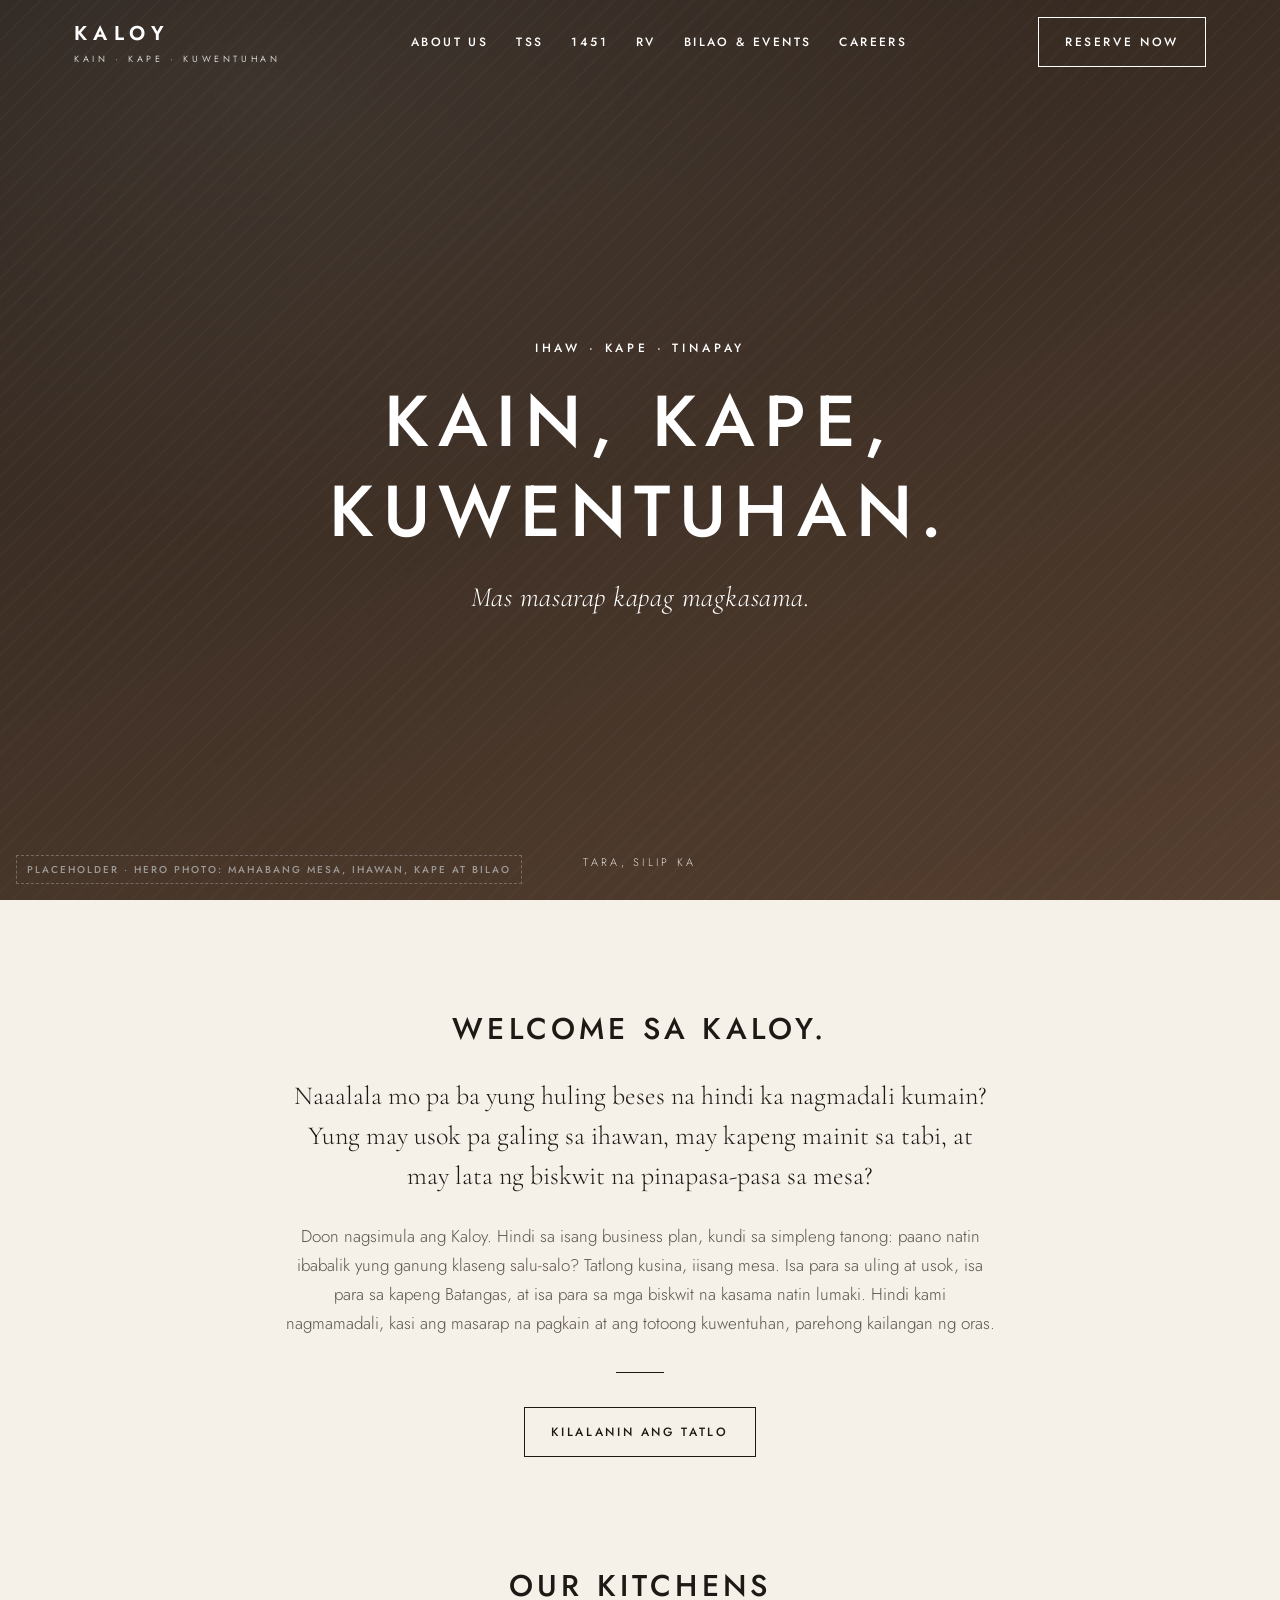
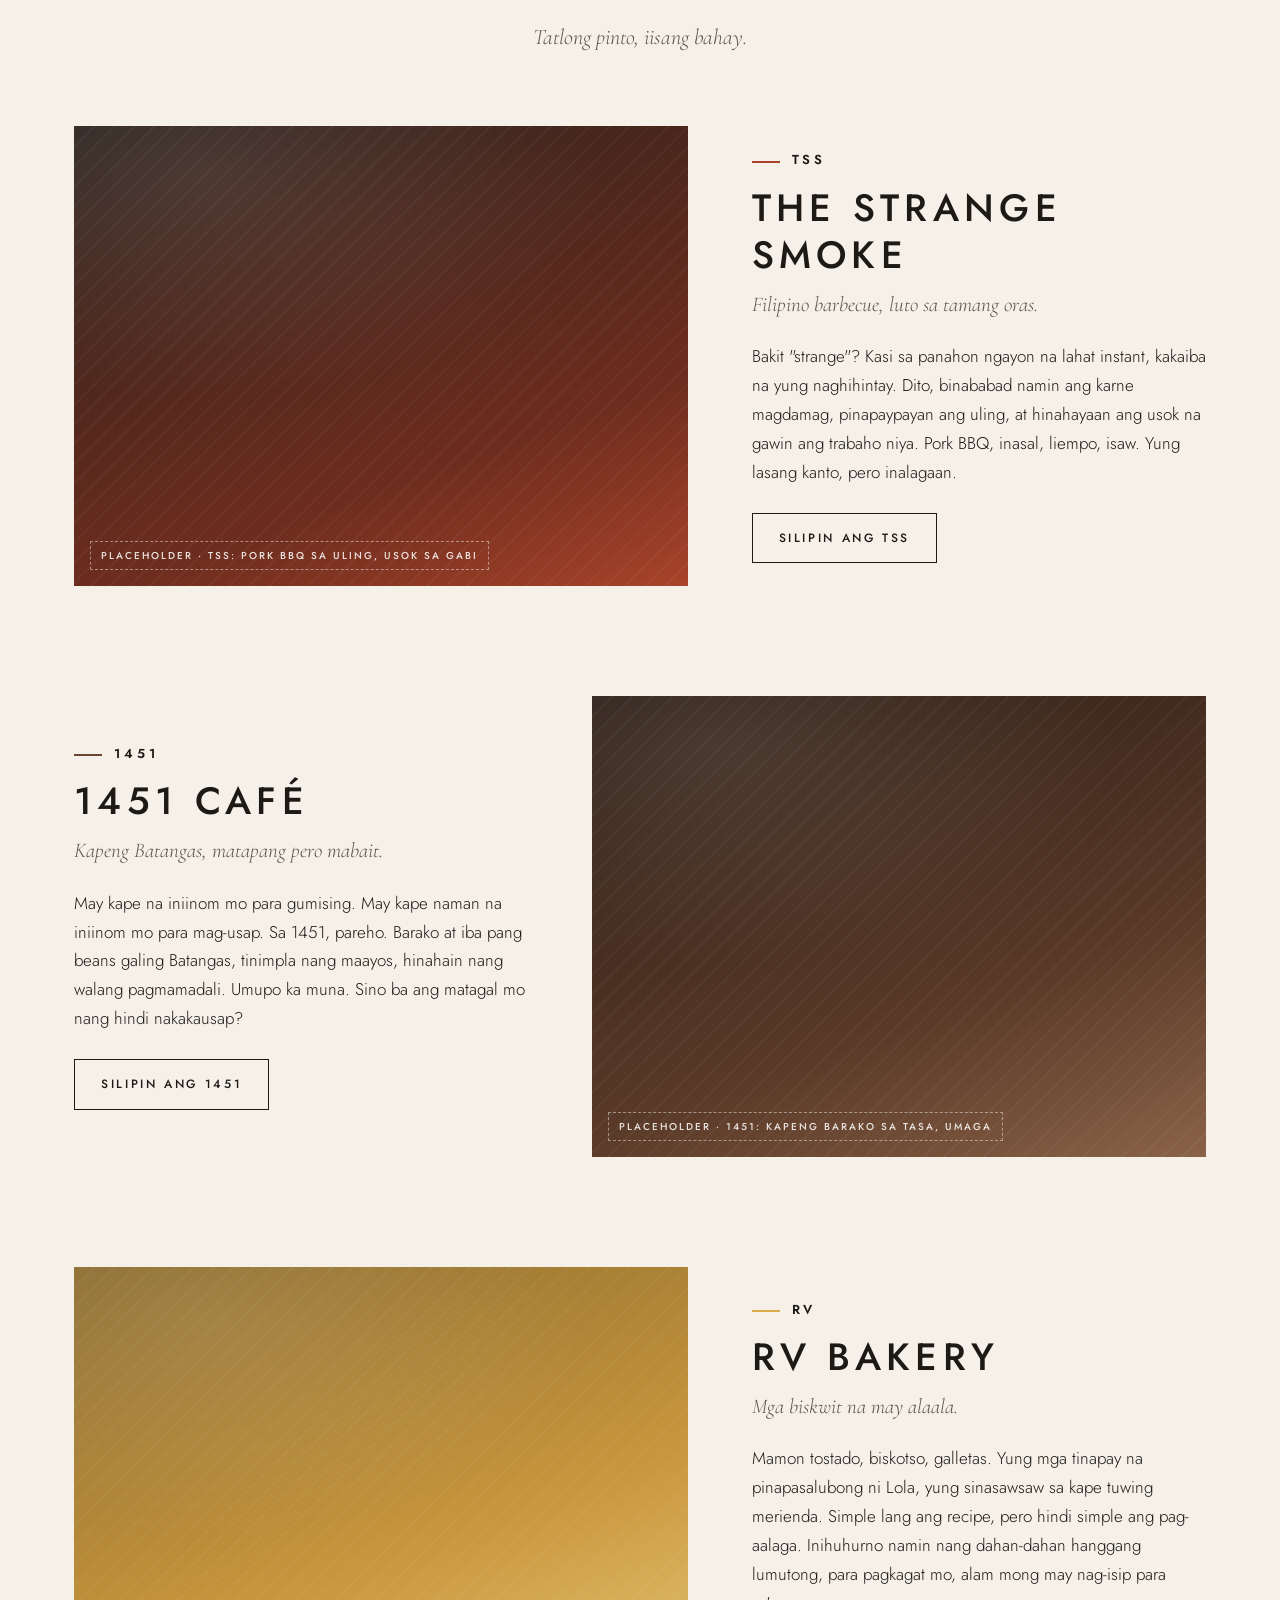
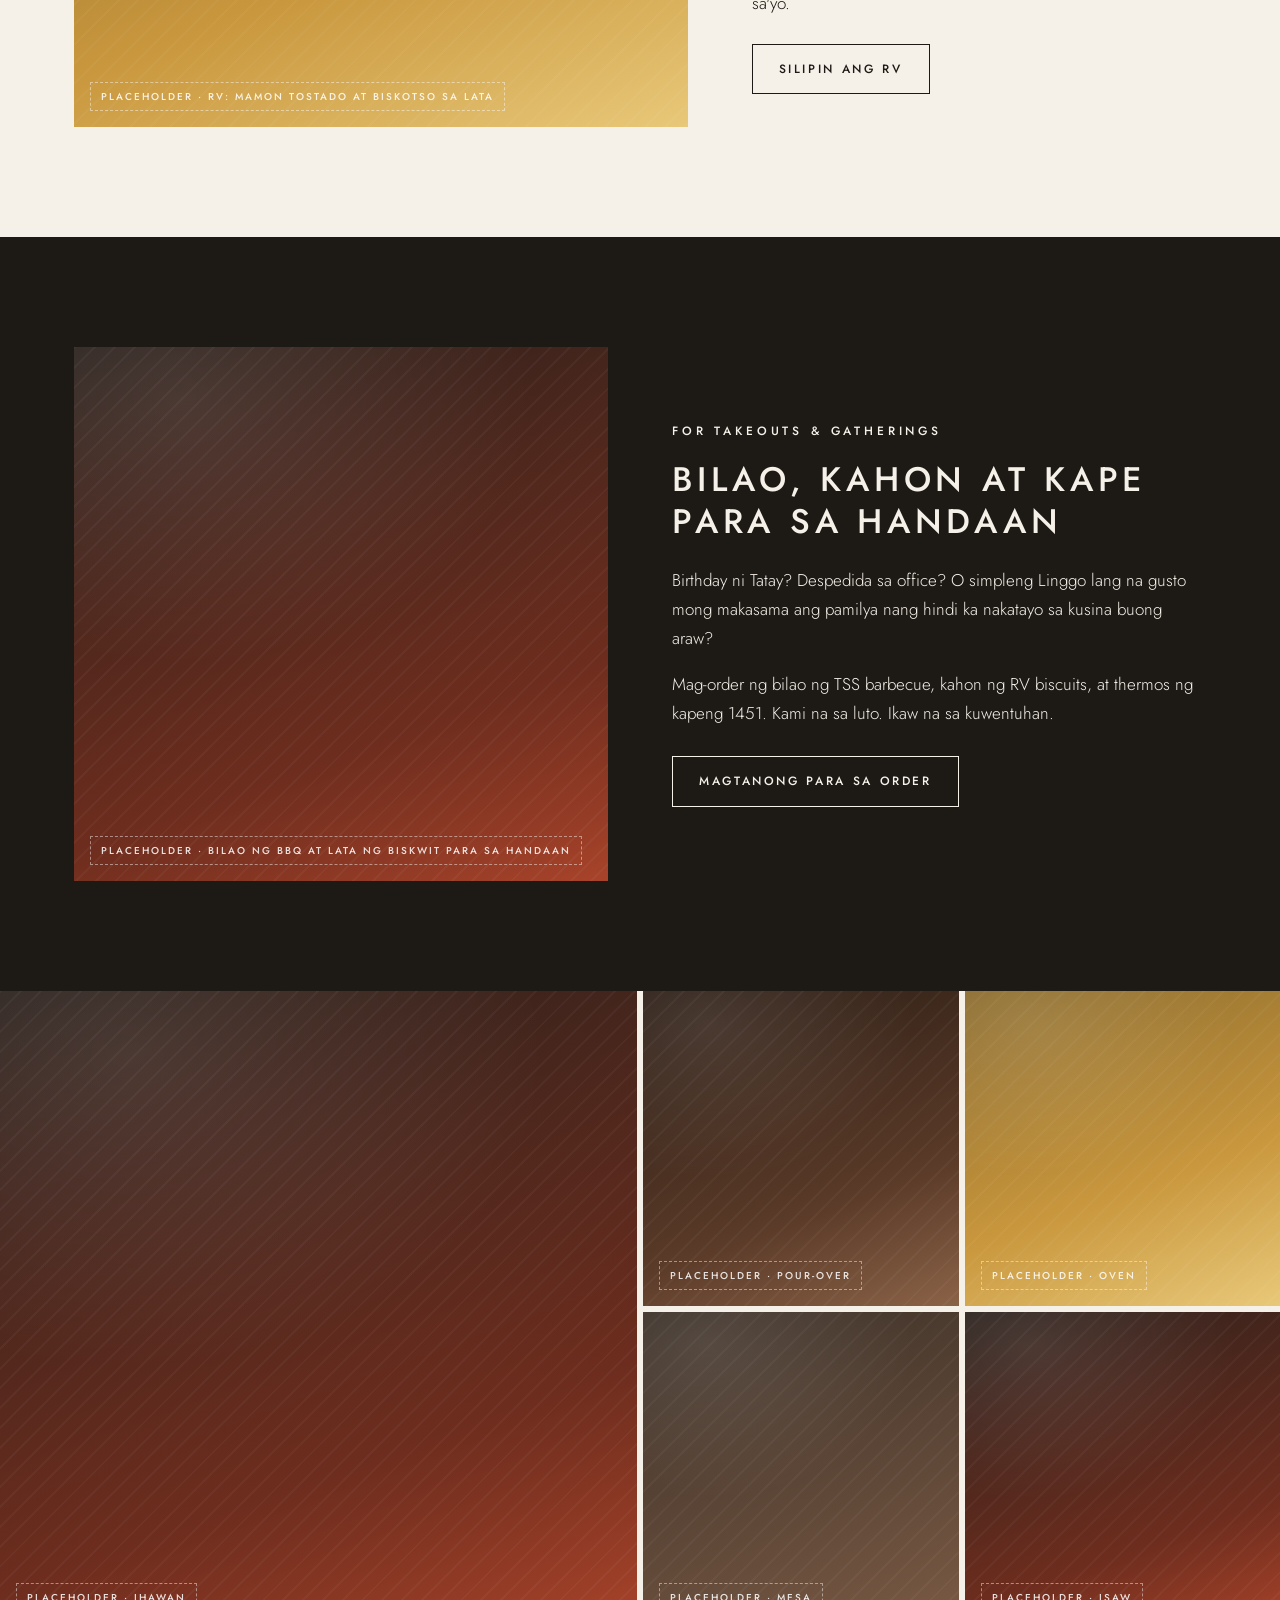
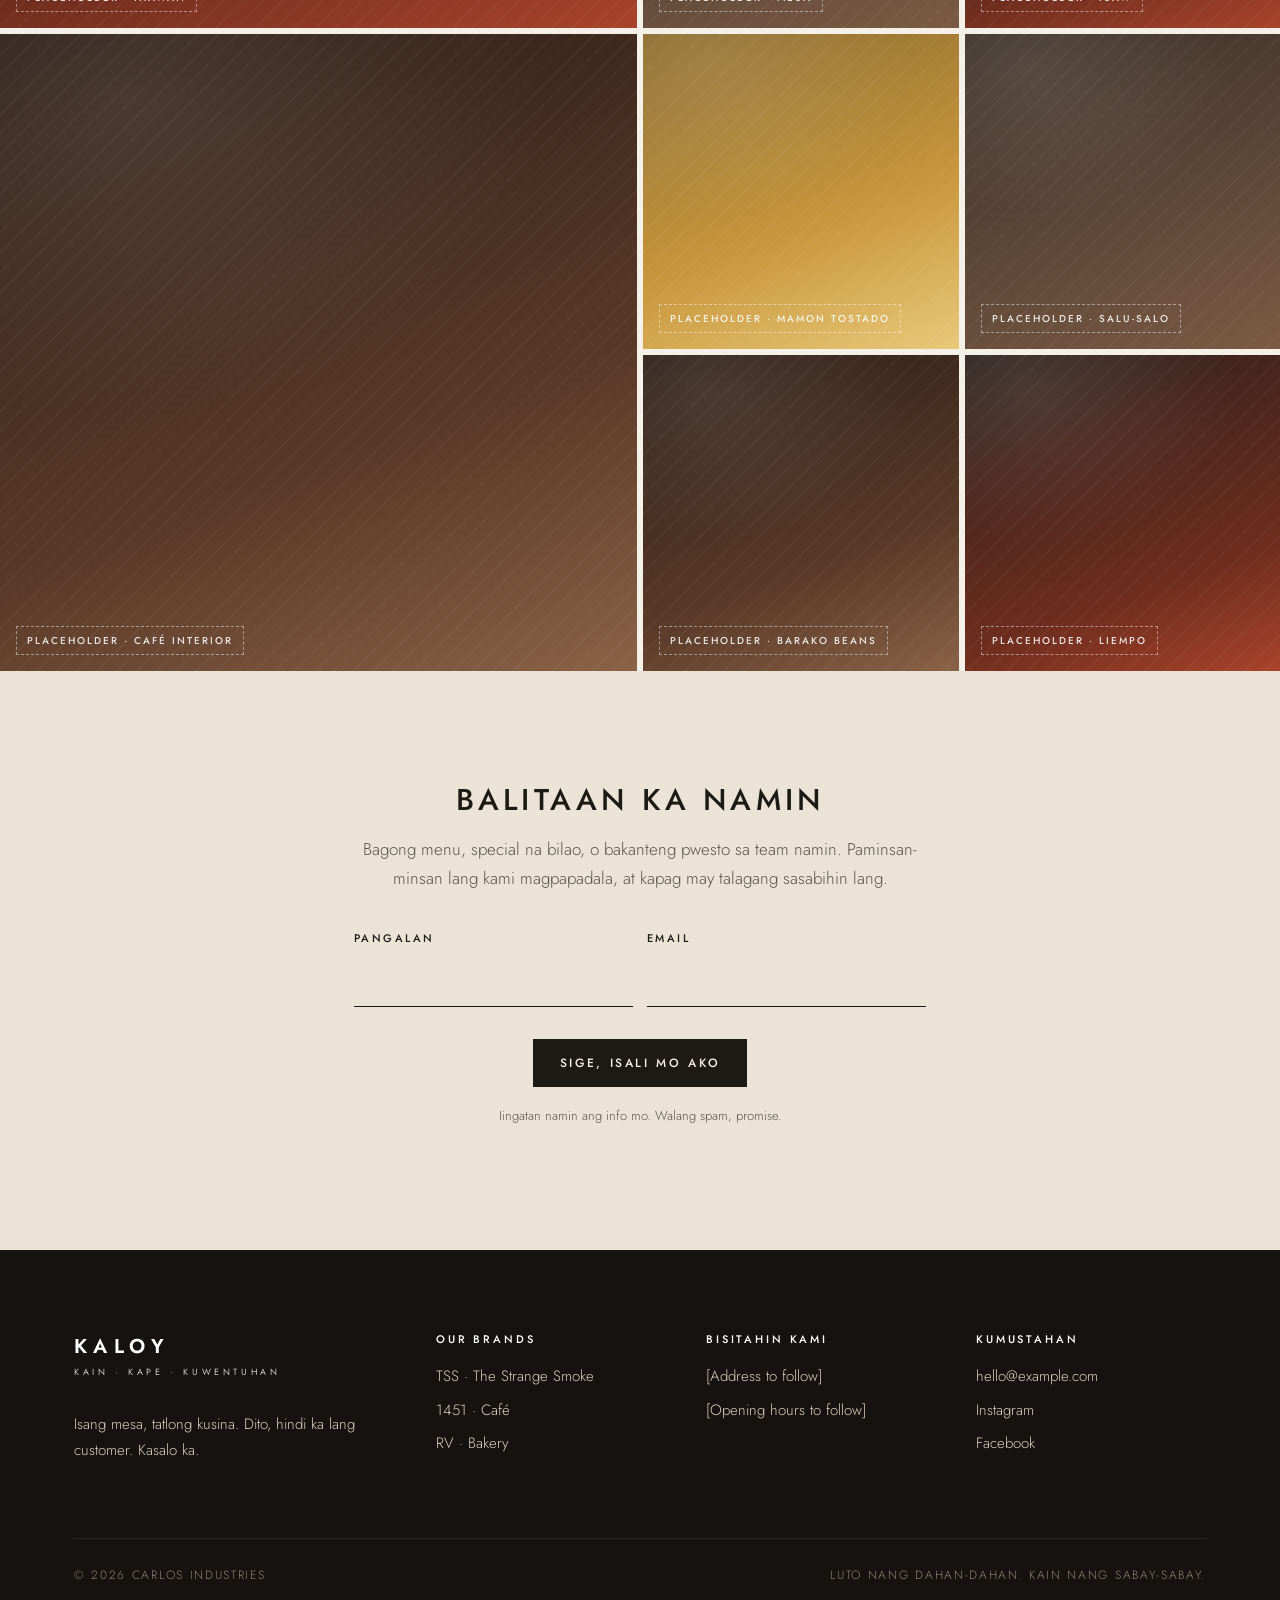
==== index.html @ e1bbfdad "Build Kaloy site: home plus TSS, 1451 and RV brand pages Static site with placeholder images, Taglis" ====
<!doctype html>
<html lang="fil">
<head>
<meta charset="utf-8">
<meta name="viewport" content="width=device-width, initial-scale=1">
<title>Kaloy · Kain, Kape, Kuwentuhan</title>
<meta name="description" content="Kaloy: The Strange Smoke (Filipino barbecue), 1451 (Batangas coffee) at RV (Filipino biscuits at mamon). Isang mesa, tatlong kusina.">
<link rel="stylesheet" href="/assets/styles.css">
</head>
<body>
<header class="site-header">
  <div class="wrap header-inner">
    <a class="logo" href="/">Kaloy<small>Kain · Kape · Kuwentuhan</small></a>
    <nav class="nav" aria-label="Main">
      <a href="/#about">About Us</a>
      <a href="/tss">TSS</a>
      <a href="/1451">1451</a>
      <a href="/rv">RV</a>
      <a href="/#bilao">Bilao &amp; Events</a>
      <a href="/#updates">Careers</a>
    </nav>
    <a class="btn header-cta" href="/#visit">Reserve Now</a>
    <button class="menu-toggle" data-menu aria-label="Open menu">Menu</button>
  </div>
</header>
<div class="mobile-menu" aria-label="Mobile menu">
  <button class="menu-toggle close" data-menu style="display:block">Isara</button>
  <a href="/">Home</a>
  <a href="/#about">About Us</a>
  <a href="/tss">TSS · The Strange Smoke</a>
  <a href="/1451">1451 · Café</a>
  <a href="/rv">RV · Bakery</a>
  <a href="/#bilao">Bilao &amp; Events</a>
  <a class="btn" href="/#visit">Reserve Now</a>
</div>

<section class="hero" style="padding:0">
  <div class="ph warm" data-label="Placeholder · Hero photo: mahabang mesa, ihawan, kape at bilao" role="img" aria-label="Placeholder · Hero photo: mahabang mesa, ihawan, kape at bilao"></div>
  <div class="hero-shade"></div>
  <div class="hero-content">
    <p class="eyebrow">Ihaw · Kape · Tinapay</p>
    <h1>Kain, Kape, Kuwentuhan.</h1>
    <p class="sub">Mas masarap kapag magkasama.</p>
  </div>
  <a class="scroll-cue" href="#about">Tara, silip ka</a>
</section>

<section class="intro" id="about">
  <div class="wrap reveal">
    <h2>Welcome sa Kaloy.</h2>
    <p class="lead">Naaalala mo pa ba yung huling beses na hindi ka nagmadali kumain? Yung may usok pa galing sa ihawan, may kapeng mainit sa tabi, at may lata ng biskwit na pinapasa-pasa sa mesa?</p>
    <p class="muted">Doon nagsimula ang Kaloy. Hindi sa isang business plan, kundi sa simpleng tanong: paano natin ibabalik yung ganung klaseng salu-salo? Tatlong kusina, iisang mesa. Isa para sa uling at usok, isa para sa kapeng Batangas, at isa para sa mga biskwit na kasama natin lumaki. Hindi kami nagmamadali, kasi ang masarap na pagkain at ang totoong kuwentuhan, parehong kailangan ng oras.</p>
    <hr class="rule">
    <a class="btn" href="#brands">Kilalanin ang tatlo</a>
  </div>
</section>

<section id="brands" style="padding-top:0">
  <div class="wrap">
    <h2 class="section-title reveal">Our Kitchens</h2>
    <p class="section-kicker reveal">Tatlong pinto, iisang bahay.</p>

    <article class="brand-row reveal">
      <div class="brand-media"><div class="ph tss" data-label="Placeholder · TSS: pork BBQ sa uling, usok sa gabi" role="img" aria-label="Placeholder · TSS: pork BBQ sa uling, usok sa gabi"></div></div>
      <div>
        <div class="brand-mark"><span style="background:var(--tss)"></span>TSS</div>
        <h3>The Strange Smoke</h3>
        <p class="tag">Filipino barbecue, luto sa tamang oras.</p>
        <p>Bakit "strange"? Kasi sa panahon ngayon na lahat instant, kakaiba na yung naghihintay. Dito, binababad namin ang karne magdamag, pinapaypayan ang uling, at hinahayaan ang usok na gawin ang trabaho niya. Pork BBQ, inasal, liempo, isaw. Yung lasang kanto, pero inalagaan.</p>
        <a class="btn" href="/tss">Silipin ang TSS</a>
      </div>
    </article>

    <article class="brand-row flip reveal">
      <div class="brand-media"><div class="ph cafe" data-label="Placeholder · 1451: kapeng barako sa tasa, umaga" role="img" aria-label="Placeholder · 1451: kapeng barako sa tasa, umaga"></div></div>
      <div>
        <div class="brand-mark"><span style="background:var(--cafe)"></span>1451</div>
        <h3>1451 Café</h3>
        <p class="tag">Kapeng Batangas, matapang pero mabait.</p>
        <p>May kape na iniinom mo para gumising. May kape naman na iniinom mo para mag-usap. Sa 1451, pareho. Barako at iba pang beans galing Batangas, tinimpla nang maayos, hinahain nang walang pagmamadali. Umupo ka muna. Sino ba ang matagal mo nang hindi nakakausap?</p>
        <a class="btn" href="/1451">Silipin ang 1451</a>
      </div>
    </article>

    <article class="brand-row reveal">
      <div class="brand-media"><div class="ph rv" data-label="Placeholder · RV: mamon tostado at biskotso sa lata" role="img" aria-label="Placeholder · RV: mamon tostado at biskotso sa lata"></div></div>
      <div>
        <div class="brand-mark"><span style="background:var(--rv)"></span>RV</div>
        <h3>RV Bakery</h3>
        <p class="tag">Mga biskwit na may alaala.</p>
        <p>Mamon tostado, biskotso, galletas. Yung mga tinapay na pinapasalubong ni Lola, yung sinasawsaw sa kape tuwing merienda. Simple lang ang recipe, pero hindi simple ang pag-aalaga. Inihuhurno namin nang dahan-dahan hanggang lumutong, para pagkagat mo, alam mong may nag-isip para sa'yo.</p>
        <a class="btn" href="/rv">Silipin ang RV</a>
      </div>
    </article>
  </div>
</section>

<section class="band" id="bilao">
  <div class="wrap band-grid">
    <div class="reveal"><div class="ph tss" data-label="Placeholder · Bilao ng BBQ at lata ng biskwit para sa handaan" role="img" aria-label="Placeholder · Bilao ng BBQ at lata ng biskwit para sa handaan"></div></div>
    <div class="reveal">
      <p class="eyebrow">For Takeouts &amp; Gatherings</p>
      <h2 style="font-size:clamp(24px,3vw,34px);margin-bottom:22px">Bilao, Kahon at Kape para sa Handaan</h2>
      <p>Birthday ni Tatay? Despedida sa office? O simpleng Linggo lang na gusto mong makasama ang pamilya nang hindi ka nakatayo sa kusina buong araw?</p>
      <p>Mag-order ng bilao ng TSS barbecue, kahon ng RV biscuits, at thermos ng kapeng 1451. Kami na sa luto. Ikaw na sa kuwentuhan.</p>
      <a class="btn" href="#visit" style="margin-top:12px">Magtanong para sa Order</a>
    </div>
  </div>
</section>

<section class="gallery" aria-label="Gallery">
  <div class="gallery-grid">
    <div class="ph tss" data-label="Placeholder · Ihawan" role="img" aria-label="Placeholder · Ihawan"></div>
    <div class="ph cafe" data-label="Placeholder · Pour-over" role="img" aria-label="Placeholder · Pour-over"></div>
    <div class="ph rv" data-label="Placeholder · Oven" role="img" aria-label="Placeholder · Oven"></div>
    <div class="ph warm" data-label="Placeholder · Mesa" role="img" aria-label="Placeholder · Mesa"></div>
    <div class="ph tss" data-label="Placeholder · Isaw" role="img" aria-label="Placeholder · Isaw"></div>
    <div class="ph cafe" data-label="Placeholder · Café interior" role="img" aria-label="Placeholder · Café interior"></div>
    <div class="ph rv" data-label="Placeholder · Mamon tostado" role="img" aria-label="Placeholder · Mamon tostado"></div>
    <div class="ph warm" data-label="Placeholder · Salu-salo" role="img" aria-label="Placeholder · Salu-salo"></div>
    <div class="ph cafe" data-label="Placeholder · Barako beans" role="img" aria-label="Placeholder · Barako beans"></div>
    <div class="ph tss" data-label="Placeholder · Liempo" role="img" aria-label="Placeholder · Liempo"></div>
  </div>
</section>

<section class="newsletter" id="updates">
  <div class="wrap reveal">
    <h2 class="section-title">Balitaan Ka Namin</h2>
    <p class="muted">Bagong menu, special na bilao, o bakanteng pwesto sa team namin. Paminsan-minsan lang kami magpapadala, at kapag may talagang sasabihin lang.</p>
    <form class="form">
      <div><label for="n">Pangalan</label><input id="n" name="name" required autocomplete="name"></div>
      <div><label for="e">Email</label><input id="e" name="email" type="email" required autocomplete="email"></div>
      <div class="full"><button class="btn btn-solid" type="submit">Sige, Isali Mo Ako</button>
        <p class="form-note">Iingatan namin ang info mo. Walang spam, promise.</p></div>
    </form>
    <p class="form-thanks">Salamat! Kita-kits sa mesa.</p>
  </div>
</section>
<footer class="site-footer" id="visit">
  <div class="wrap">
    <div class="footer-grid">
      <div>
        <a class="logo" href="/">Kaloy<small>Kain · Kape · Kuwentuhan</small></a>
        <p>Isang mesa, tatlong kusina. Dito, hindi ka lang customer. Kasalo ka.</p>
      </div>
      <div>
        <h4>Our Brands</h4>
        <ul>
          <li><a href="/tss">TSS · The Strange Smoke</a></li>
          <li><a href="/1451">1451 · Café</a></li>
          <li><a href="/rv">RV · Bakery</a></li>
        </ul>
      </div>
      <div>
        <h4>Bisitahin Kami</h4>
        <ul>
          <li>[Address to follow]</li>
          <li>[Opening hours to follow]</li>
        </ul>
      </div>
      <div>
        <h4>Kumustahan</h4>
        <ul>
          <li><a href="mailto:hello@example.com">hello@example.com</a></li>
          <li><a href="#">Instagram</a></li>
          <li><a href="#">Facebook</a></li>
        </ul>
      </div>
    </div>
    <div class="footer-base">
      <span>© <span id="year">2026</span> Carlos Industries</span>
      <span>Luto nang dahan-dahan. Kain nang sabay-sabay.</span>
    </div>
  </div>
</footer>
<script src="/assets/main.js"></script>
</body>
</html>
---- assets/styles.css ----
/* Kaloy — layout and tone modelled on 11co.one: quiet header, full-bleed
   imagery, wide-tracked uppercase headings, generous white space. */
@import url("https://fonts.googleapis.com/css2?family=Jost:wght@300;400;500;600&family=Cormorant+Garamond:ital,wght@0,400;0,500;1,400&display=swap");

:root {
  --paper: #f5f0e8;
  --paper-2: #ebe3d6;
  --ink: #1d1a16;
  --ink-soft: #5b544b;
  --line: #d8cebf;
  --tss: #a8432a;      /* ember */
  --cafe: #6a4632;     /* barako brown */
  --rv: #d9ae4a;       /* toasted butter */
  --sans: "Jost", "Helvetica Neue", Arial, sans-serif;
  --serif: "Cormorant Garamond", Georgia, serif;
  --wrap: 1180px;
}

* { box-sizing: border-box; }
html { scroll-behavior: smooth; }
body {
  margin: 0;
  background: var(--paper);
  color: var(--ink);
  font-family: var(--sans);
  font-weight: 300;
  font-size: 17px;
  line-height: 1.7;
  -webkit-font-smoothing: antialiased;
}
img { max-width: 100%; display: block; }
a { color: inherit; }

.wrap { max-width: var(--wrap); margin: 0 auto; padding: 0 24px; }

/* ---------- Header ---------- */
.site-header {
  position: fixed; inset: 0 0 auto 0; z-index: 50;
  transition: background .35s ease, color .35s ease, box-shadow .35s ease;
  color: #fff;
}
.site-header.solid, .site-header.always-solid {
  background: var(--paper); color: var(--ink);
  box-shadow: 0 1px 0 var(--line);
}
.header-inner {
  display: flex; align-items: center; justify-content: space-between;
  gap: 24px; height: 84px;
}
.logo {
  font-weight: 600; letter-spacing: .32em; text-decoration: none;
  font-size: 20px; text-transform: uppercase;
}
.logo small { display: block; font-size: 9px; letter-spacing: .4em; font-weight: 400; opacity: .8; }
.nav { display: flex; gap: 28px; align-items: center; }
.nav a {
  text-decoration: none; text-transform: uppercase; font-size: 12px;
  letter-spacing: .2em; font-weight: 500;
}
.nav a:hover { opacity: .65; }
.btn {
  display: inline-block; text-decoration: none; text-transform: uppercase;
  font-family: var(--sans); font-size: 12px; letter-spacing: .22em; font-weight: 500;
  padding: 14px 26px; border: 1px solid currentColor; background: transparent;
  color: inherit; cursor: pointer; transition: background .25s, color .25s;
}
.btn:hover { background: var(--ink); color: var(--paper); border-color: var(--ink); }
.site-header:not(.solid):not(.always-solid) .btn:hover { background: #fff; color: var(--ink); border-color: #fff; }
.btn-solid { background: var(--ink); color: var(--paper); border-color: var(--ink); }
.btn-solid:hover { background: transparent; color: var(--ink); }

.menu-toggle {
  display: none; background: none; border: 0; color: inherit; cursor: pointer;
  font: 500 12px var(--sans); letter-spacing: .22em; text-transform: uppercase; padding: 8px 0;
}
.mobile-menu {
  position: fixed; inset: 0; z-index: 60; background: var(--paper); color: var(--ink);
  display: none; flex-direction: column; justify-content: center; align-items: center; gap: 22px;
}
.mobile-menu.open { display: flex; }
.mobile-menu a { text-decoration: none; text-transform: uppercase; letter-spacing: .24em; font-size: 15px; font-weight: 500; }
.mobile-menu .close { position: absolute; top: 28px; right: 24px; }

@media (max-width: 900px) {
  .nav, .header-cta { display: none; }
  .menu-toggle { display: block; }
}

/* ---------- Placeholder imagery ---------- */
.ph {
  position: relative; overflow: hidden; background: #3a332c;
  display: flex; align-items: flex-end; justify-content: flex-start;
}
.ph::before {
  content: ""; position: absolute; inset: 0;
  background:
    radial-gradient(120% 90% at 20% 10%, rgba(255,255,255,.10), transparent 55%),
    repeating-linear-gradient(135deg, rgba(255,255,255,.035) 0 2px, transparent 2px 14px);
}
.ph::after {
  content: attr(data-label);
  position: relative; margin: 16px; padding: 6px 10px;
  font: 500 10px var(--sans); letter-spacing: .2em; text-transform: uppercase;
  color: rgba(255,255,255,.85); border: 1px dashed rgba(255,255,255,.45);
}
.ph.tss  { background: linear-gradient(160deg, #2a201b, #6e2d1e 70%, #a8432a); }
.ph.cafe { background: linear-gradient(160deg, #2b1d15, #5a3a28 65%, #8a6247); }
.ph.rv   { background: linear-gradient(160deg, #8a6a2c, #c9973d 60%, #e8c879); }
.ph.warm { background: linear-gradient(160deg, #3a2f27, #7a5a44); }

/* ---------- Hero ---------- */
.hero {
  position: relative; min-height: 100vh; color: #fff;
  display: flex; align-items: center; justify-content: center; text-align: center;
}
.hero .ph { position: absolute; inset: 0; }
.hero .ph::after { position: absolute; bottom: 0; left: 0; }
.hero-shade { position: absolute; inset: 0; background: rgba(15,12,10,.35); }
.hero-content { position: relative; padding: 140px 24px 80px; max-width: 900px; }
.eyebrow {
  text-transform: uppercase; letter-spacing: .32em; font-size: 12px; font-weight: 500;
  margin: 0 0 18px;
}
h1, h2, h3 { font-weight: 500; text-transform: uppercase; letter-spacing: .14em; line-height: 1.25; margin: 0; }
.hero h1 { font-size: clamp(34px, 6vw, 72px); letter-spacing: .12em; }
.hero .sub { font-family: var(--serif); font-style: italic; font-size: clamp(20px, 2.6vw, 28px); margin: 18px 0 0; letter-spacing: .02em; }
.scroll-cue {
  position: absolute; bottom: 28px; left: 50%; transform: translateX(-50%);
  font-size: 11px; letter-spacing: .3em; text-transform: uppercase; opacity: .85; text-decoration: none;
}

/* ---------- Sections ---------- */
section { padding: 110px 0; }
.intro { text-align: center; }
.intro .wrap { max-width: 760px; }
.intro h2 { font-size: clamp(22px, 2.8vw, 30px); margin-bottom: 28px; }
.lead { font-family: var(--serif); font-size: clamp(21px, 2.3vw, 26px); line-height: 1.55; color: var(--ink); }
.muted { color: var(--ink-soft); }
.section-title { text-align: center; font-size: clamp(22px, 2.6vw, 30px); margin-bottom: 14px; }
.section-kicker { text-align: center; font-family: var(--serif); font-style: italic; font-size: 22px; color: var(--ink-soft); margin: 0 0 70px; }
.rule { width: 48px; height: 1px; background: var(--ink); margin: 34px auto; border: 0; }

/* Brand rows: big banner image + text, alternating */
.brand-row {
  display: grid; grid-template-columns: 1.35fr 1fr; gap: 64px; align-items: center;
  margin-bottom: 110px;
}
.brand-row:last-child { margin-bottom: 0; }
.brand-row.flip { grid-template-columns: 1fr 1.35fr; }
.brand-row.flip .brand-media { order: 2; }
.brand-media .ph { aspect-ratio: 4 / 3; }
.brand-mark { font-size: 13px; letter-spacing: .3em; text-transform: uppercase; font-weight: 600; margin-bottom: 12px; }
.brand-mark span { display: inline-block; width: 28px; height: 2px; vertical-align: middle; margin-right: 12px; }
.brand-row h3 { font-size: clamp(26px, 3vw, 38px); margin-bottom: 8px; }
.brand-row .tag { font-family: var(--serif); font-style: italic; font-size: 21px; color: var(--ink-soft); margin: 0 0 20px; }
.brand-row p { margin: 0 0 26px; }
@media (max-width: 900px) {
  .brand-row, .brand-row.flip { grid-template-columns: 1fr; gap: 28px; margin-bottom: 80px; }
  .brand-row.flip .brand-media { order: 0; }
  section { padding: 80px 0; }
}

/* Takeout band */
.band { background: var(--ink); color: var(--paper); }
.band .section-kicker { color: #bdb3a5; }
.band-grid { display: grid; grid-template-columns: 1fr 1fr; gap: 64px; align-items: center; }
.band-grid .ph { aspect-ratio: 1 / 1; }
.band .btn:hover { background: var(--paper); color: var(--ink); border-color: var(--paper); }
@media (max-width: 900px) { .band-grid { grid-template-columns: 1fr; gap: 32px; } }

/* Gallery */
.gallery { padding: 0; }
.gallery-grid { display: grid; grid-template-columns: repeat(4, 1fr); gap: 6px; }
.gallery-grid .ph { aspect-ratio: 1 / 1; }
.gallery-grid .ph:nth-child(1), .gallery-grid .ph:nth-child(6) { grid-column: span 2; grid-row: span 2; aspect-ratio: auto; }
@media (max-width: 700px) { .gallery-grid { grid-template-columns: repeat(2, 1fr); } }

/* Newsletter */
.newsletter { text-align: center; background: var(--paper-2); }
.newsletter .wrap { max-width: 620px; }
.form { display: grid; grid-template-columns: 1fr 1fr; gap: 14px; margin-top: 36px; text-align: left; }
.form label { font-size: 11px; letter-spacing: .22em; text-transform: uppercase; font-weight: 500; display: block; margin-bottom: 6px; }
.form input {
  width: 100%; padding: 14px 0; border: 0; border-bottom: 1px solid var(--ink); background: transparent;
  font: 300 17px var(--sans); color: var(--ink); border-radius: 0;
}
.form input:focus { outline: none; border-bottom-width: 2px; }
.form .full { grid-column: 1 / -1; text-align: center; margin-top: 18px; }
.form-note { font-size: 13px; color: var(--ink-soft); margin-top: 18px; }
.form-thanks { display: none; font-family: var(--serif); font-size: 24px; margin-top: 30px; }
.form.sent { display: none; }
.form.sent + .form-thanks { display: block; }
@media (max-width: 600px) { .form { grid-template-columns: 1fr; } }

/* Footer */
.site-footer { background: #15120f; color: #d9d0c3; padding: 80px 0 40px; font-size: 15px; }
.footer-grid { display: grid; grid-template-columns: 1.4fr 1fr 1fr 1fr; gap: 40px; }
.site-footer .logo { color: #fff; display: inline-block; margin-bottom: 18px; }
.site-footer h4 { font-size: 11px; letter-spacing: .26em; text-transform: uppercase; font-weight: 500; color: #fff; margin: 0 0 16px; }
.site-footer ul { list-style: none; margin: 0; padding: 0; }
.site-footer li { margin-bottom: 8px; }
.site-footer a { text-decoration: none; }
.site-footer a:hover { color: #fff; }
.footer-base { border-top: 1px solid #2e2924; margin-top: 60px; padding-top: 26px; font-size: 12px; letter-spacing: .14em; text-transform: uppercase; color: #8d8478; display: flex; justify-content: space-between; gap: 16px; flex-wrap: wrap; }
@media (max-width: 900px) { .footer-grid { grid-template-columns: 1fr 1fr; } }
@media (max-width: 560px) { .footer-grid { grid-template-columns: 1fr; } }

/* ---------- Brand pages ---------- */
.brand-hero { min-height: 82vh; }
.brand-hero .badge { display: inline-block; padding: 6px 14px; border: 1px solid rgba(255,255,255,.7); font-size: 11px; letter-spacing: .3em; text-transform: uppercase; margin-bottom: 24px; }
.story { display: grid; grid-template-columns: 1fr 1fr; gap: 72px; align-items: start; }
.story h2 { font-size: clamp(22px, 2.6vw, 30px); margin-bottom: 24px; }
.story .ph { aspect-ratio: 3 / 4; }
@media (max-width: 900px) { .story { grid-template-columns: 1fr; gap: 36px; } }

.menu-list { display: grid; grid-template-columns: repeat(3, 1fr); gap: 40px 36px; }
.menu-item .ph { aspect-ratio: 1 / 1; margin-bottom: 18px; }
.menu-item h3 { font-size: 15px; letter-spacing: .2em; margin-bottom: 6px; }
.menu-item p { margin: 0; color: var(--ink-soft); font-size: 16px; }
@media (max-width: 900px) { .menu-list { grid-template-columns: 1fr 1fr; } }
@media (max-width: 560px) { .menu-list { grid-template-columns: 1fr; } }

.pillars { display: grid; grid-template-columns: repeat(3, 1fr); gap: 48px; text-align: center; }
.pillars .num { font-family: var(--serif); font-size: 44px; line-height: 1; margin-bottom: 14px; }
.pillars h3 { font-size: 14px; letter-spacing: .24em; margin-bottom: 10px; }
.pillars p { margin: 0; color: var(--ink-soft); }
@media (max-width: 800px) { .pillars { grid-template-columns: 1fr; gap: 36px; } }

.visit { text-align: center; }
.visit .wrap { max-width: 700px; }
.visit-grid { display: grid; grid-template-columns: 1fr 1fr; gap: 30px; margin: 40px 0; }
.visit-grid h4 { font-size: 11px; letter-spacing: .26em; text-transform: uppercase; font-weight: 500; margin: 0 0 8px; }
.visit-grid p { margin: 0; color: var(--ink-soft); }
@media (max-width: 560px) { .visit-grid { grid-template-columns: 1fr; } }

.next-brands { display: grid; grid-template-columns: 1fr 1fr; gap: 6px; padding: 0; }
.next-brands a { position: relative; display: block; text-decoration: none; color: #fff; }
.next-brands .ph { aspect-ratio: 16 / 9; }
.next-brands .ph::after { display: none; }
.next-brands .label { position: absolute; inset: 0; display: flex; flex-direction: column; align-items: center; justify-content: center; text-align: center; background: rgba(0,0,0,.25); transition: background .3s; }
.next-brands a:hover .label { background: rgba(0,0,0,.45); }
.next-brands .label span { font-size: 11px; letter-spacing: .3em; text-transform: uppercase; }
.next-brands .label strong { font-size: clamp(20px, 2.4vw, 30px); letter-spacing: .18em; text-transform: uppercase; font-weight: 500; margin-top: 8px; }
@media (max-width: 700px) { .next-brands { grid-template-columns: 1fr; } }

/* Gentle reveal on scroll */
.reveal { opacity: 0; transform: translateY(24px); transition: opacity .9s ease, transform .9s ease; }
.reveal.in { opacity: 1; transform: none; }
@media (prefers-reduced-motion: reduce) {
  .reveal { opacity: 1; transform: none; transition: none; }
  html { scroll-behavior: auto; }
}
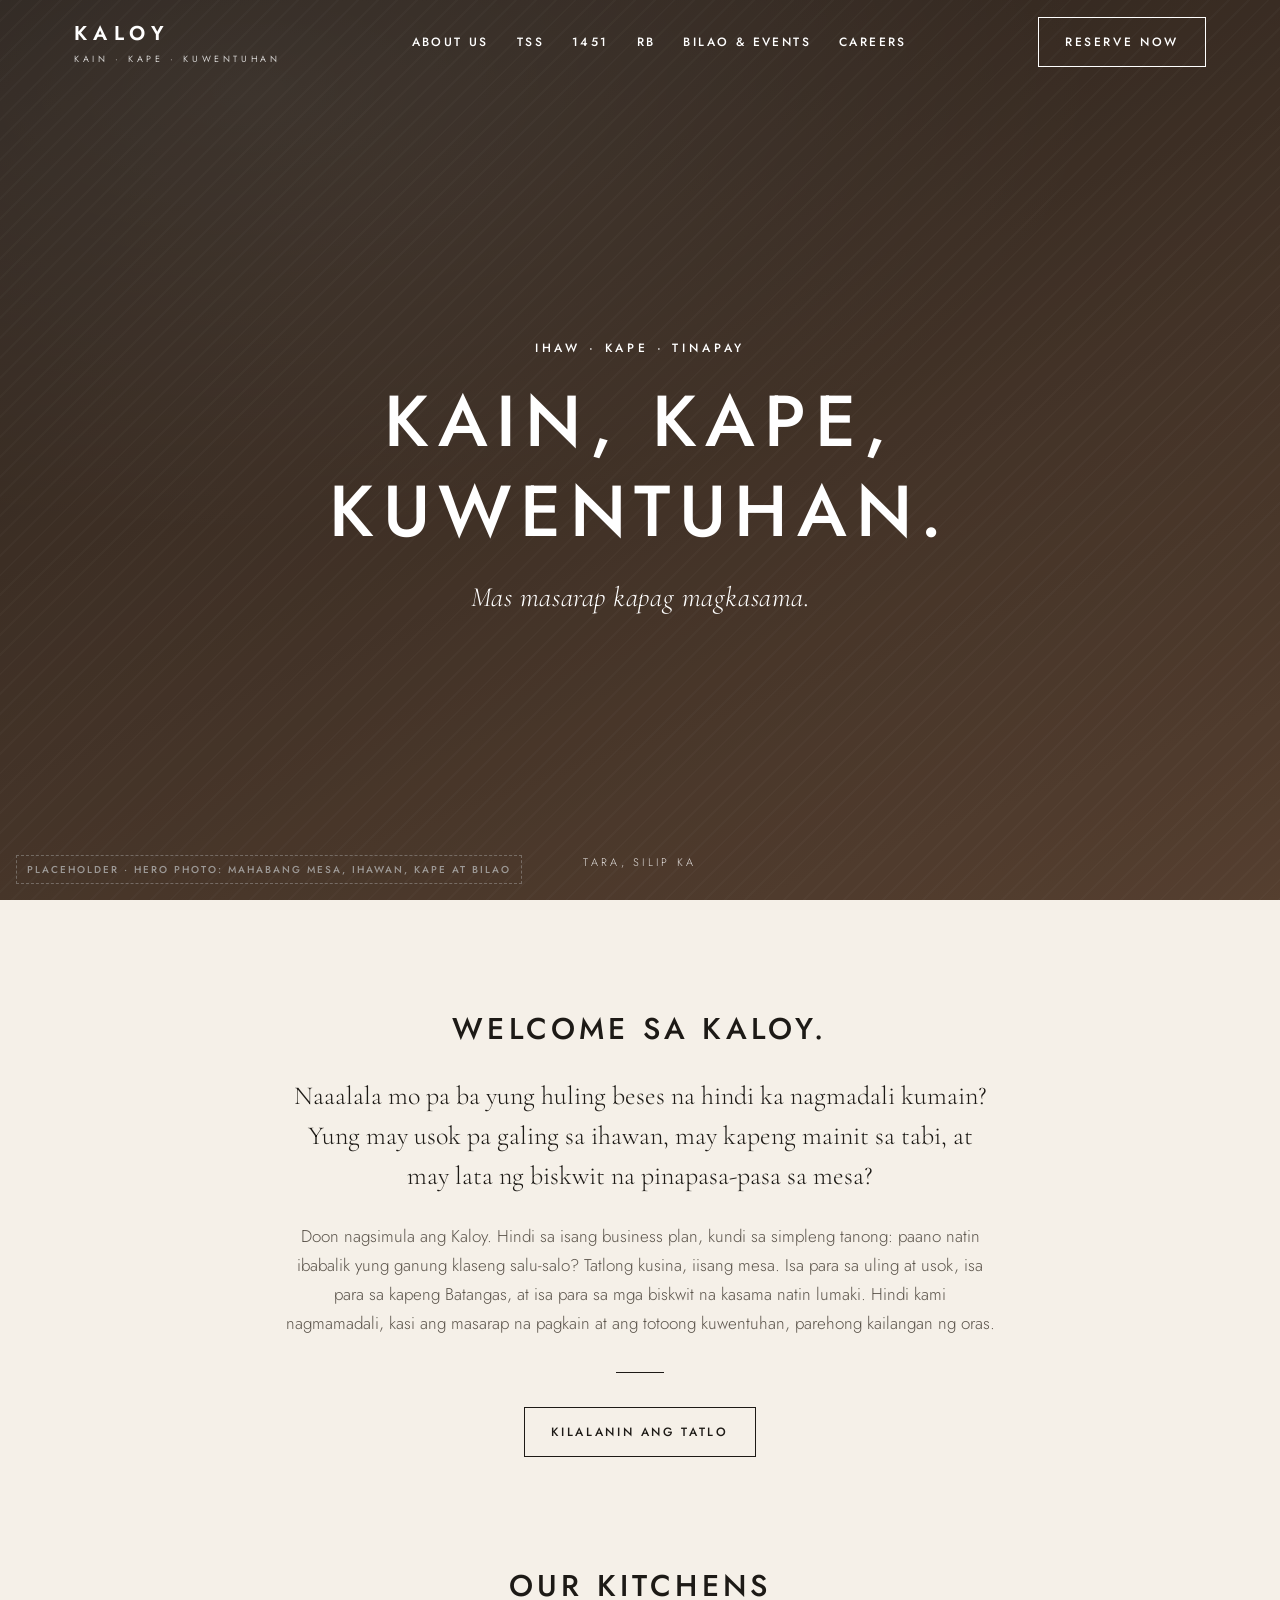
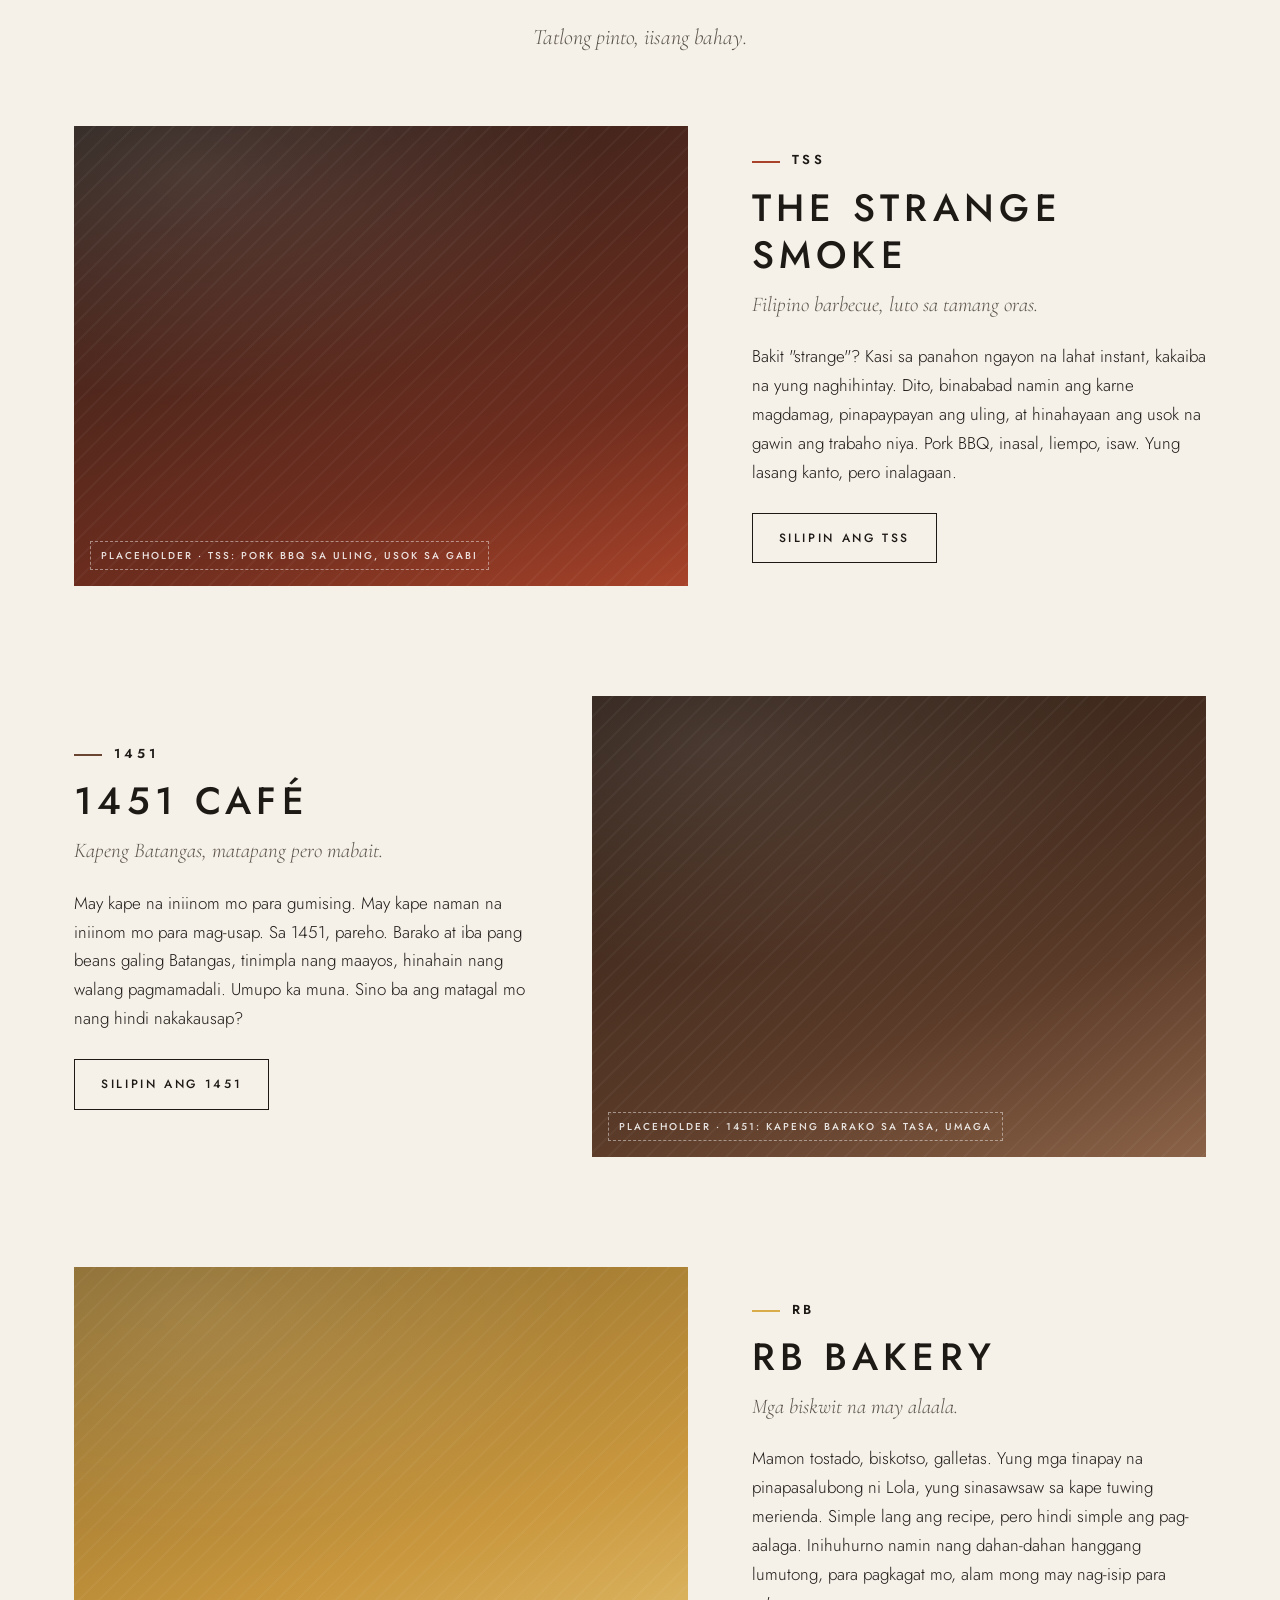
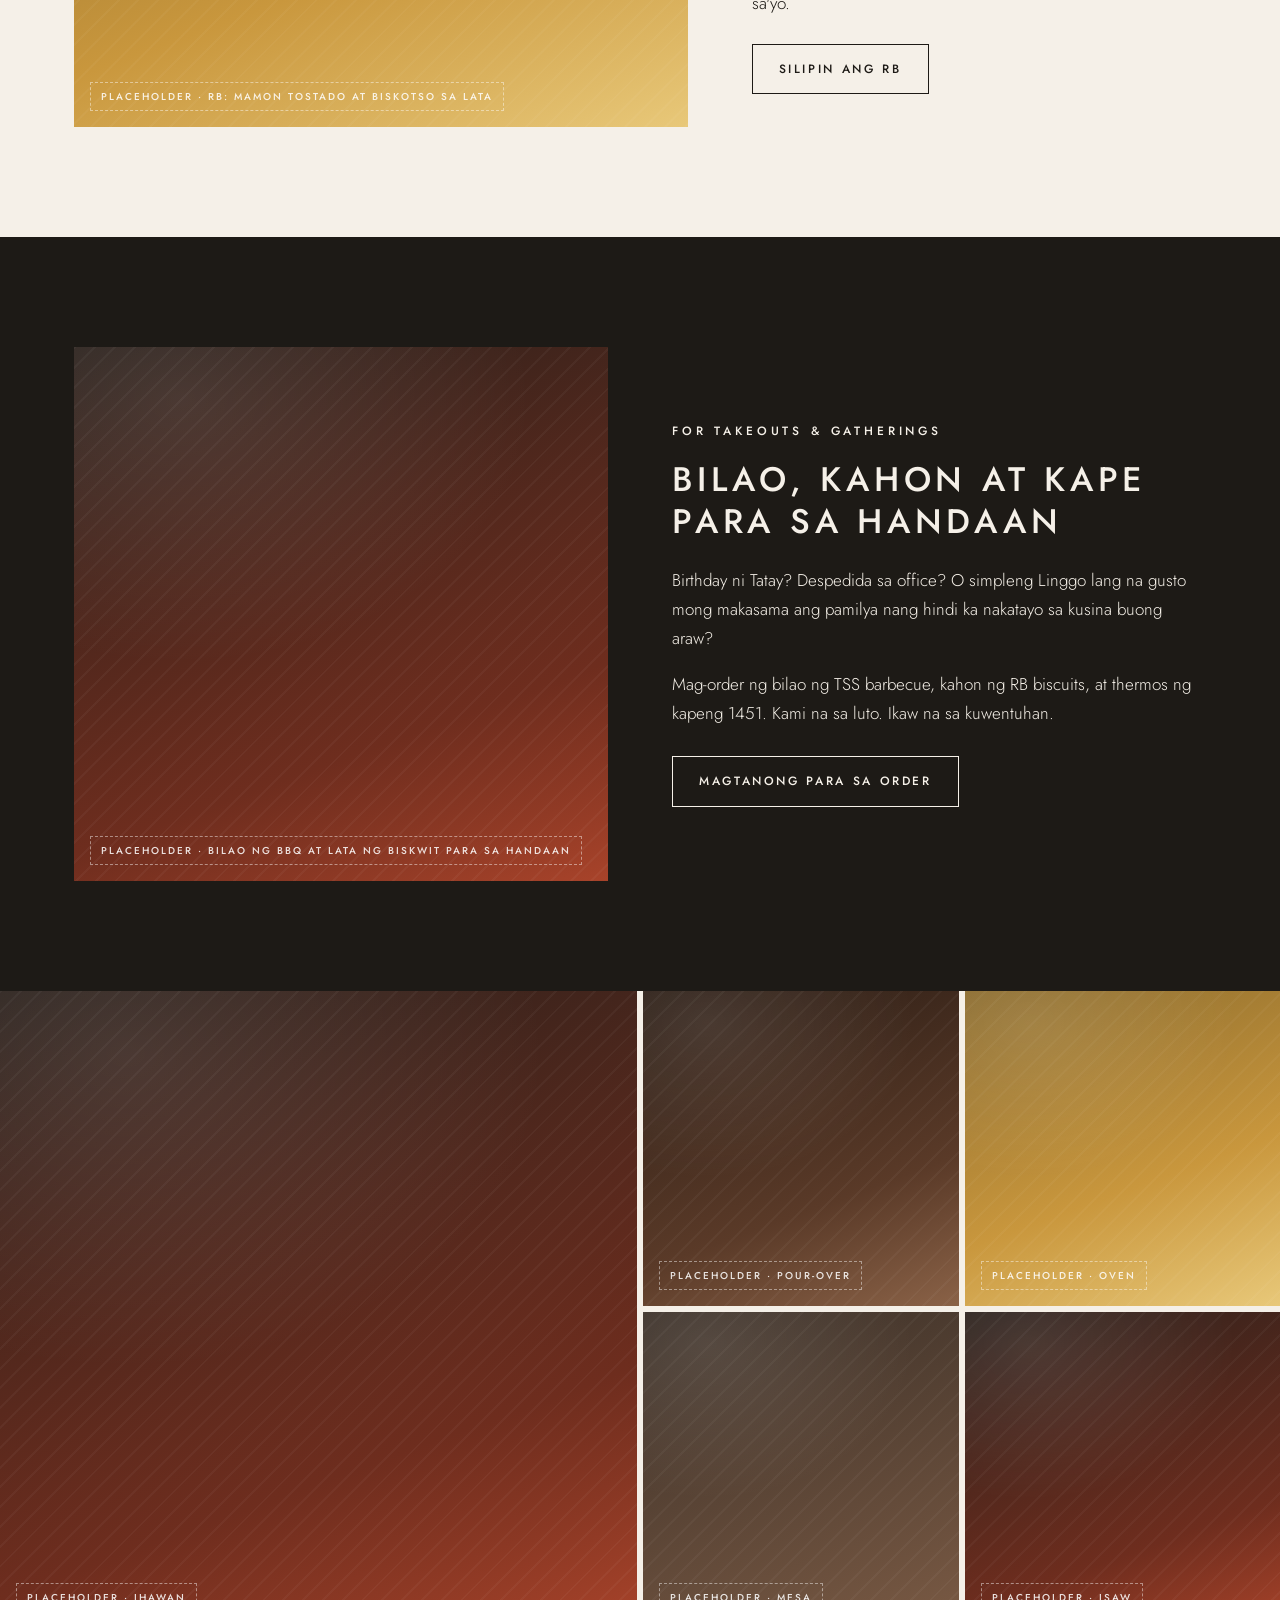
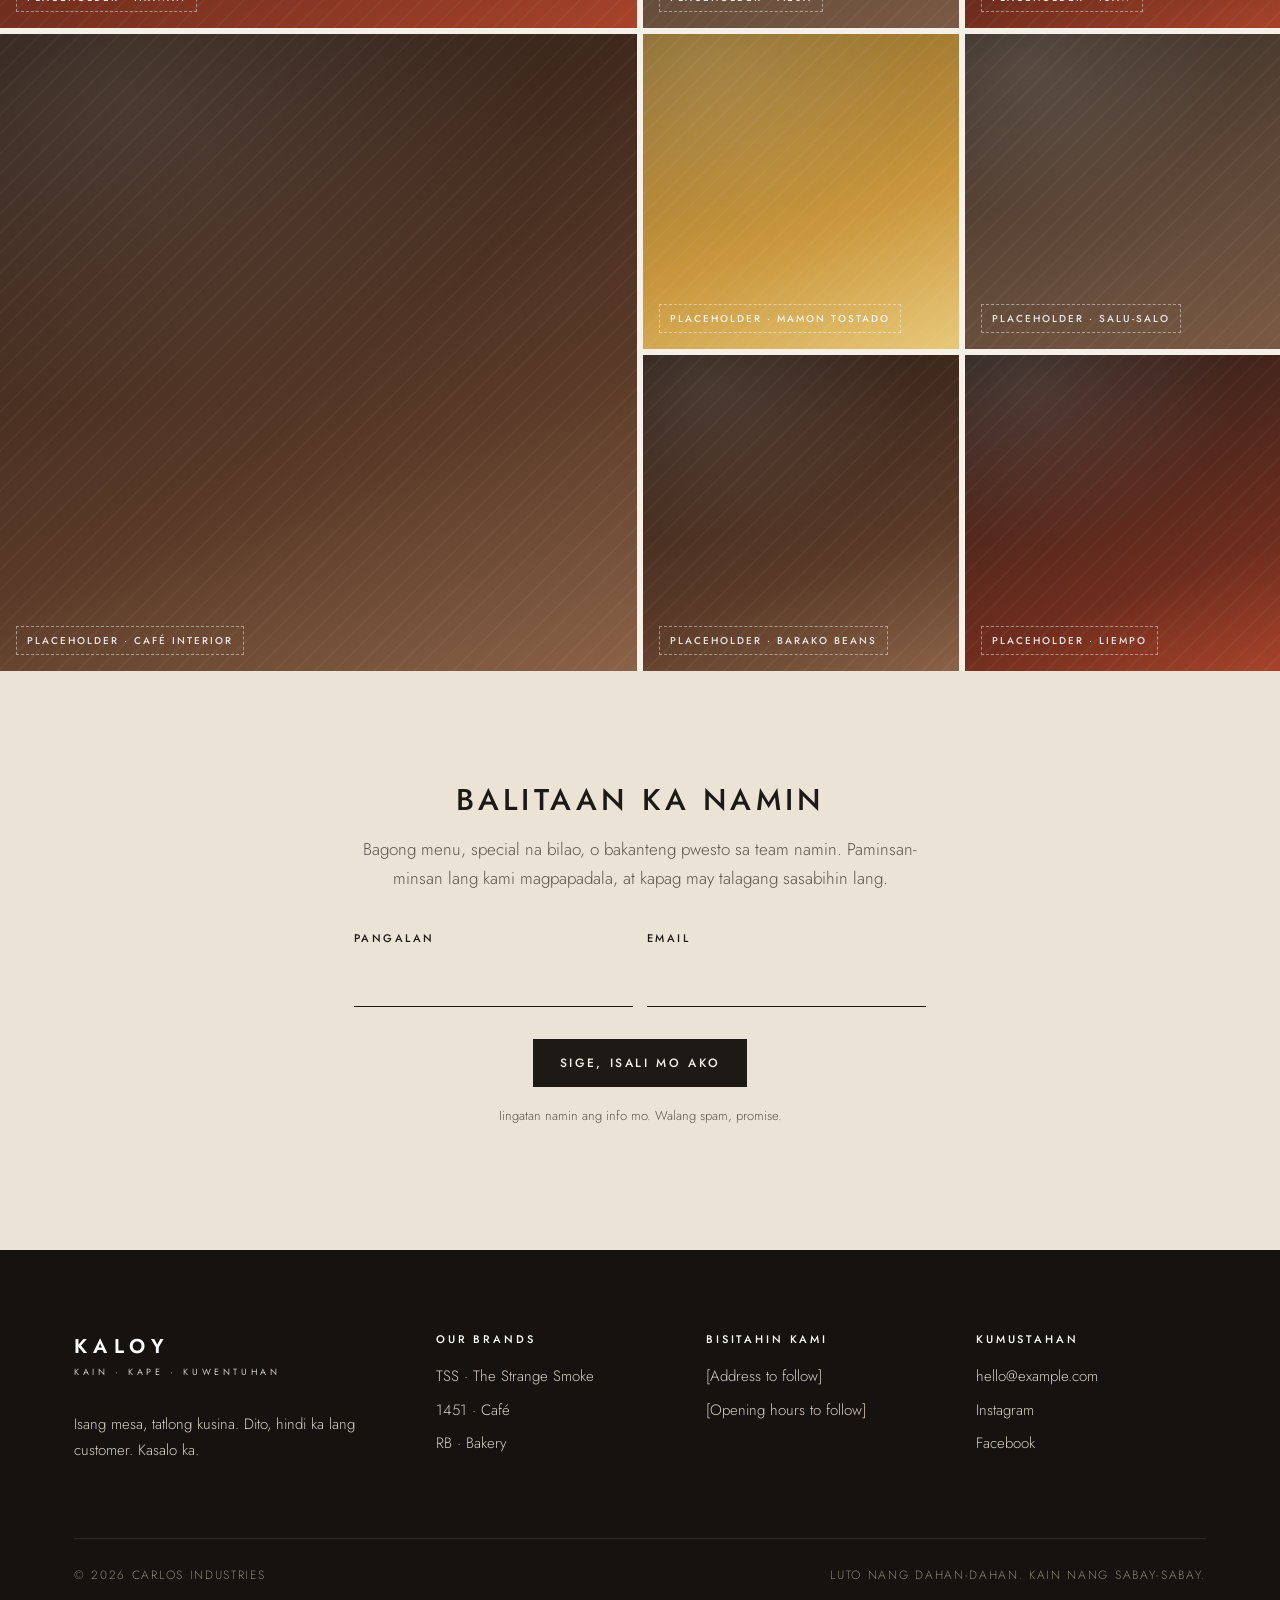
==== commit 8524f36e: "Rename RV bakery to RB Co-Authored-By: Claude Opus 5.5 (1M context) <noreply@anthropic.com> Claude-S" ====
--- a/index.html
+++ b/index.html
@@ -4,7 +4,7 @@
 <meta charset="utf-8">
 <meta name="viewport" content="width=device-width, initial-scale=1">
 <title>Kaloy · Kain, Kape, Kuwentuhan</title>
-<meta name="description" content="Kaloy: The Strange Smoke (Filipino barbecue), 1451 (Batangas coffee) at RV (Filipino biscuits at mamon). Isang mesa, tatlong kusina.">
+<meta name="description" content="Kaloy: The Strange Smoke (Filipino barbecue), 1451 (Batangas coffee) at RB (Filipino biscuits at mamon). Isang mesa, tatlong kusina.">
 <link rel="stylesheet" href="/assets/styles.css">
 </head>
 <body>
@@ -15,7 +15,7 @@
       <a href="/#about">About Us</a>
       <a href="/tss">TSS</a>
       <a href="/1451">1451</a>
-      <a href="/rv">RV</a>
+      <a href="/rb">RB</a>
       <a href="/#bilao">Bilao &amp; Events</a>
       <a href="/#updates">Careers</a>
     </nav>
@@ -29,7 +29,7 @@
   <a href="/#about">About Us</a>
   <a href="/tss">TSS · The Strange Smoke</a>
   <a href="/1451">1451 · Café</a>
-  <a href="/rv">RV · Bakery</a>
+  <a href="/rb">RB · Bakery</a>
   <a href="/#bilao">Bilao &amp; Events</a>
   <a class="btn" href="/#visit">Reserve Now</a>
 </div>
@@ -83,13 +83,13 @@
     </article>
 
     <article class="brand-row reveal">
-      <div class="brand-media"><div class="ph rv" data-label="Placeholder · RV: mamon tostado at biskotso sa lata" role="img" aria-label="Placeholder · RV: mamon tostado at biskotso sa lata"></div></div>
+      <div class="brand-media"><div class="ph rv" data-label="Placeholder · RB: mamon tostado at biskotso sa lata" role="img" aria-label="Placeholder · RB: mamon tostado at biskotso sa lata"></div></div>
       <div>
-        <div class="brand-mark"><span style="background:var(--rv)"></span>RV</div>
-        <h3>RV Bakery</h3>
+        <div class="brand-mark"><span style="background:var(--rv)"></span>RB</div>
+        <h3>RB Bakery</h3>
         <p class="tag">Mga biskwit na may alaala.</p>
         <p>Mamon tostado, biskotso, galletas. Yung mga tinapay na pinapasalubong ni Lola, yung sinasawsaw sa kape tuwing merienda. Simple lang ang recipe, pero hindi simple ang pag-aalaga. Inihuhurno namin nang dahan-dahan hanggang lumutong, para pagkagat mo, alam mong may nag-isip para sa'yo.</p>
-        <a class="btn" href="/rv">Silipin ang RV</a>
+        <a class="btn" href="/rb">Silipin ang RB</a>
       </div>
     </article>
   </div>
@@ -102,7 +102,7 @@
       <p class="eyebrow">For Takeouts &amp; Gatherings</p>
       <h2 style="font-size:clamp(24px,3vw,34px);margin-bottom:22px">Bilao, Kahon at Kape para sa Handaan</h2>
       <p>Birthday ni Tatay? Despedida sa office? O simpleng Linggo lang na gusto mong makasama ang pamilya nang hindi ka nakatayo sa kusina buong araw?</p>
-      <p>Mag-order ng bilao ng TSS barbecue, kahon ng RV biscuits, at thermos ng kapeng 1451. Kami na sa luto. Ikaw na sa kuwentuhan.</p>
+      <p>Mag-order ng bilao ng TSS barbecue, kahon ng RB biscuits, at thermos ng kapeng 1451. Kami na sa luto. Ikaw na sa kuwentuhan.</p>
       <a class="btn" href="#visit" style="margin-top:12px">Magtanong para sa Order</a>
     </div>
   </div>
@@ -148,7 +148,7 @@
         <ul>
           <li><a href="/tss">TSS · The Strange Smoke</a></li>
           <li><a href="/1451">1451 · Café</a></li>
-          <li><a href="/rv">RV · Bakery</a></li>
+          <li><a href="/rb">RB · Bakery</a></li>
         </ul>
       </div>
       <div>
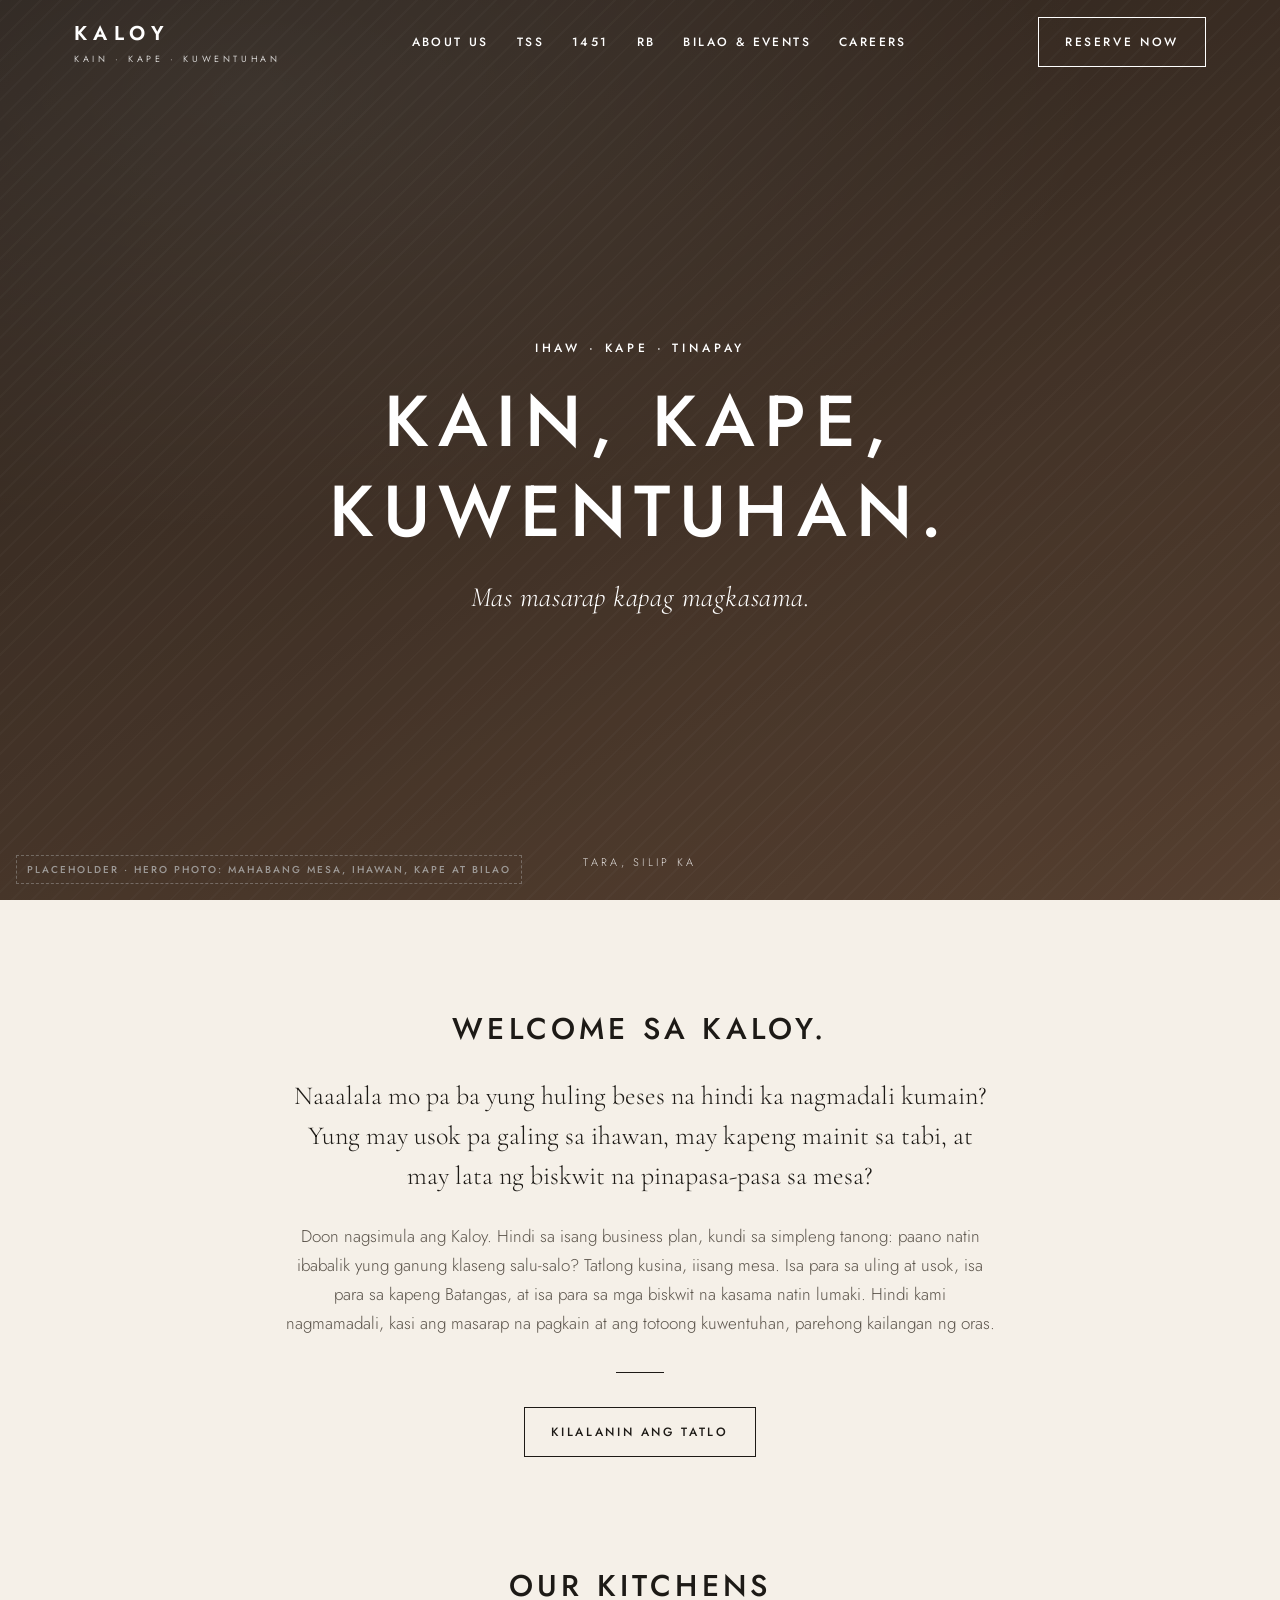
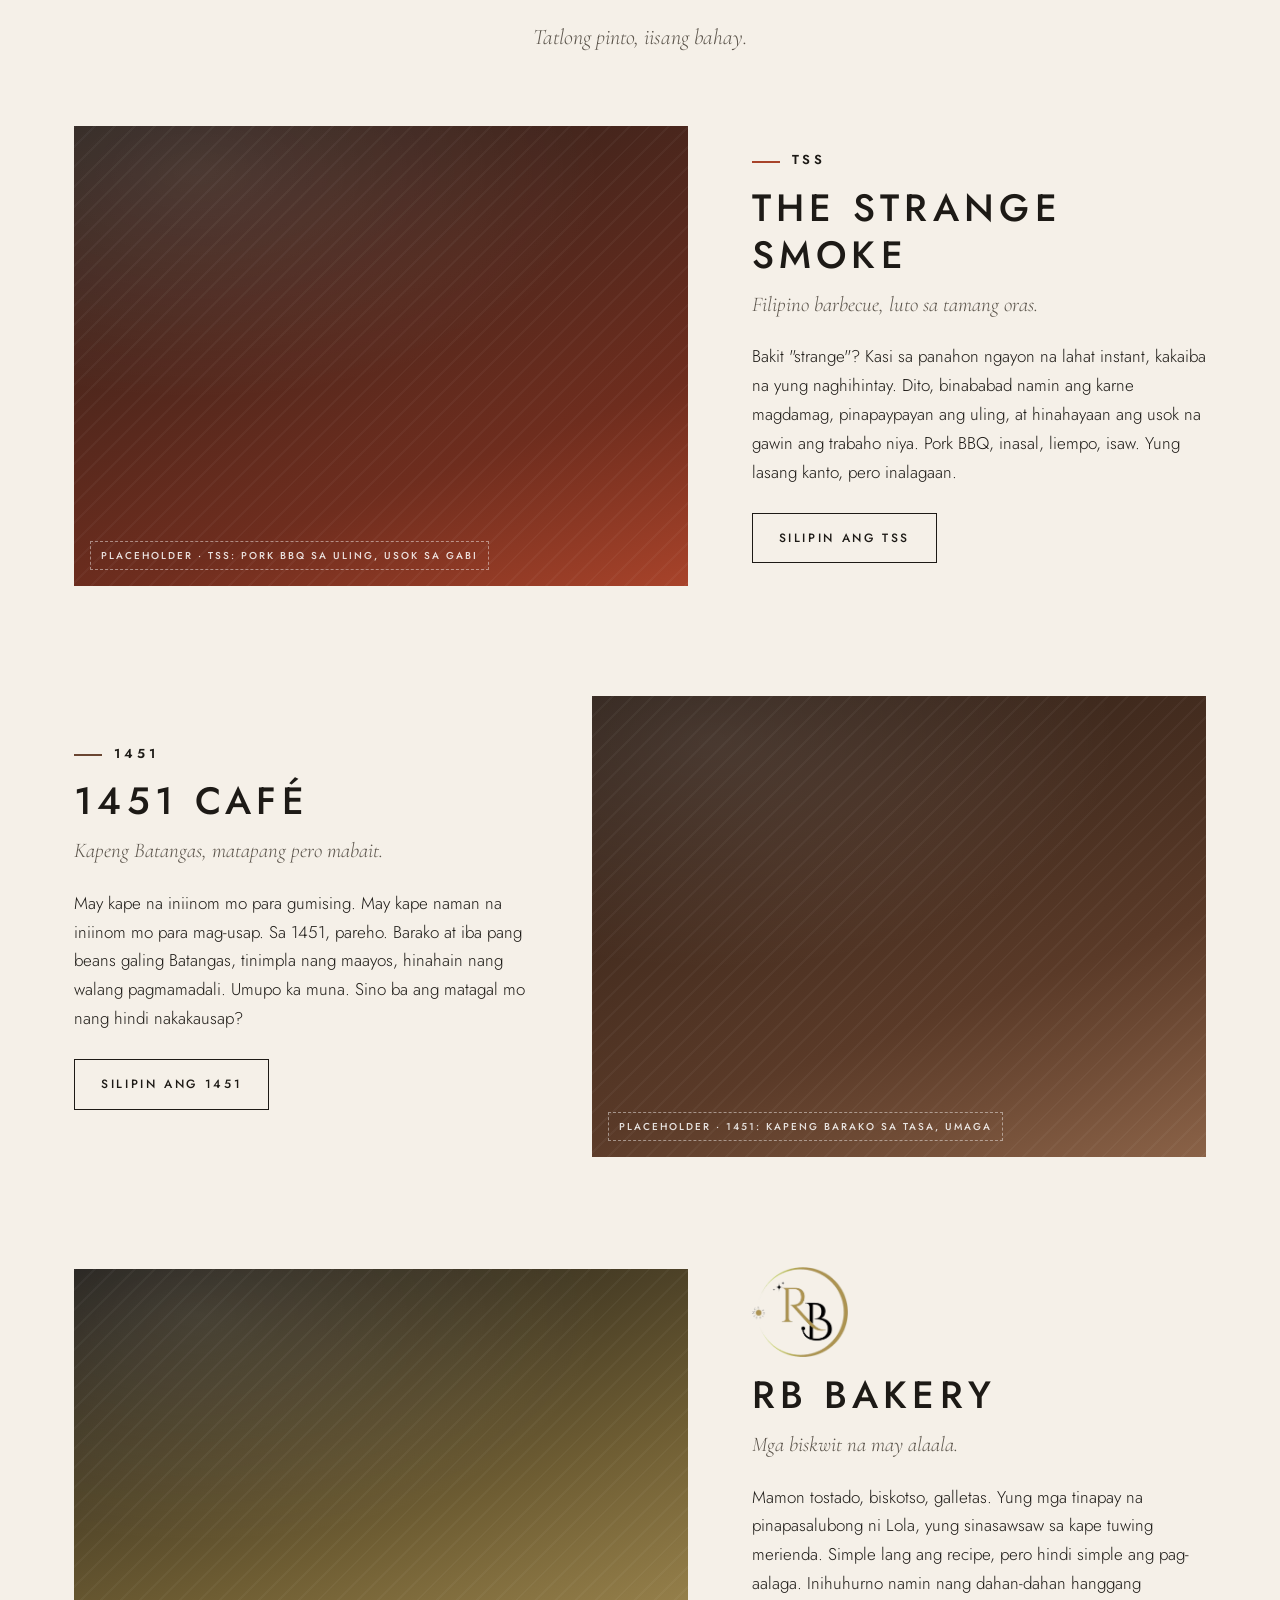
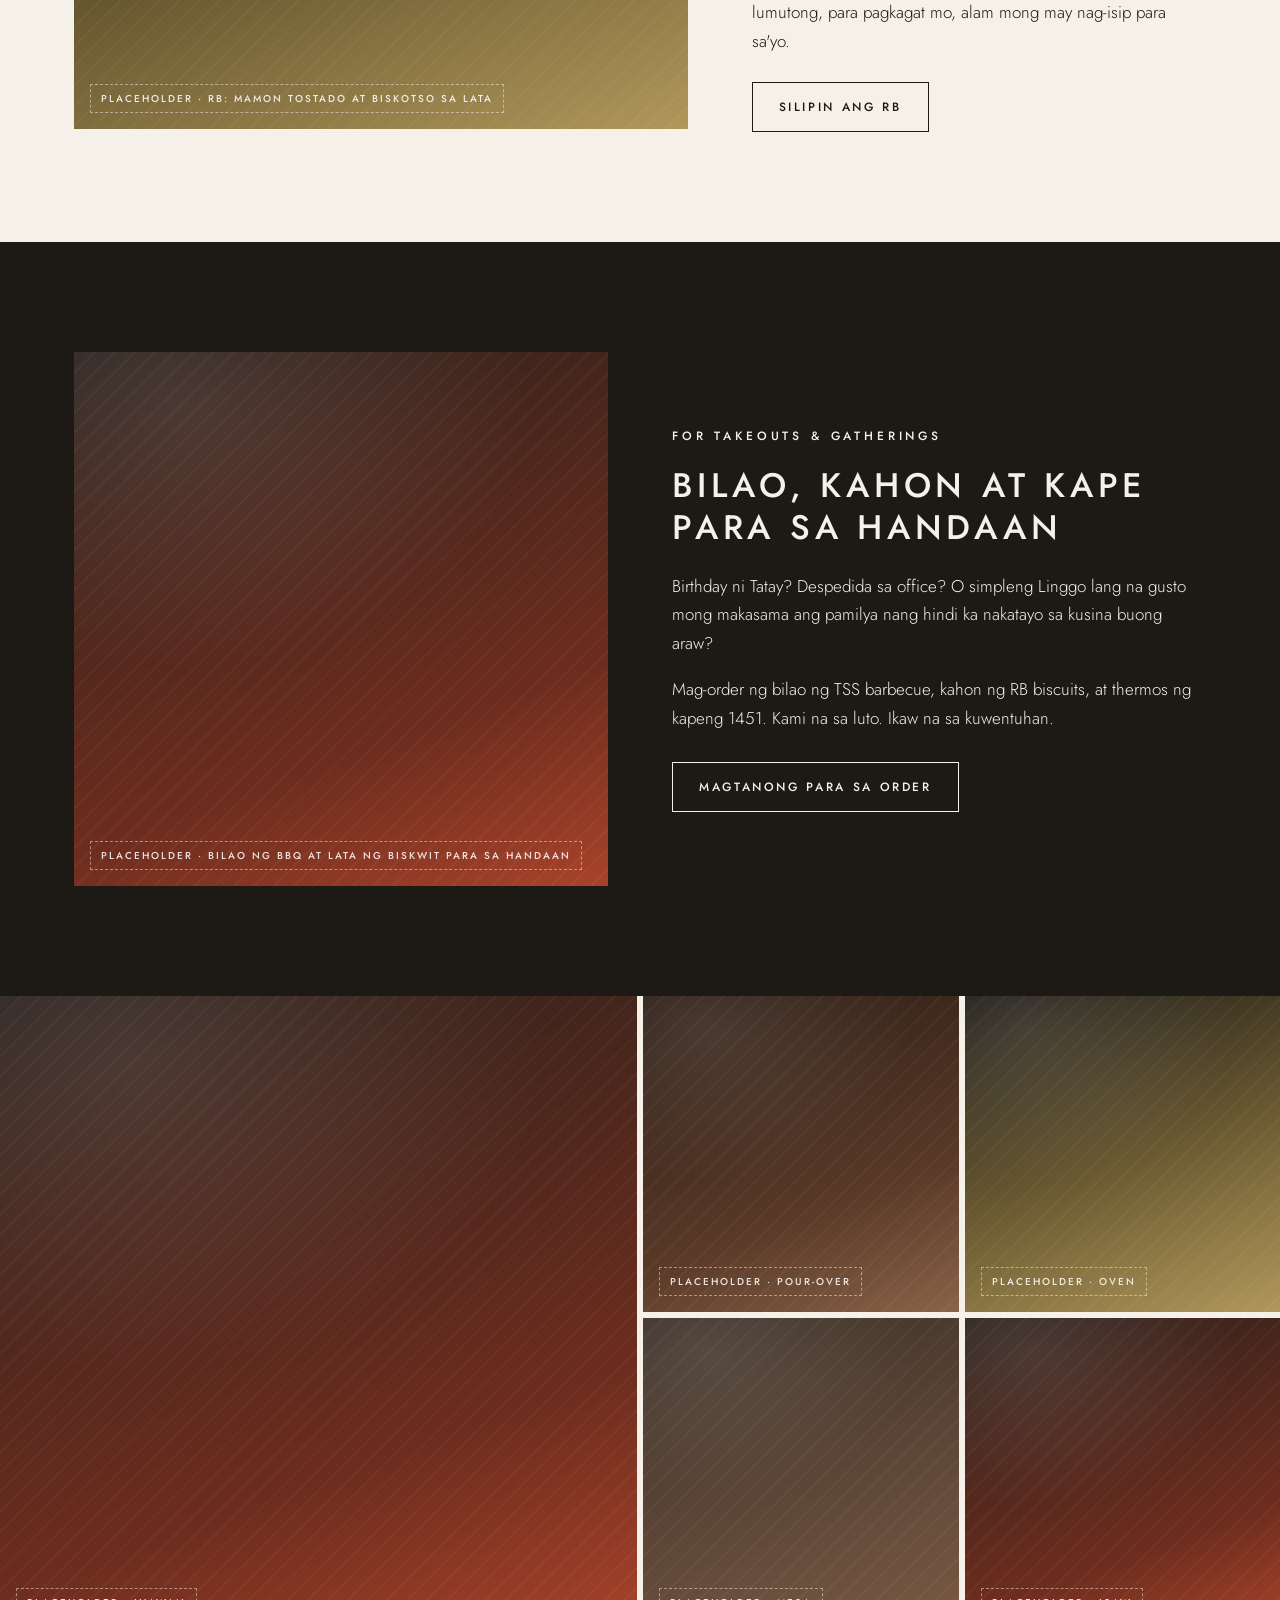
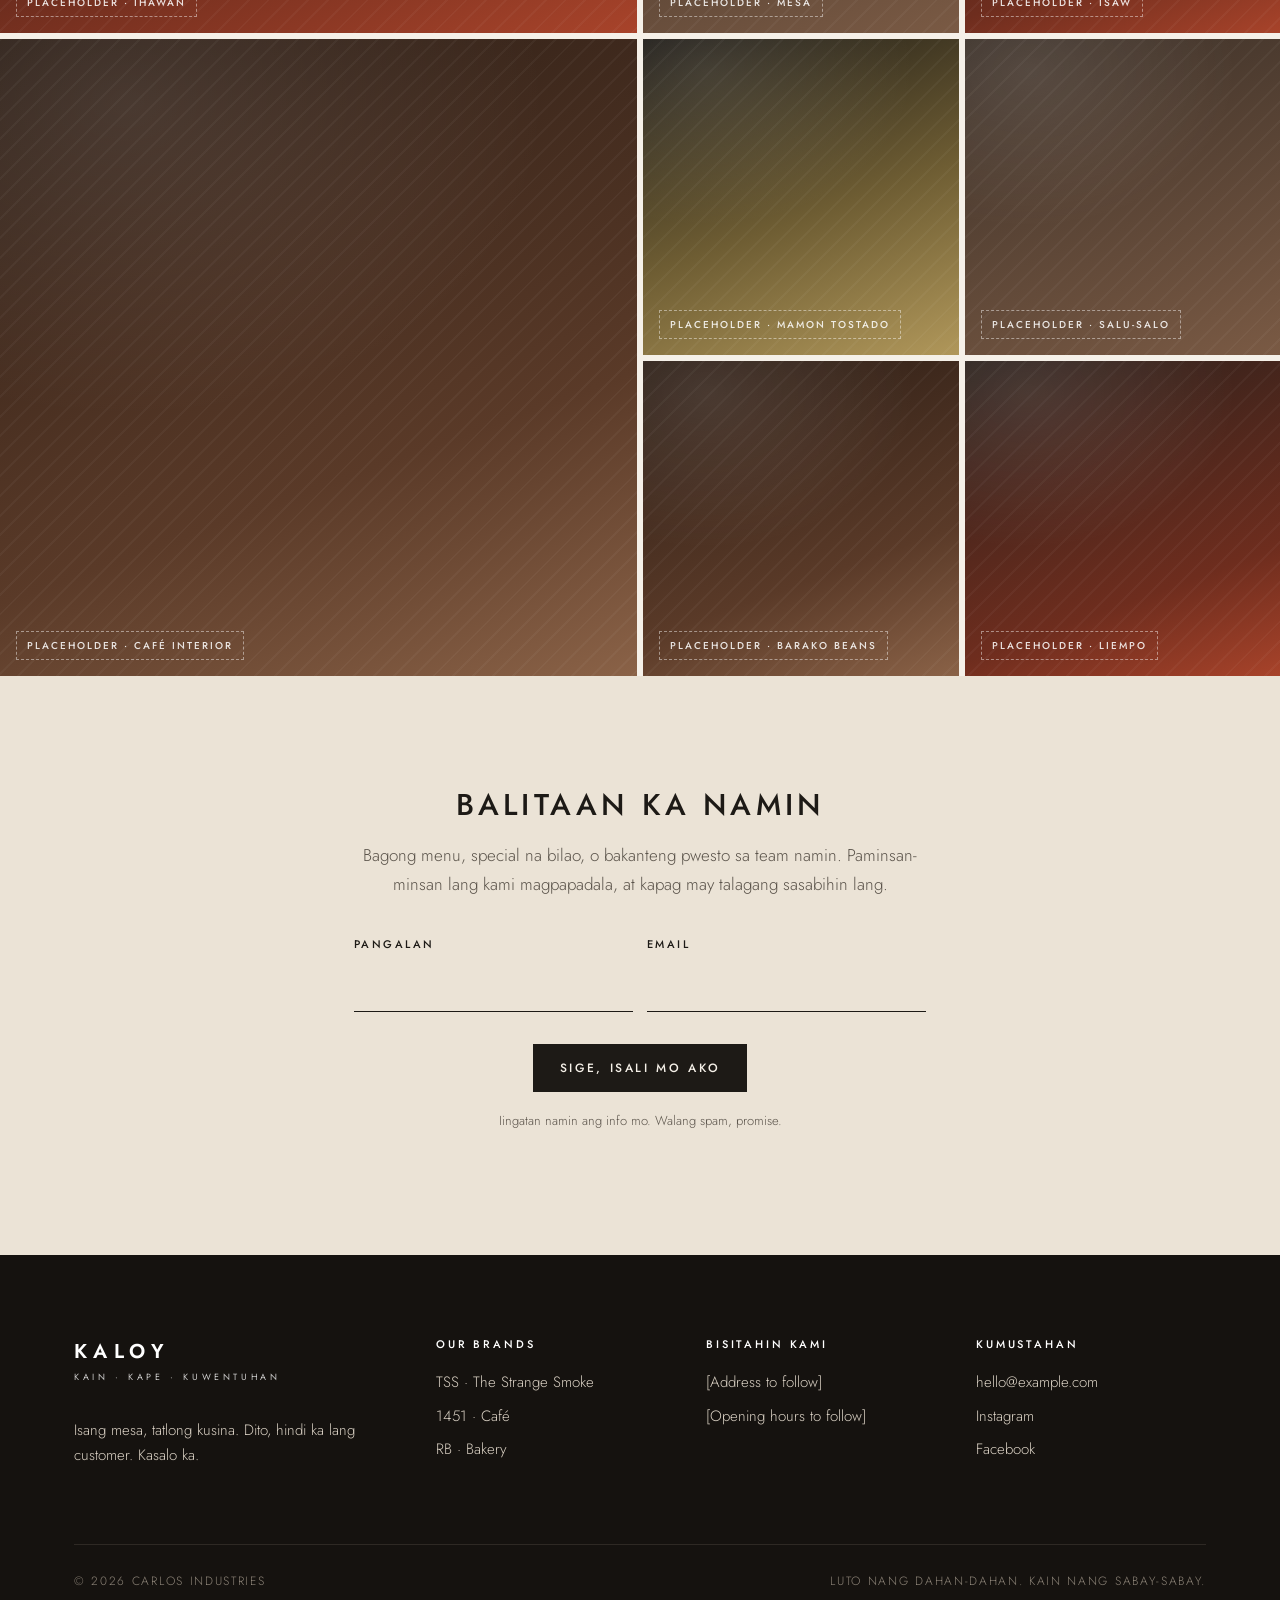
==== commit 5729a9cb: "Add RB logo to the RB page and home, match RB colour to logo gold Co-Authored-By: Claude Opus 5.5 (1" ====
--- a/index.html
+++ b/index.html
@@ -85,7 +85,7 @@
     <article class="brand-row reveal">
       <div class="brand-media"><div class="ph rv" data-label="Placeholder · RB: mamon tostado at biskotso sa lata" role="img" aria-label="Placeholder · RB: mamon tostado at biskotso sa lata"></div></div>
       <div>
-        <div class="brand-mark"><span style="background:var(--rv)"></span>RB</div>
+        <img class="brand-logo-inline" src="/assets/rb-logo.png" alt="RB logo" width="411" height="389">
         <h3>RB Bakery</h3>
         <p class="tag">Mga biskwit na may alaala.</p>
         <p>Mamon tostado, biskotso, galletas. Yung mga tinapay na pinapasalubong ni Lola, yung sinasawsaw sa kape tuwing merienda. Simple lang ang recipe, pero hindi simple ang pag-aalaga. Inihuhurno namin nang dahan-dahan hanggang lumutong, para pagkagat mo, alam mong may nag-isip para sa'yo.</p>
--- a/assets/styles.css
+++ b/assets/styles.css
@@ -10,7 +10,7 @@
   --line: #d8cebf;
   --tss: #a8432a;      /* ember */
   --cafe: #6a4632;     /* barako brown */
-  --rv: #d9ae4a;       /* toasted butter */
+  --rv: #b0975a;       /* RB logo gold */
   --sans: "Jost", "Helvetica Neue", Arial, sans-serif;
   --serif: "Cormorant Garamond", Georgia, serif;
   --wrap: 1180px;
@@ -105,7 +105,7 @@
 }
 .ph.tss  { background: linear-gradient(160deg, #2a201b, #6e2d1e 70%, #a8432a); }
 .ph.cafe { background: linear-gradient(160deg, #2b1d15, #5a3a28 65%, #8a6247); }
-.ph.rv   { background: linear-gradient(160deg, #8a6a2c, #c9973d 60%, #e8c879); }
+.ph.rv   { background: linear-gradient(160deg, #1d1a16, #6e5d33 55%, #b0975a); }
 .ph.warm { background: linear-gradient(160deg, #3a2f27, #7a5a44); }
 
 /* ---------- Hero ---------- */
@@ -250,3 +250,11 @@
   .reveal { opacity: 1; transform: none; transition: none; }
   html { scroll-behavior: auto; }
 }
+
+/* Brand logos (RB's has a black letter, so it sits on a cream disc over dark photos) */
+.brand-logo {
+  display: block; width: 170px; height: 170px; object-fit: contain;
+  margin: 0 auto 24px; padding: 20px; border-radius: 50%;
+  background: var(--paper); box-shadow: 0 8px 30px rgba(0,0,0,.25);
+}
+.brand-logo-inline { width: 96px; height: auto; margin-bottom: 14px; }
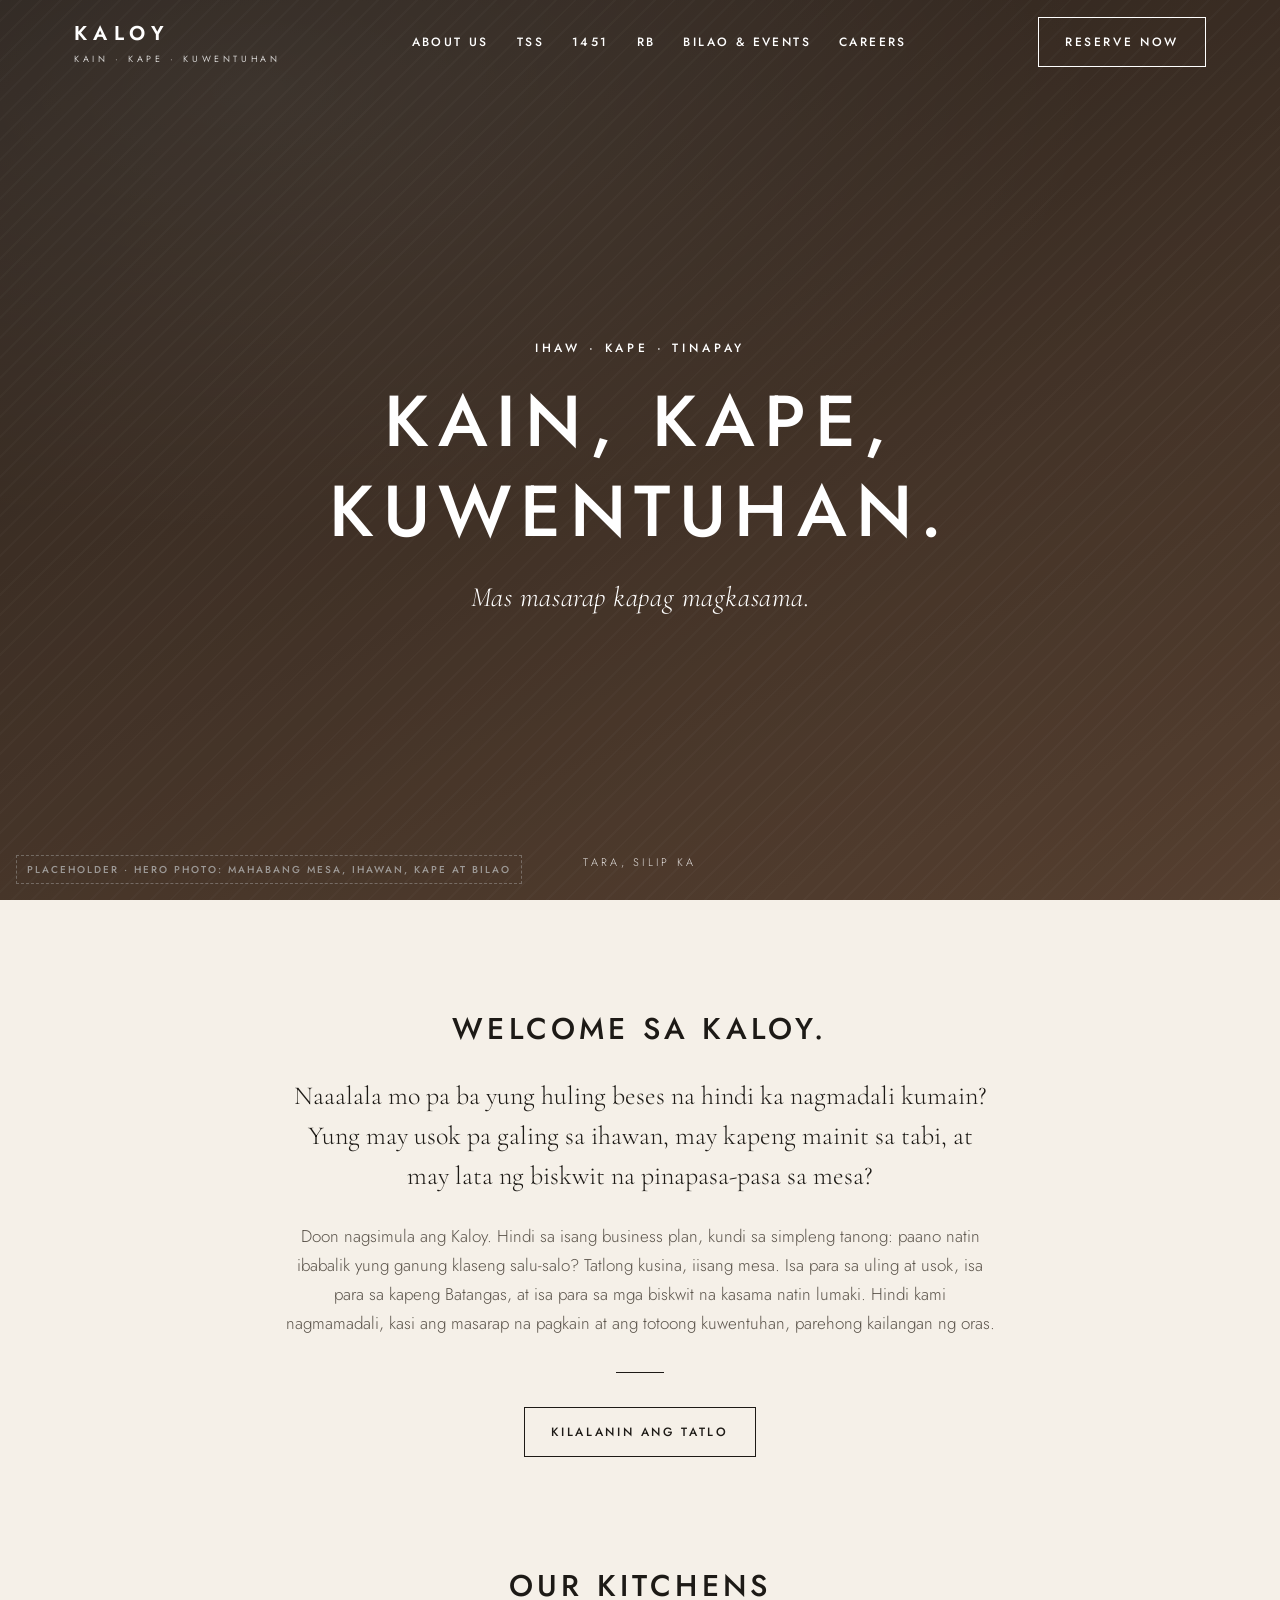
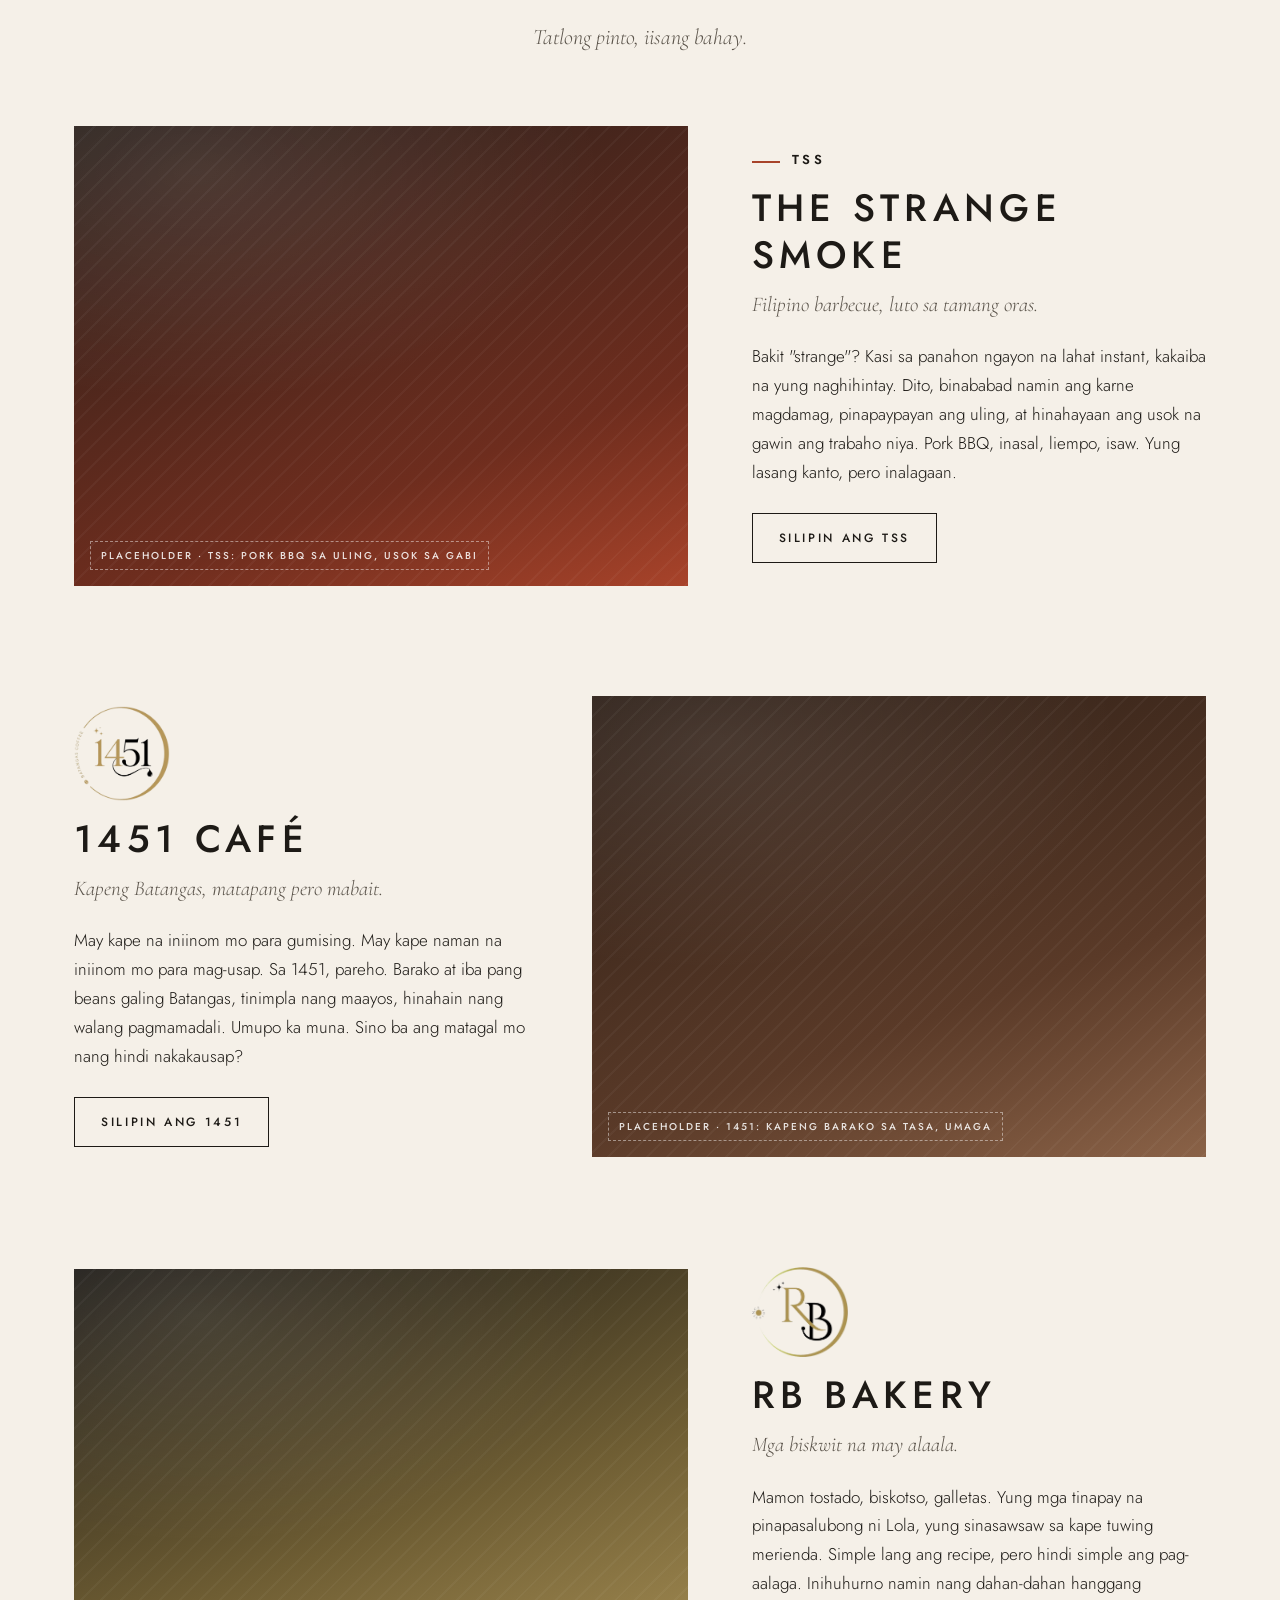
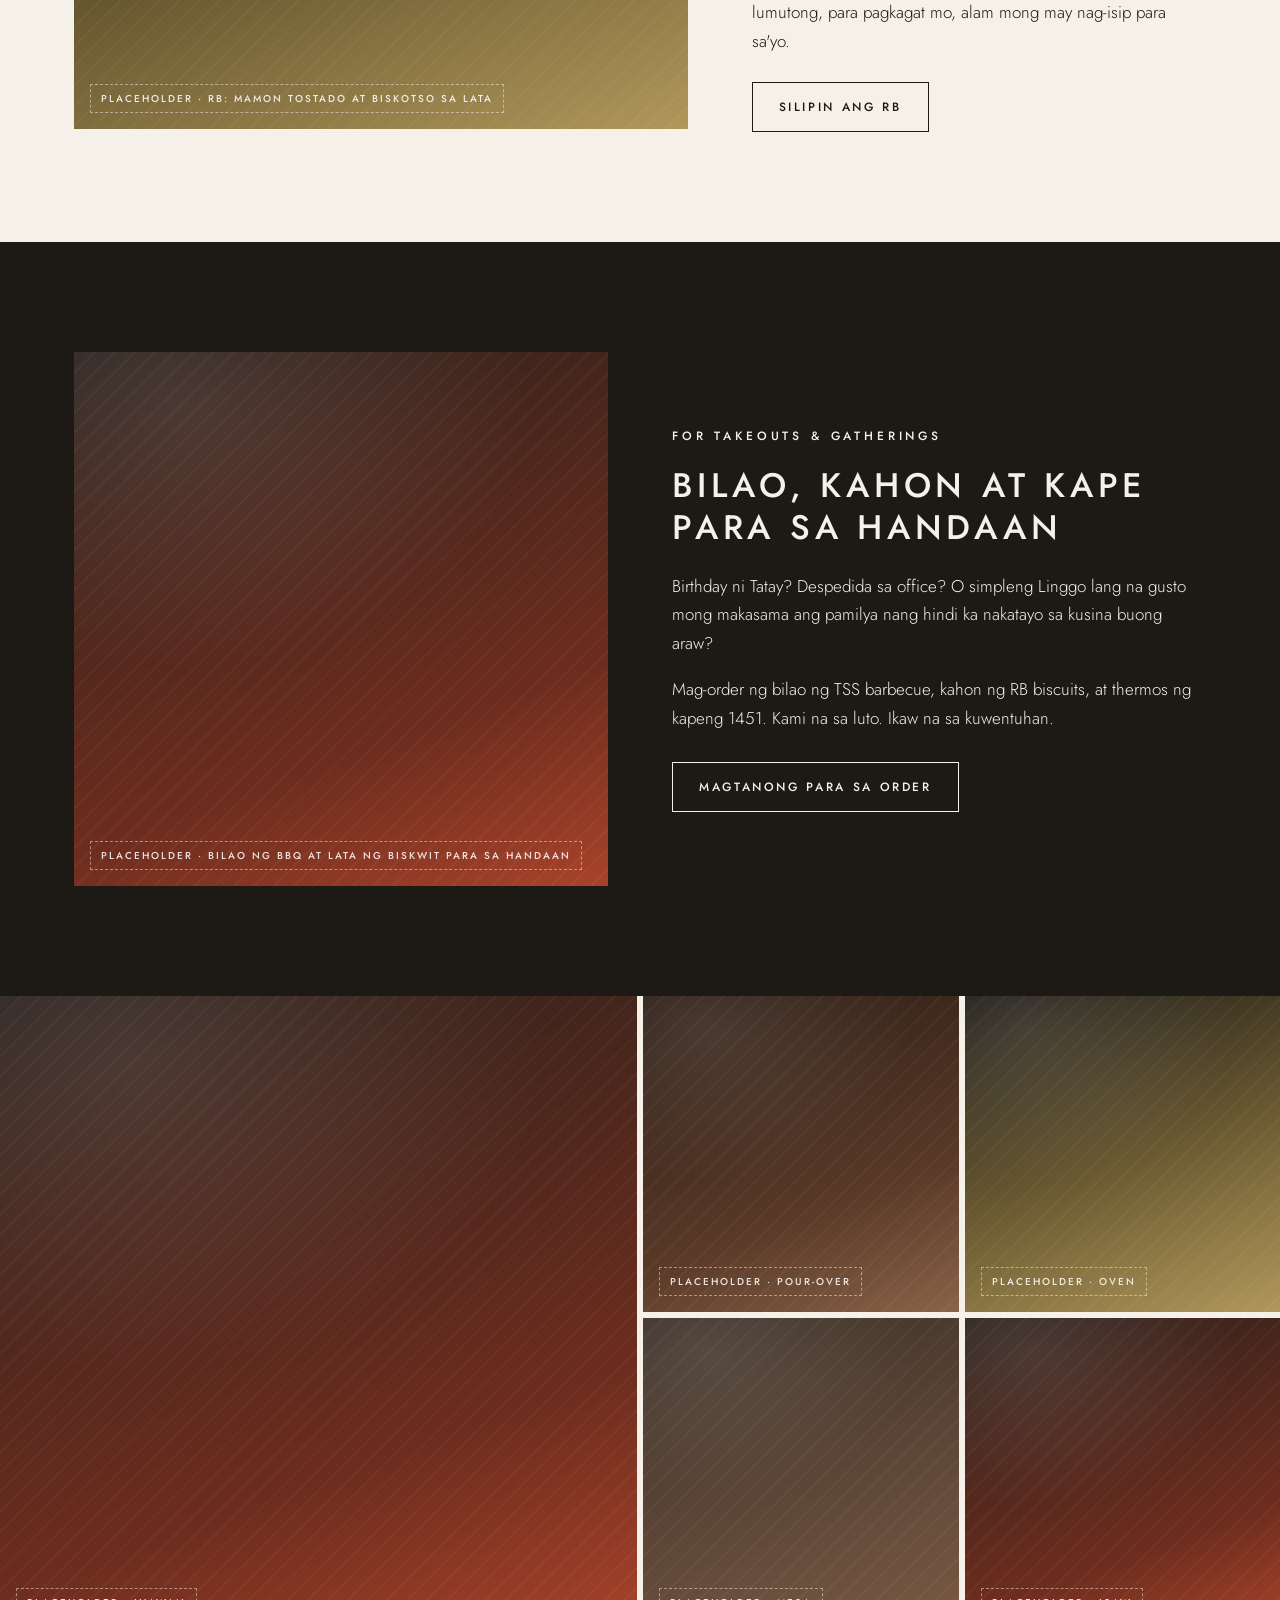
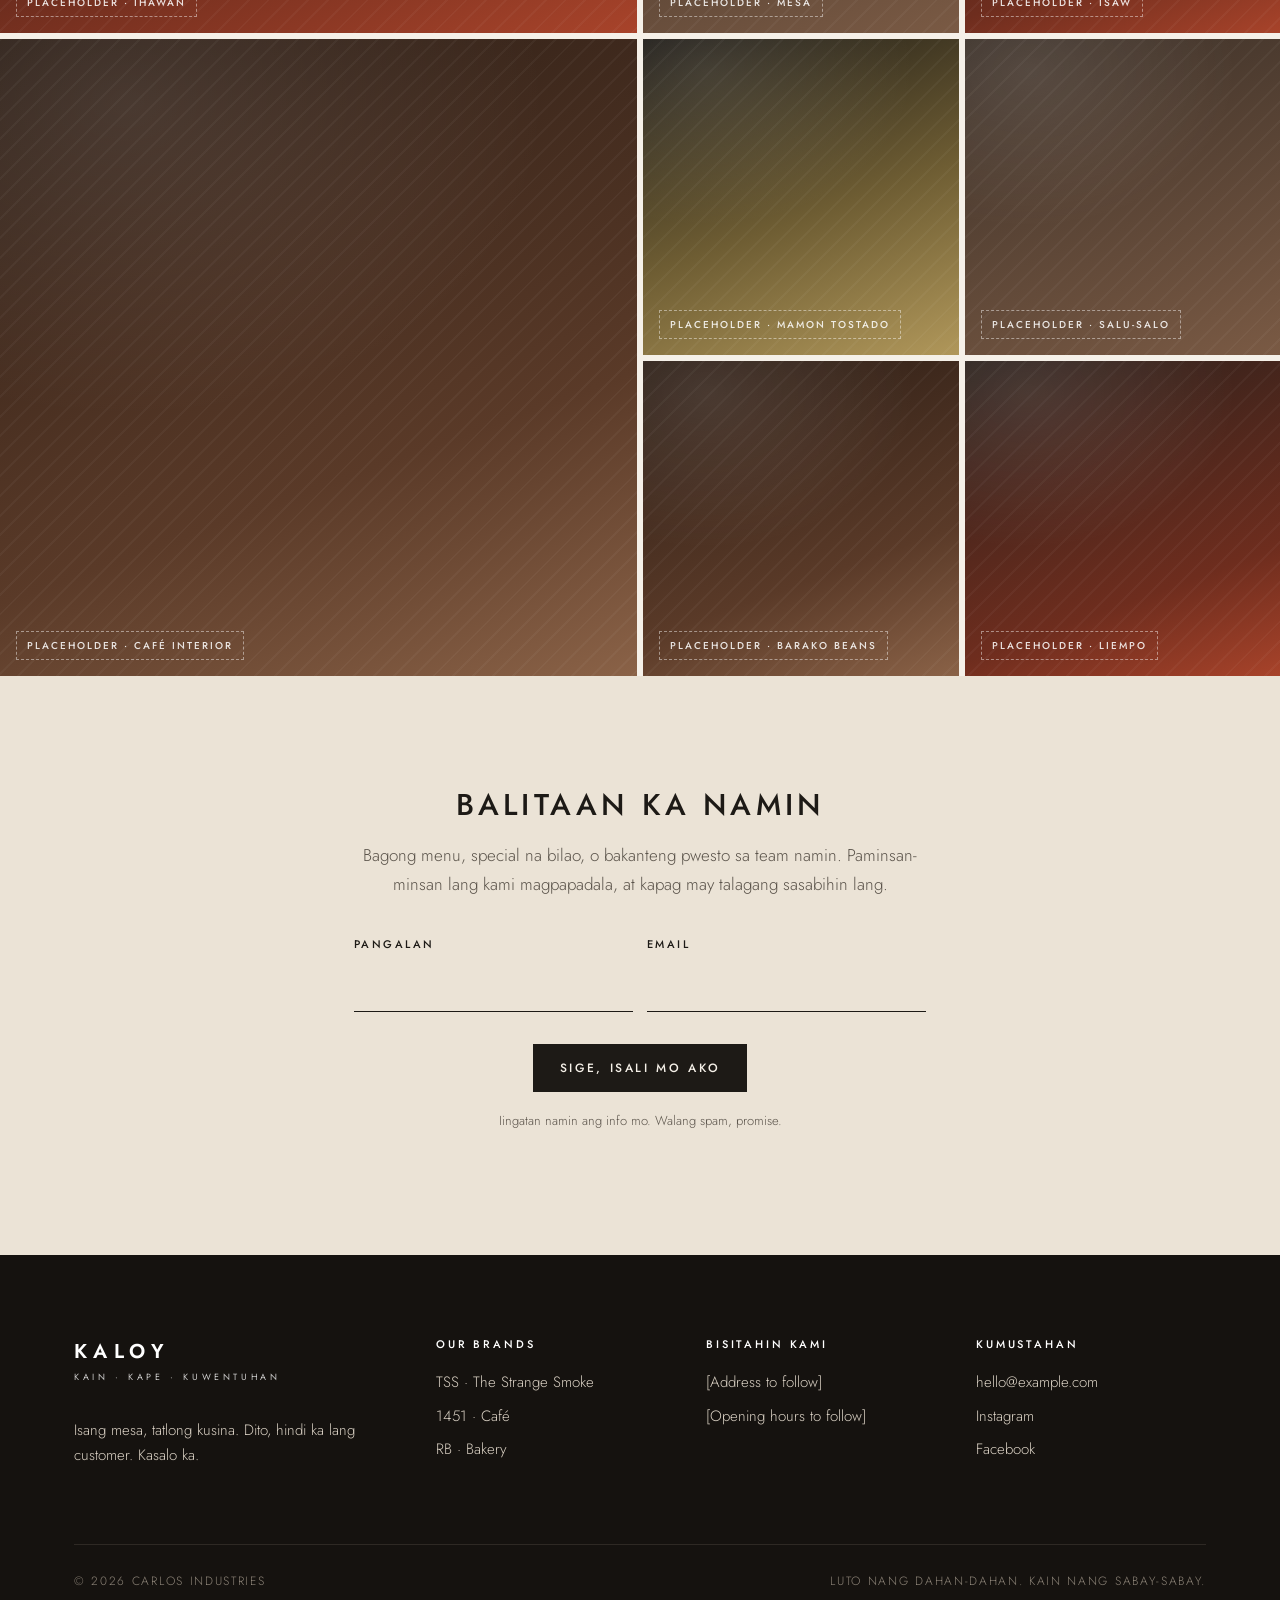
==== commit 35b3eae5: "Add 1451 logo to the 1451 page and home Co-Authored-By: Claude Opus 5.5 (1M context) <noreply@anthro" ====
--- a/index.html
+++ b/index.html
@@ -74,7 +74,7 @@
     <article class="brand-row flip reveal">
       <div class="brand-media"><div class="ph cafe" data-label="Placeholder · 1451: kapeng barako sa tasa, umaga" role="img" aria-label="Placeholder · 1451: kapeng barako sa tasa, umaga"></div></div>
       <div>
-        <div class="brand-mark"><span style="background:var(--cafe)"></span>1451</div>
+        <img class="brand-logo-inline" src="/assets/1451-logo.png" alt="1451 logo" width="480" height="480">
         <h3>1451 Café</h3>
         <p class="tag">Kapeng Batangas, matapang pero mabait.</p>
         <p>May kape na iniinom mo para gumising. May kape naman na iniinom mo para mag-usap. Sa 1451, pareho. Barako at iba pang beans galing Batangas, tinimpla nang maayos, hinahain nang walang pagmamadali. Umupo ka muna. Sino ba ang matagal mo nang hindi nakakausap?</p>
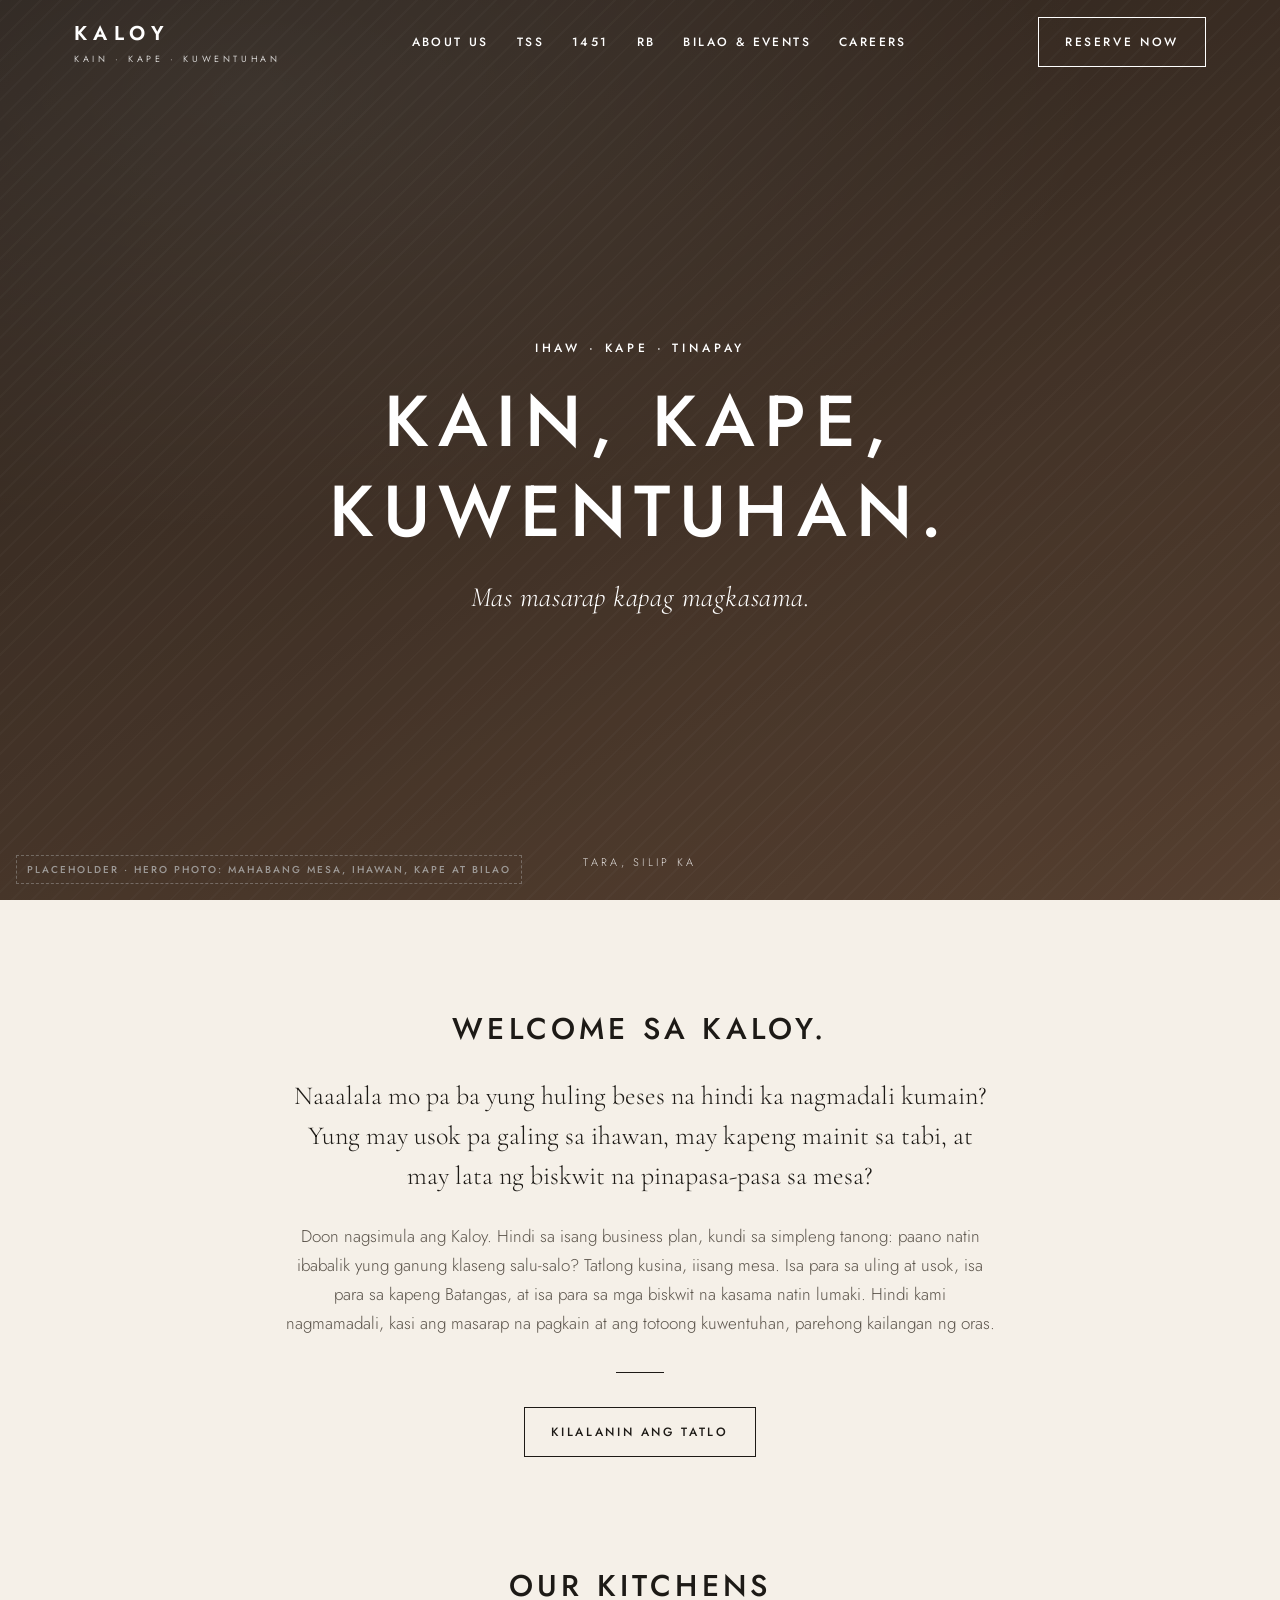
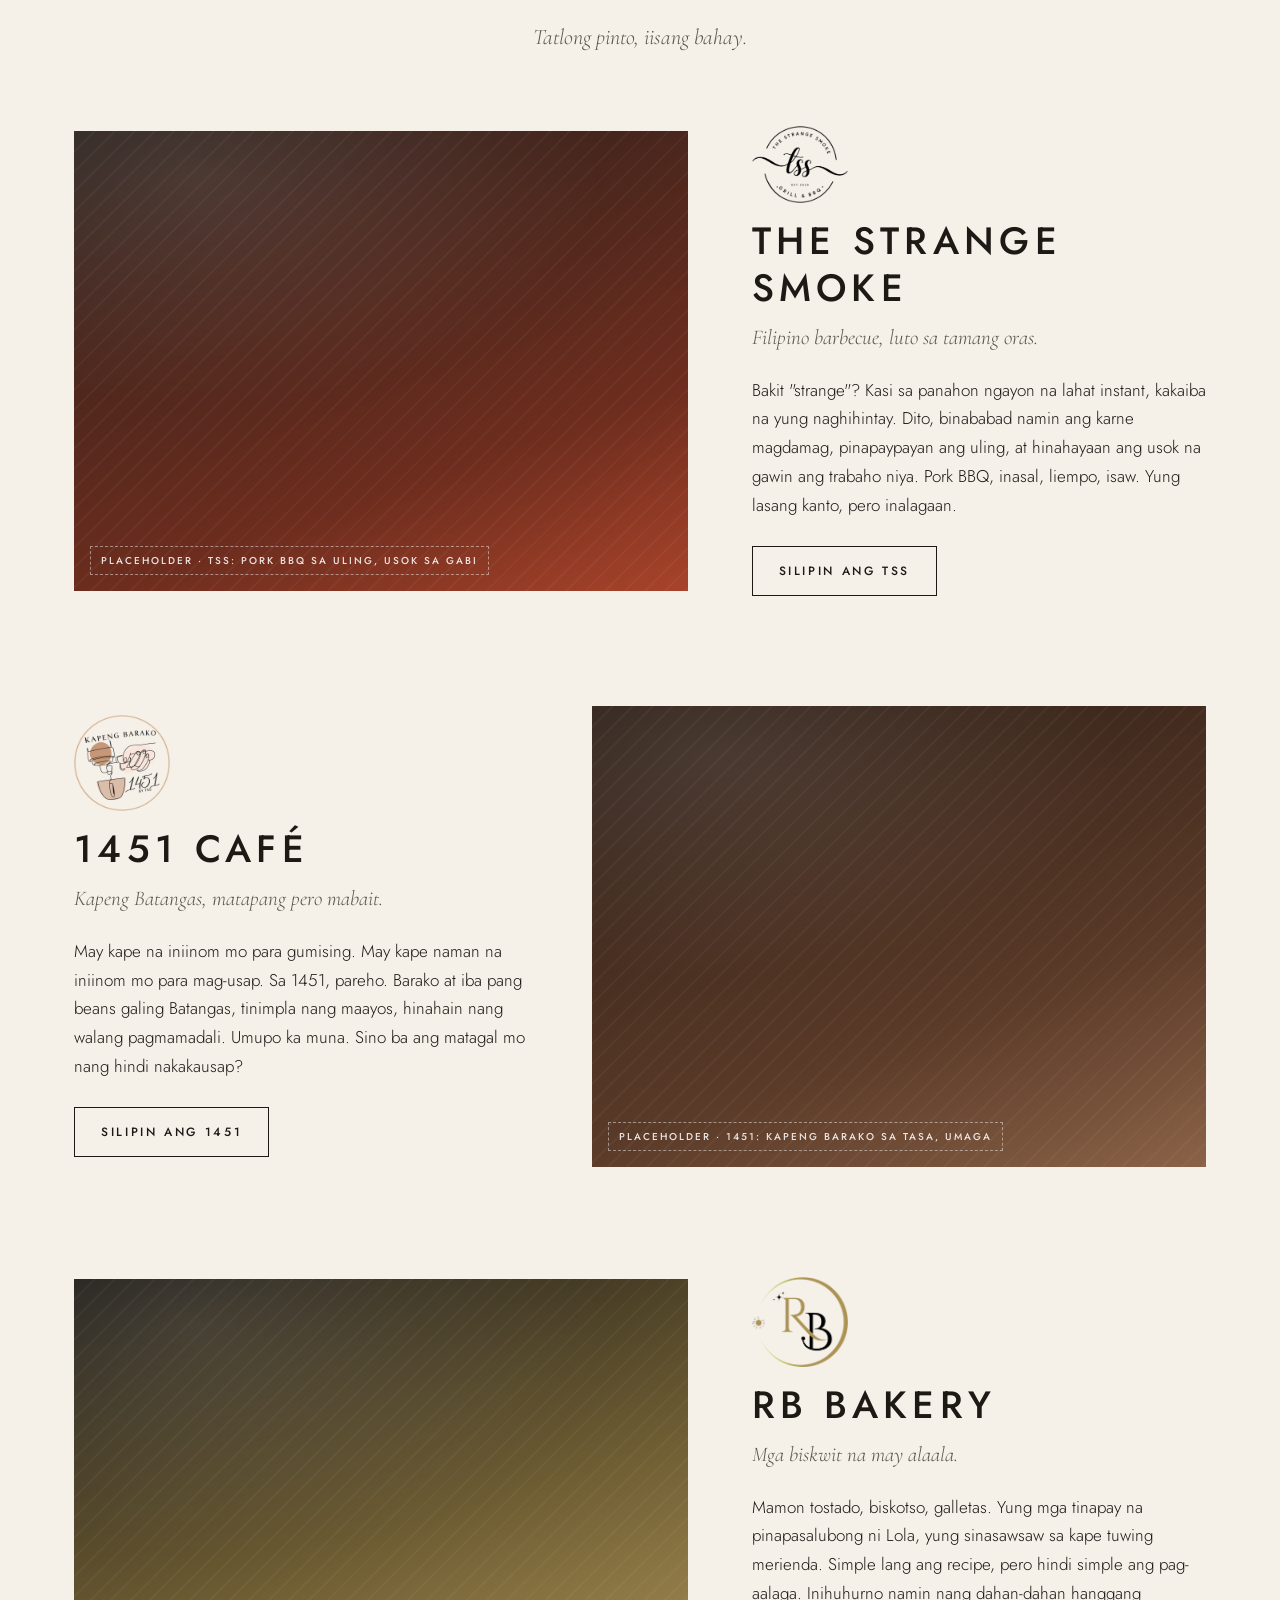
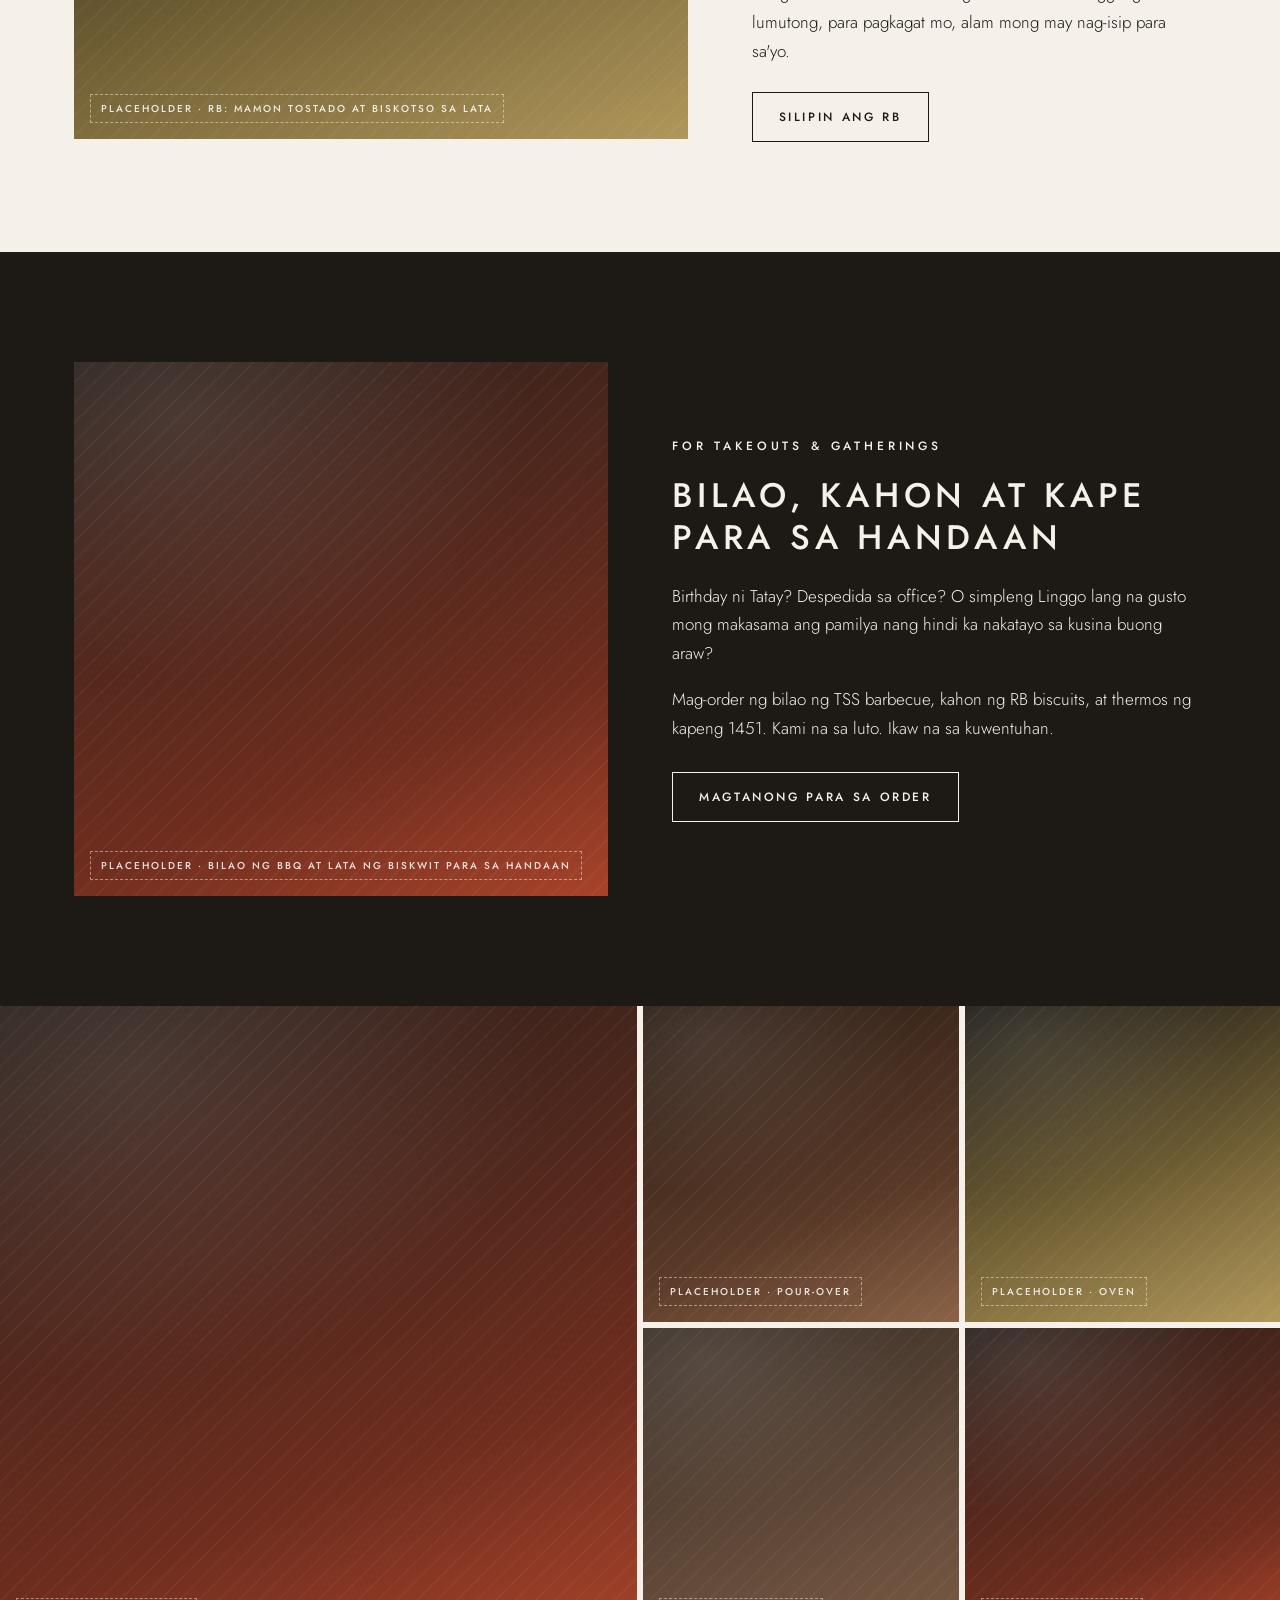
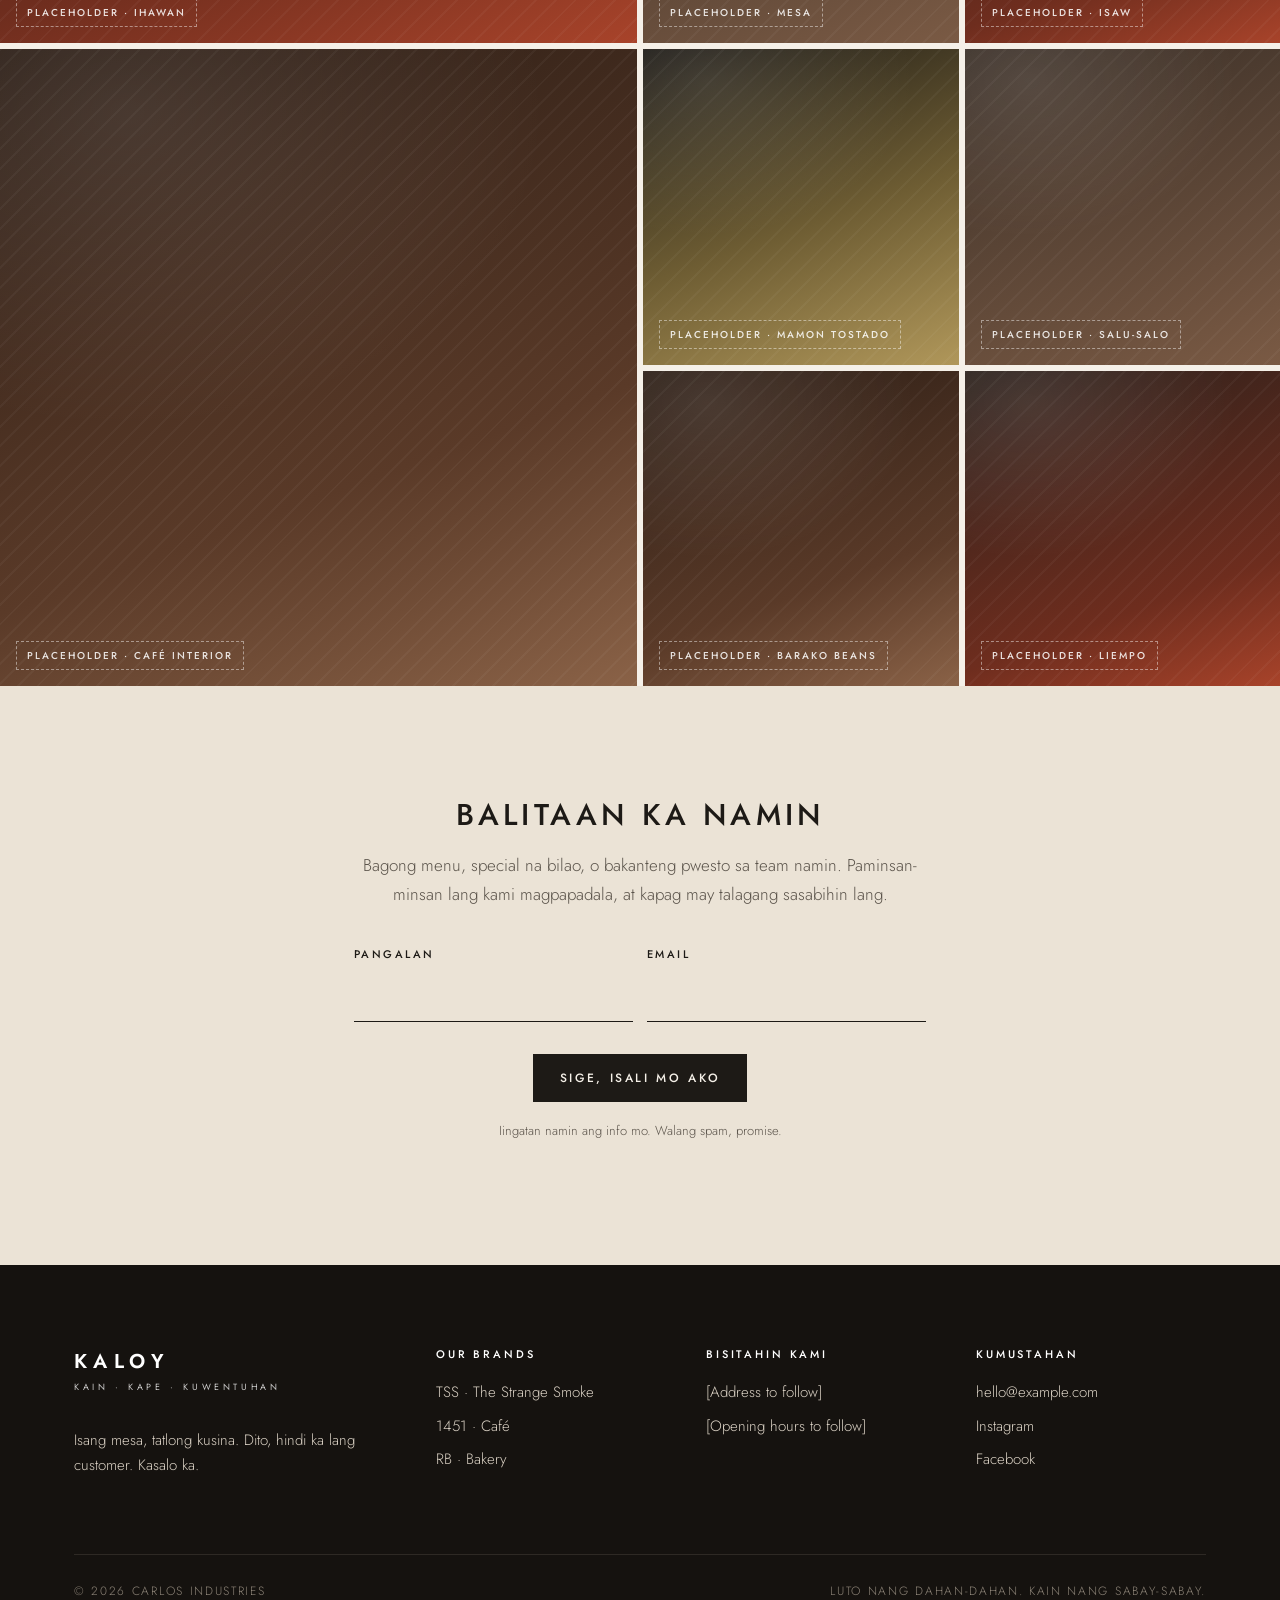
==== commit 5e077bca: "Use real 1451 logo and add TSS logo Co-Authored-By: Claude Opus 5.5 (1M context) <noreply@anthropic." ====
--- a/index.html
+++ b/index.html
@@ -63,7 +63,7 @@
     <article class="brand-row reveal">
       <div class="brand-media"><div class="ph tss" data-label="Placeholder · TSS: pork BBQ sa uling, usok sa gabi" role="img" aria-label="Placeholder · TSS: pork BBQ sa uling, usok sa gabi"></div></div>
       <div>
-        <div class="brand-mark"><span style="background:var(--tss)"></span>TSS</div>
+        <img class="brand-logo-inline" src="/assets/tss-logo.png" alt="The Strange Smoke logo" width="480" height="383">
         <h3>The Strange Smoke</h3>
         <p class="tag">Filipino barbecue, luto sa tamang oras.</p>
         <p>Bakit "strange"? Kasi sa panahon ngayon na lahat instant, kakaiba na yung naghihintay. Dito, binababad namin ang karne magdamag, pinapaypayan ang uling, at hinahayaan ang usok na gawin ang trabaho niya. Pork BBQ, inasal, liempo, isaw. Yung lasang kanto, pero inalagaan.</p>
--- a/assets/styles.css
+++ b/assets/styles.css
@@ -253,8 +253,8 @@
 
 /* Brand logos (RB's has a black letter, so it sits on a cream disc over dark photos) */
 .brand-logo {
-  display: block; width: 170px; height: 170px; object-fit: contain;
-  margin: 0 auto 24px; padding: 20px; border-radius: 50%;
+  display: block; width: 190px; height: 190px; object-fit: contain;
+  margin: 0 auto 24px; padding: 14px; border-radius: 50%;
   background: var(--paper); box-shadow: 0 8px 30px rgba(0,0,0,.25);
 }
 .brand-logo-inline { width: 96px; height: auto; margin-bottom: 14px; }
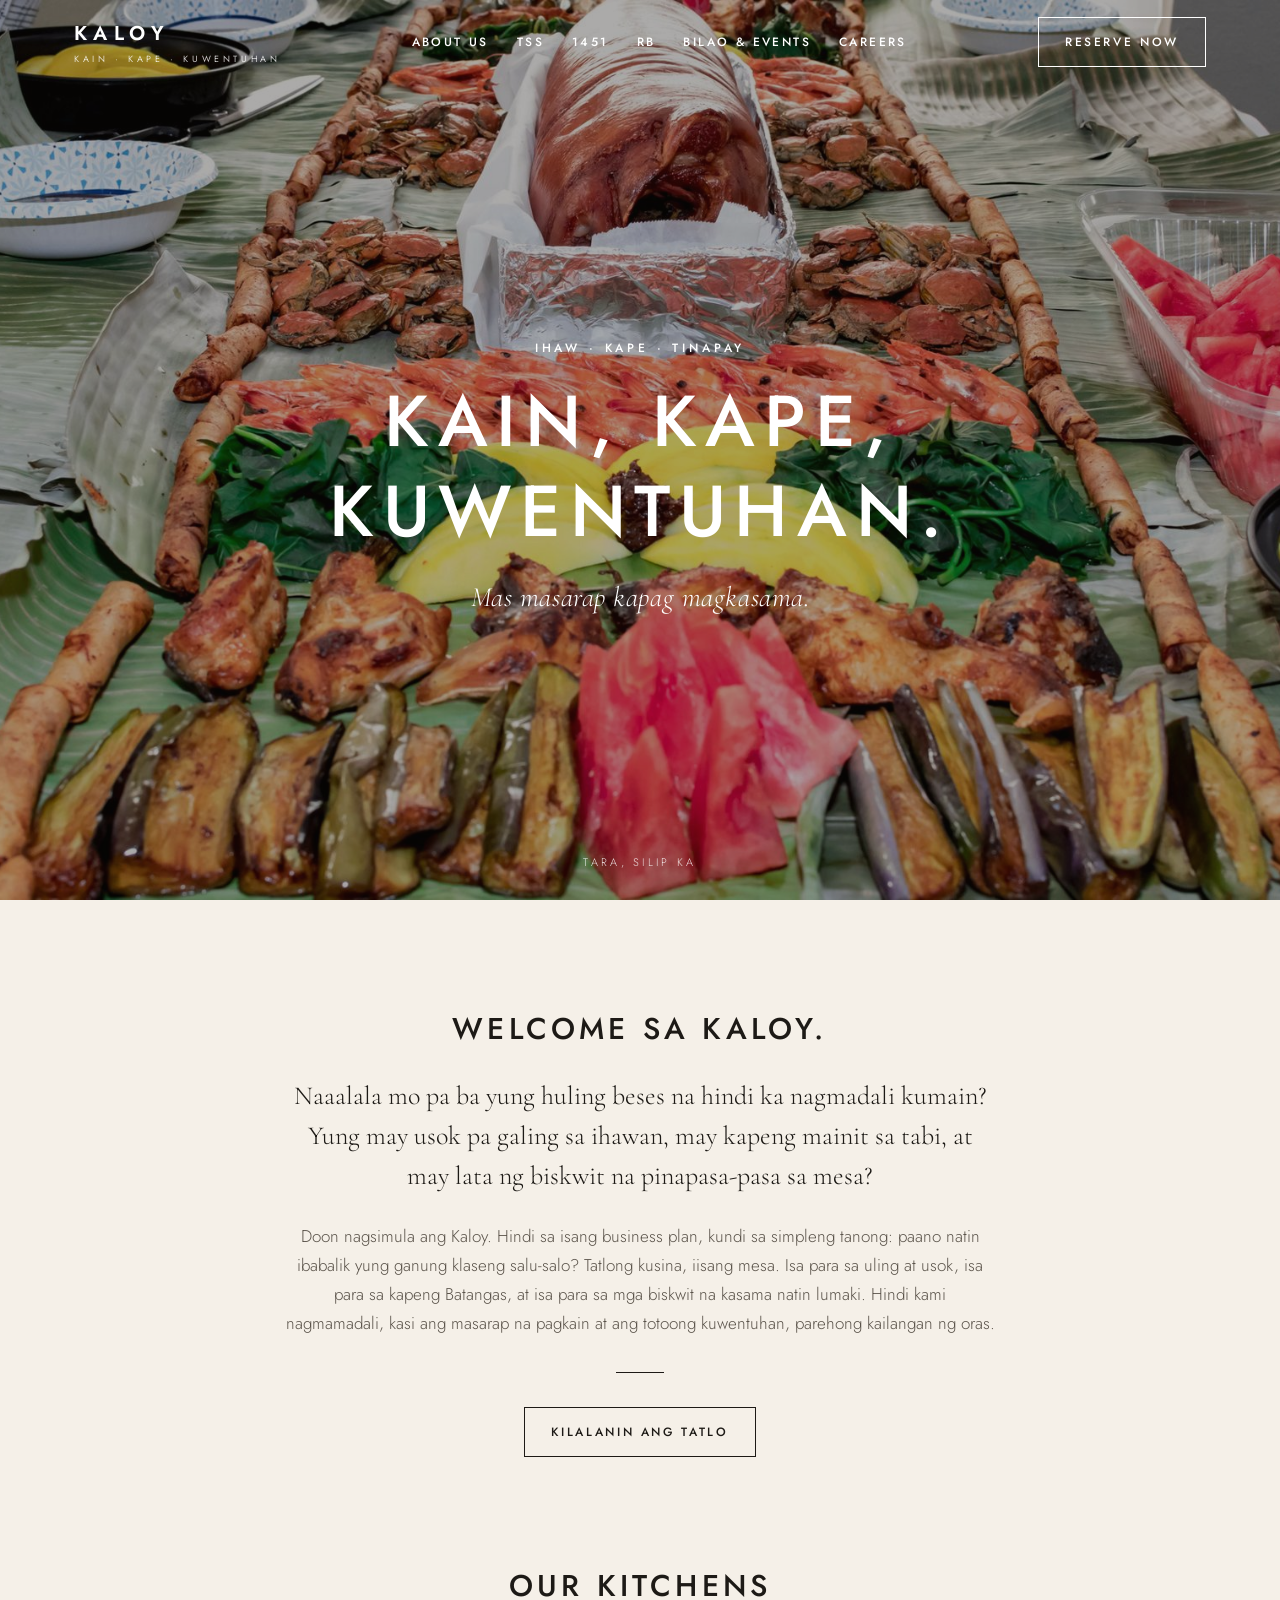
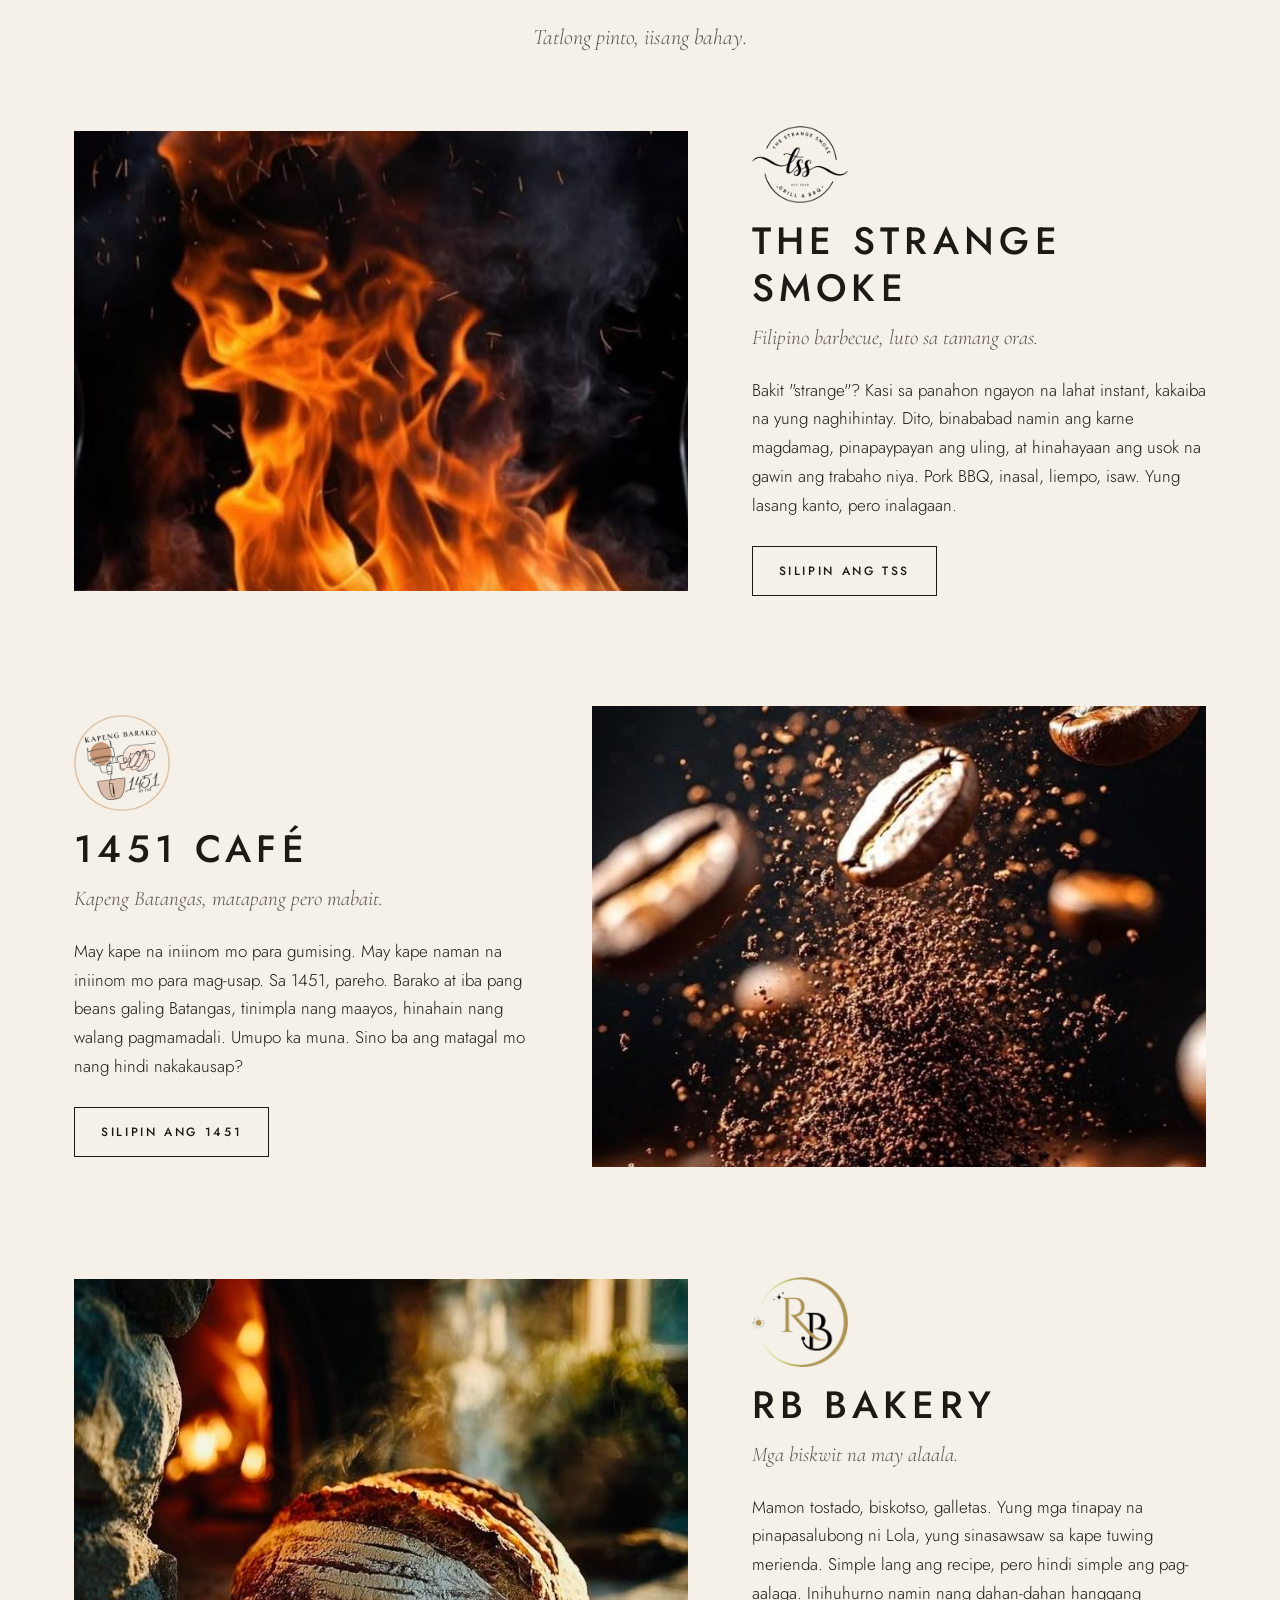
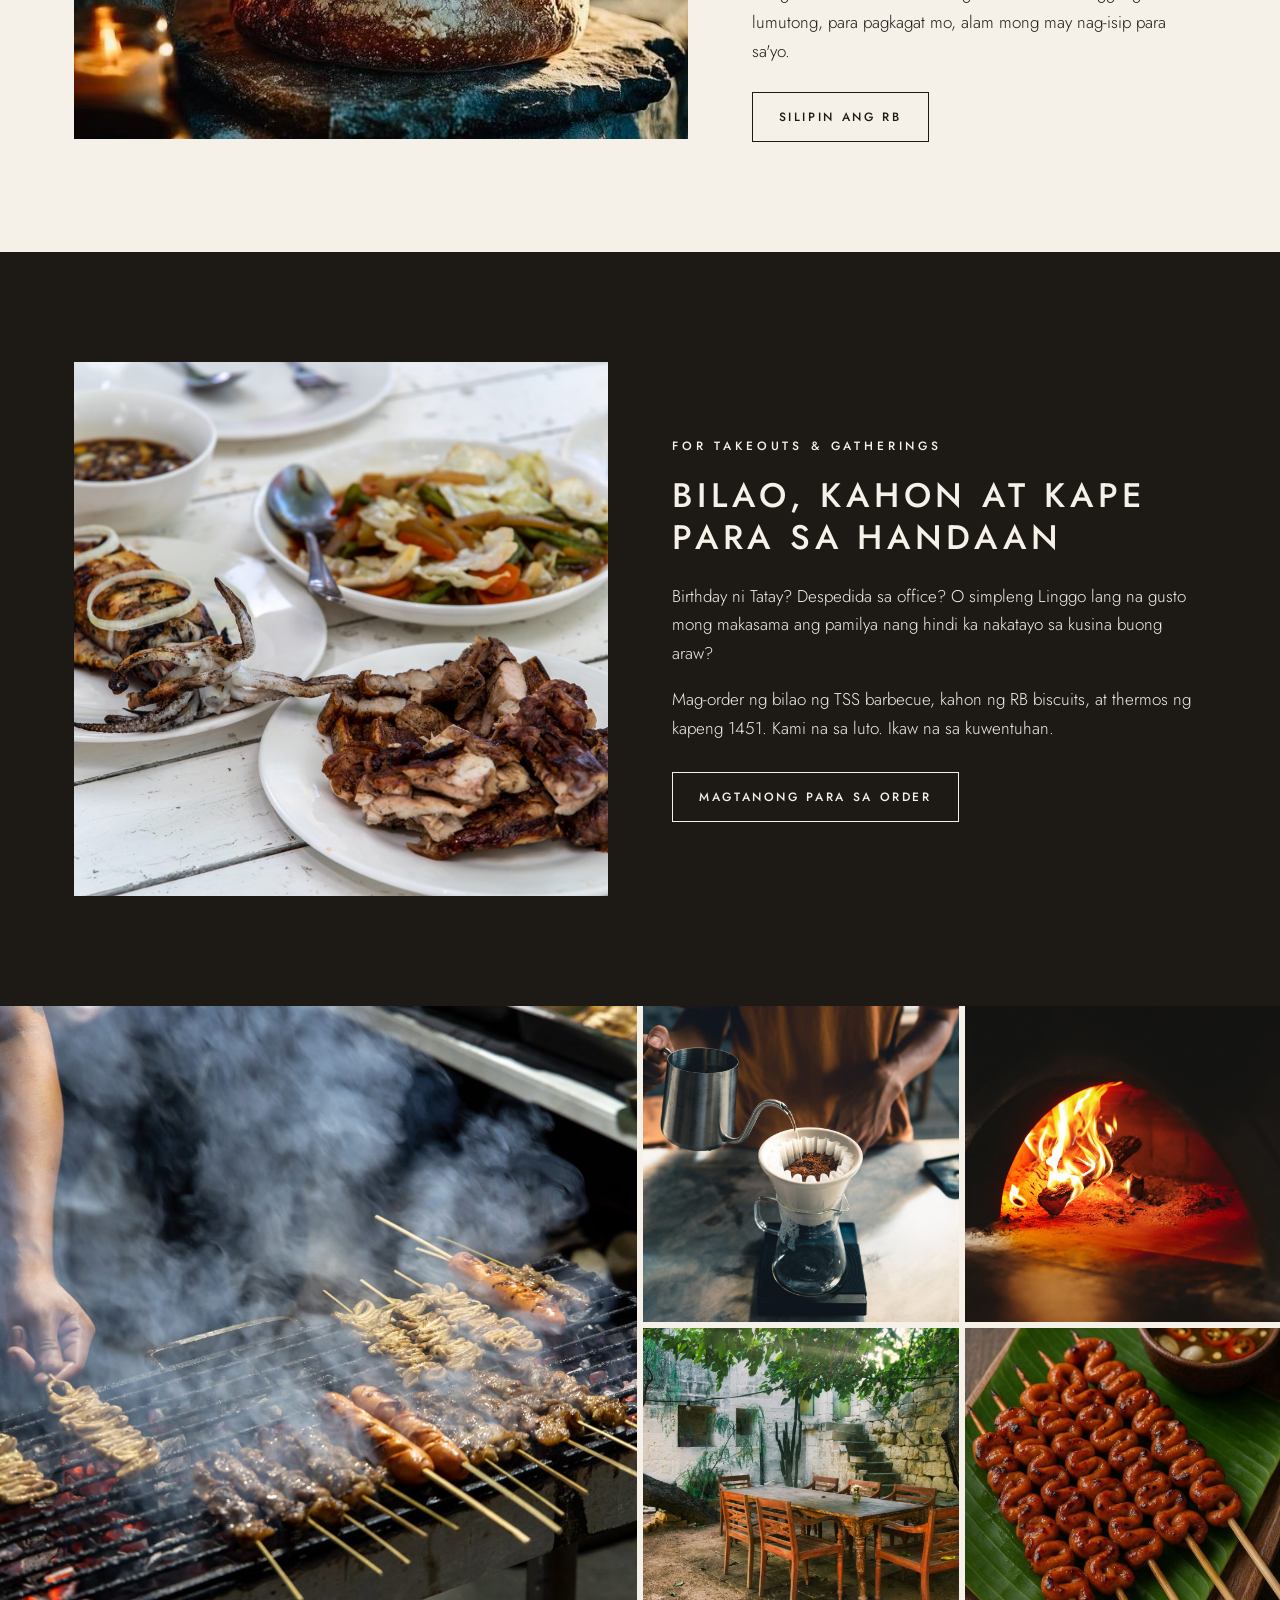
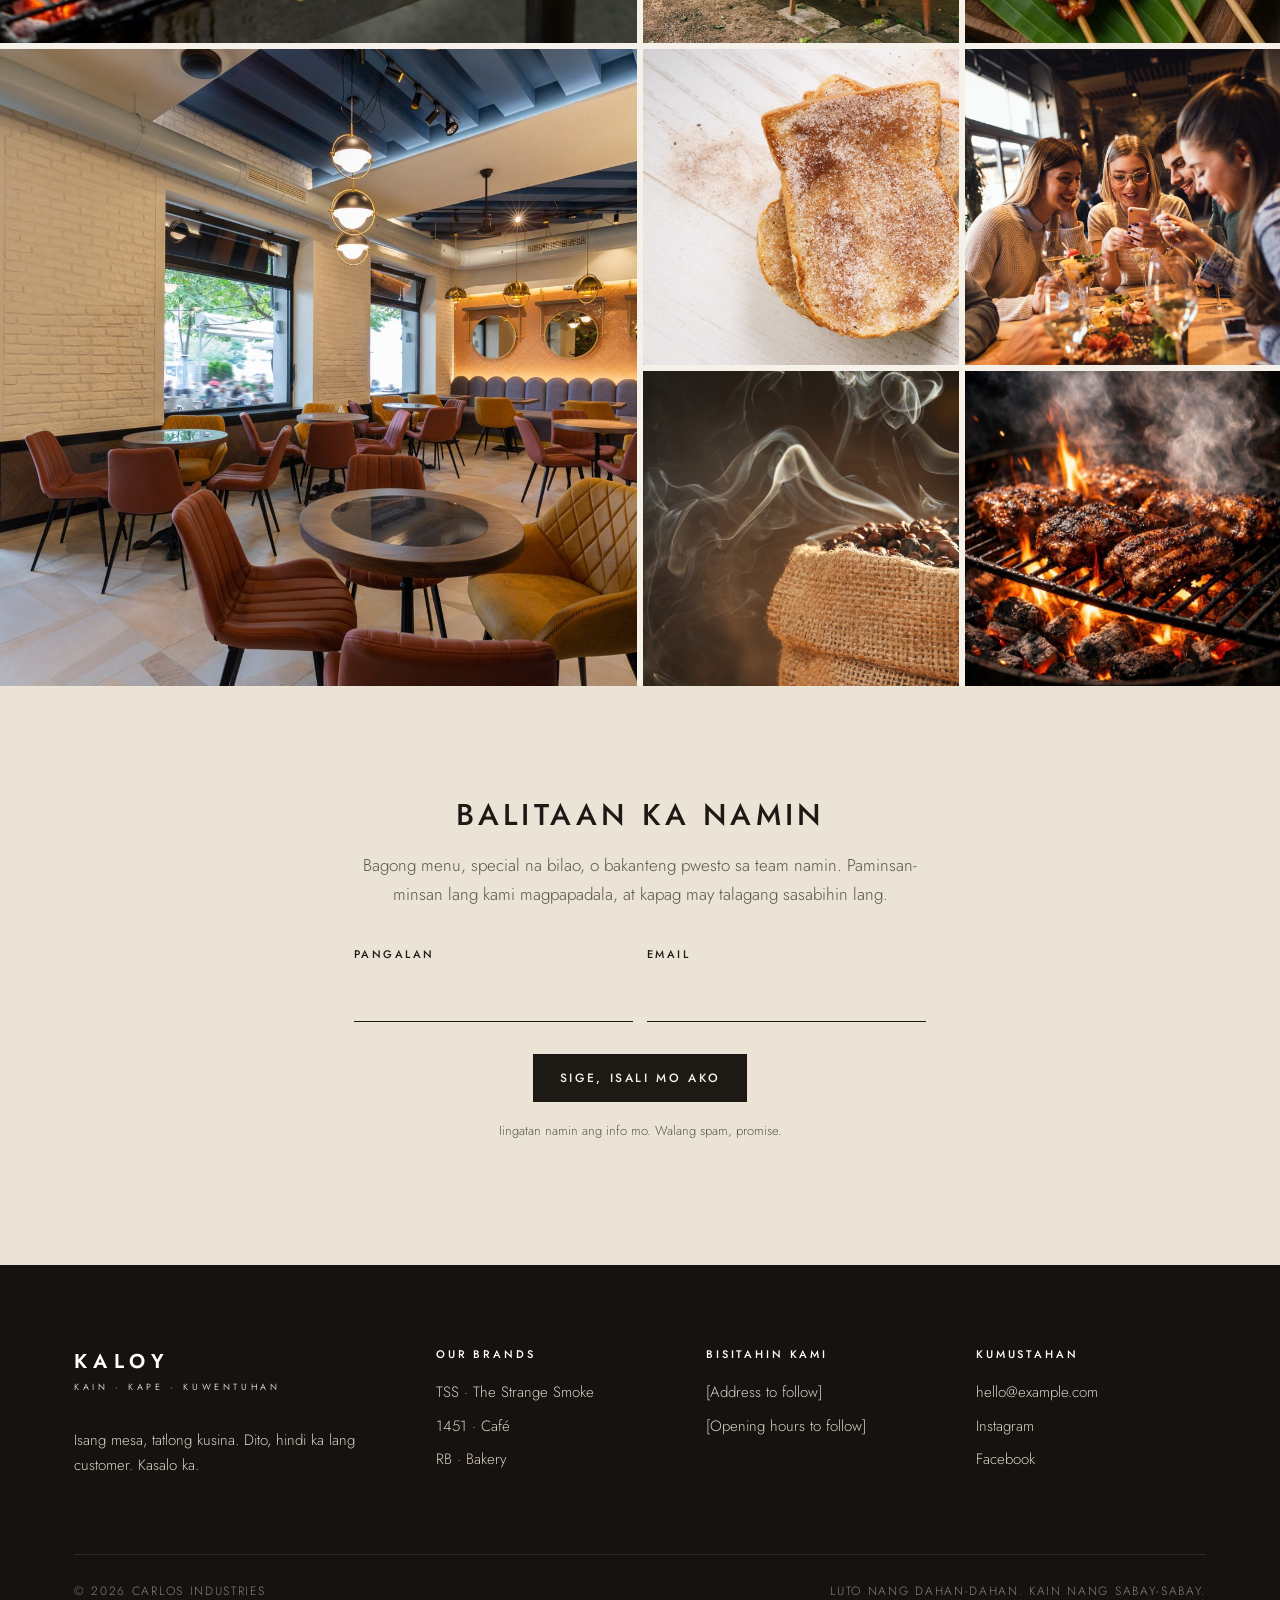
==== commit b4477793: "Fill remaining placeholders with Adobe Stock photos Co-Authored-By: Claude Opus 5.5 (1M context) <no" ====
--- a/index.html
+++ b/index.html
@@ -35,7 +35,7 @@
 </div>
 
 <section class="hero" style="padding:0">
-  <div class="ph warm" data-label="Placeholder · Hero photo: mahabang mesa, ihawan, kape at bilao" role="img" aria-label="Placeholder · Hero photo: mahabang mesa, ihawan, kape at bilao"></div>
+  <div class="ph warm photo" role="img" aria-label="Boodle fight sa mahabang mesa" style="background-image:url('/assets/img/home-hero.jpg')"></div>
   <div class="hero-shade"></div>
   <div class="hero-content">
     <p class="eyebrow">Ihaw · Kape · Tinapay</p>
@@ -61,7 +61,7 @@
     <p class="section-kicker reveal">Tatlong pinto, iisang bahay.</p>
 
     <article class="brand-row reveal">
-      <div class="brand-media"><div class="ph tss" data-label="Placeholder · TSS: pork BBQ sa uling, usok sa gabi" role="img" aria-label="Placeholder · TSS: pork BBQ sa uling, usok sa gabi"></div></div>
+      <div class="brand-media"><div class="ph tss photo" role="img" aria-label="Ihawan ng TSS" style="background-image:url('/assets/img/tss-hero.jpg')"></div></div>
       <div>
         <img class="brand-logo-inline" src="/assets/tss-logo.png" alt="The Strange Smoke logo" width="480" height="383">
         <h3>The Strange Smoke</h3>
@@ -72,7 +72,7 @@
     </article>
 
     <article class="brand-row flip reveal">
-      <div class="brand-media"><div class="ph cafe" data-label="Placeholder · 1451: kapeng barako sa tasa, umaga" role="img" aria-label="Placeholder · 1451: kapeng barako sa tasa, umaga"></div></div>
+      <div class="brand-media"><div class="ph cafe photo" role="img" aria-label="Kape ng 1451" style="background-image:url('/assets/img/1451-hero.jpg')"></div></div>
       <div>
         <img class="brand-logo-inline" src="/assets/1451-logo.png" alt="1451 logo" width="480" height="480">
         <h3>1451 Café</h3>
@@ -83,7 +83,7 @@
     </article>
 
     <article class="brand-row reveal">
-      <div class="brand-media"><div class="ph rv" data-label="Placeholder · RB: mamon tostado at biskotso sa lata" role="img" aria-label="Placeholder · RB: mamon tostado at biskotso sa lata"></div></div>
+      <div class="brand-media"><div class="ph rv photo" role="img" aria-label="Tinapay ng RB" style="background-image:url('/assets/img/rb-hero.jpg')"></div></div>
       <div>
         <img class="brand-logo-inline" src="/assets/rb-logo.png" alt="RB logo" width="411" height="389">
         <h3>RB Bakery</h3>
@@ -97,7 +97,7 @@
 
 <section class="band" id="bilao">
   <div class="wrap band-grid">
-    <div class="reveal"><div class="ph tss" data-label="Placeholder · Bilao ng BBQ at lata ng biskwit para sa handaan" role="img" aria-label="Placeholder · Bilao ng BBQ at lata ng biskwit para sa handaan"></div></div>
+    <div class="reveal"><div class="ph tss photo" role="img" aria-label="Handaang Pinoy sa mesa" style="background-image:url('/assets/img/home-handaan.jpg')"></div></div>
     <div class="reveal">
       <p class="eyebrow">For Takeouts &amp; Gatherings</p>
       <h2 style="font-size:clamp(24px,3vw,34px);margin-bottom:22px">Bilao, Kahon at Kape para sa Handaan</h2>
@@ -110,16 +110,16 @@
 
 <section class="gallery" aria-label="Gallery">
   <div class="gallery-grid">
-    <div class="ph tss" data-label="Placeholder · Ihawan" role="img" aria-label="Placeholder · Ihawan"></div>
-    <div class="ph cafe" data-label="Placeholder · Pour-over" role="img" aria-label="Placeholder · Pour-over"></div>
-    <div class="ph rv" data-label="Placeholder · Oven" role="img" aria-label="Placeholder · Oven"></div>
-    <div class="ph warm" data-label="Placeholder · Mesa" role="img" aria-label="Placeholder · Mesa"></div>
-    <div class="ph tss" data-label="Placeholder · Isaw" role="img" aria-label="Placeholder · Isaw"></div>
-    <div class="ph cafe" data-label="Placeholder · Café interior" role="img" aria-label="Placeholder · Café interior"></div>
-    <div class="ph rv" data-label="Placeholder · Mamon tostado" role="img" aria-label="Placeholder · Mamon tostado"></div>
-    <div class="ph warm" data-label="Placeholder · Salu-salo" role="img" aria-label="Placeholder · Salu-salo"></div>
-    <div class="ph cafe" data-label="Placeholder · Barako beans" role="img" aria-label="Placeholder · Barako beans"></div>
-    <div class="ph tss" data-label="Placeholder · Liempo" role="img" aria-label="Placeholder · Liempo"></div>
+    <div class="ph tss photo" role="img" aria-label="BBQ sa ihawan" style="background-image:url('/assets/img/gallery-ihawan.jpg')"></div>
+    <div class="ph cafe photo" role="img" aria-label="Pour-over na kape" style="background-image:url('/assets/img/gallery-pourover.jpg')"></div>
+    <div class="ph rv photo" role="img" aria-label="Apoy sa pugon" style="background-image:url('/assets/img/gallery-oven.jpg')"></div>
+    <div class="ph warm photo" role="img" aria-label="Mesang kahoy sa hardin" style="background-image:url('/assets/img/gallery-mesa.jpg')"></div>
+    <div class="ph tss photo" role="img" aria-label="Isaw" style="background-image:url('/assets/img/tss-isaw.jpg')"></div>
+    <div class="ph cafe photo" role="img" aria-label="Loob ng café" style="background-image:url('/assets/img/gallery-cafe.jpg')"></div>
+    <div class="ph rv photo" role="img" aria-label="Mamon tostado" style="background-image:url('/assets/img/rb-mamon-tostado.jpg')"></div>
+    <div class="ph warm photo" role="img" aria-label="Magkakaibigang nagsasalo" style="background-image:url('/assets/img/gallery-salusalo.jpg')"></div>
+    <div class="ph cafe photo" role="img" aria-label="Butil ng barako sa sako" style="background-image:url('/assets/img/gallery-barako-beans.jpg')"></div>
+    <div class="ph tss photo" role="img" aria-label="Liempo" style="background-image:url('/assets/img/tss-liempo.jpg')"></div>
   </div>
 </section>
 
--- a/assets/styles.css
+++ b/assets/styles.css
@@ -214,7 +214,8 @@
 @media (max-width: 900px) { .story { grid-template-columns: 1fr; gap: 36px; } }
 
 .menu-list { display: grid; grid-template-columns: repeat(3, 1fr); gap: 40px 36px; }
-.menu-item .ph { aspect-ratio: 1 / 1; margin-bottom: 18px; }
+.menu-item .ph, .menu-photo { aspect-ratio: 1 / 1; margin-bottom: 18px; }
+.menu-photo { width: 100%; height: auto; object-fit: cover; }
 .menu-item h3 { font-size: 15px; letter-spacing: .2em; margin-bottom: 6px; }
 .menu-item p { margin: 0; color: var(--ink-soft); font-size: 16px; }
 @media (max-width: 900px) { .menu-list { grid-template-columns: 1fr 1fr; } }
@@ -253,8 +254,24 @@
 
 /* Brand logos (RB's has a black letter, so it sits on a cream disc over dark photos) */
 .brand-logo {
-  display: block; width: 190px; height: 190px; object-fit: contain;
-  margin: 0 auto 24px; padding: 14px; border-radius: 50%;
-  background: var(--paper); box-shadow: 0 8px 30px rgba(0,0,0,.25);
+  display: block; width: 210px; height: auto; max-height: 200px; object-fit: contain;
+  margin: 0 auto 22px; opacity: .92;
+  filter: drop-shadow(0 2px 10px rgba(0,0,0,.55));
 }
 .brand-logo-inline { width: 96px; height: auto; margin-bottom: 14px; }
+
+/* Real hero photo in place of the .ph placeholder */
+.hero-img { position: absolute; inset: 0; width: 100%; height: 100%; object-fit: cover; object-position: center 35%; }
+.hero-img + .hero-shade { background: linear-gradient(rgba(15,12,10,.35), rgba(15,12,10,.55)); }
+
+/* Full-colour badge logo tucked into the hero's lower-left corner (1451) */
+.brand-logo-corner {
+  position: absolute; left: 32px; bottom: 32px; z-index: 2;
+  width: 150px; height: 150px; border-radius: 50%;
+  box-shadow: 0 10px 30px rgba(0,0,0,.45);
+}
+@media (max-width: 700px) { .brand-logo-corner { width: 96px; height: 96px; left: 16px; bottom: 20px; } }
+
+/* Stock photo filling a .ph slot */
+.ph.photo { background-size: cover; background-position: center; background-repeat: no-repeat; }
+.ph.photo::before, .ph.photo::after { display: none; }
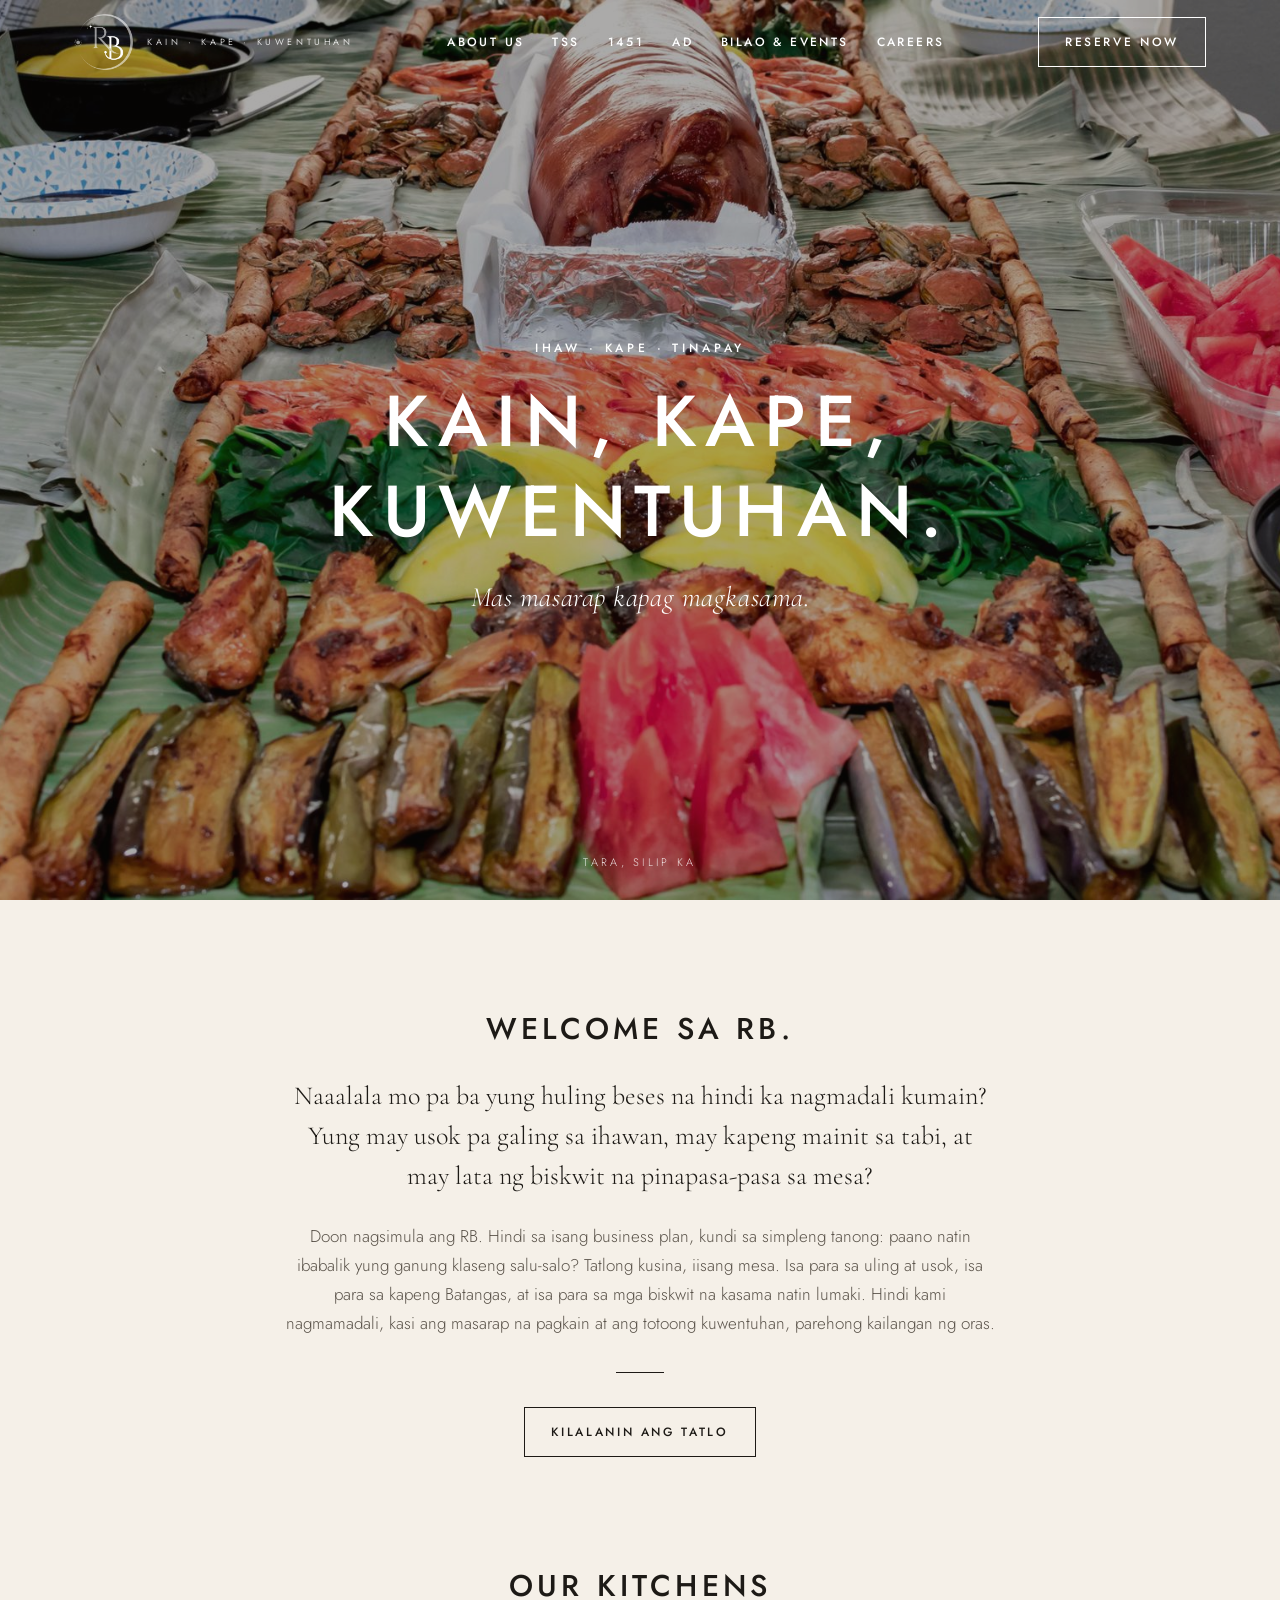
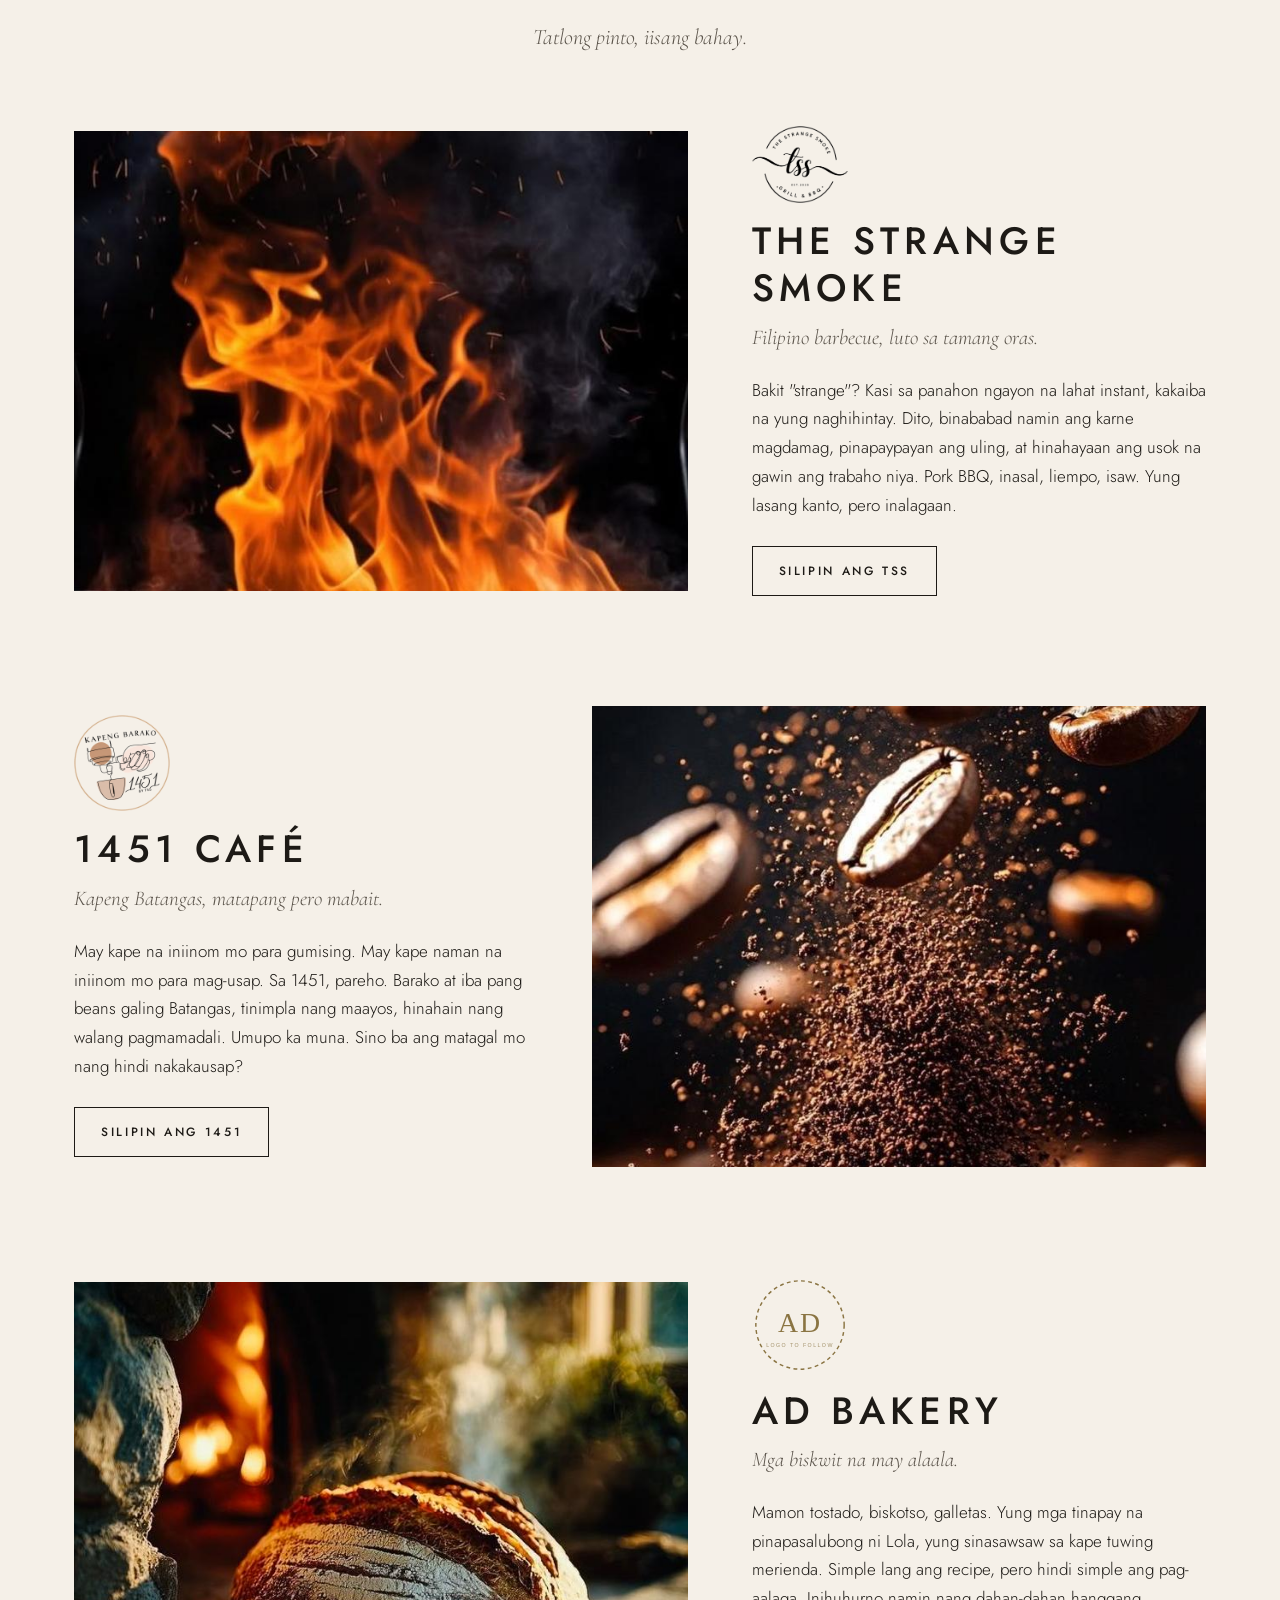
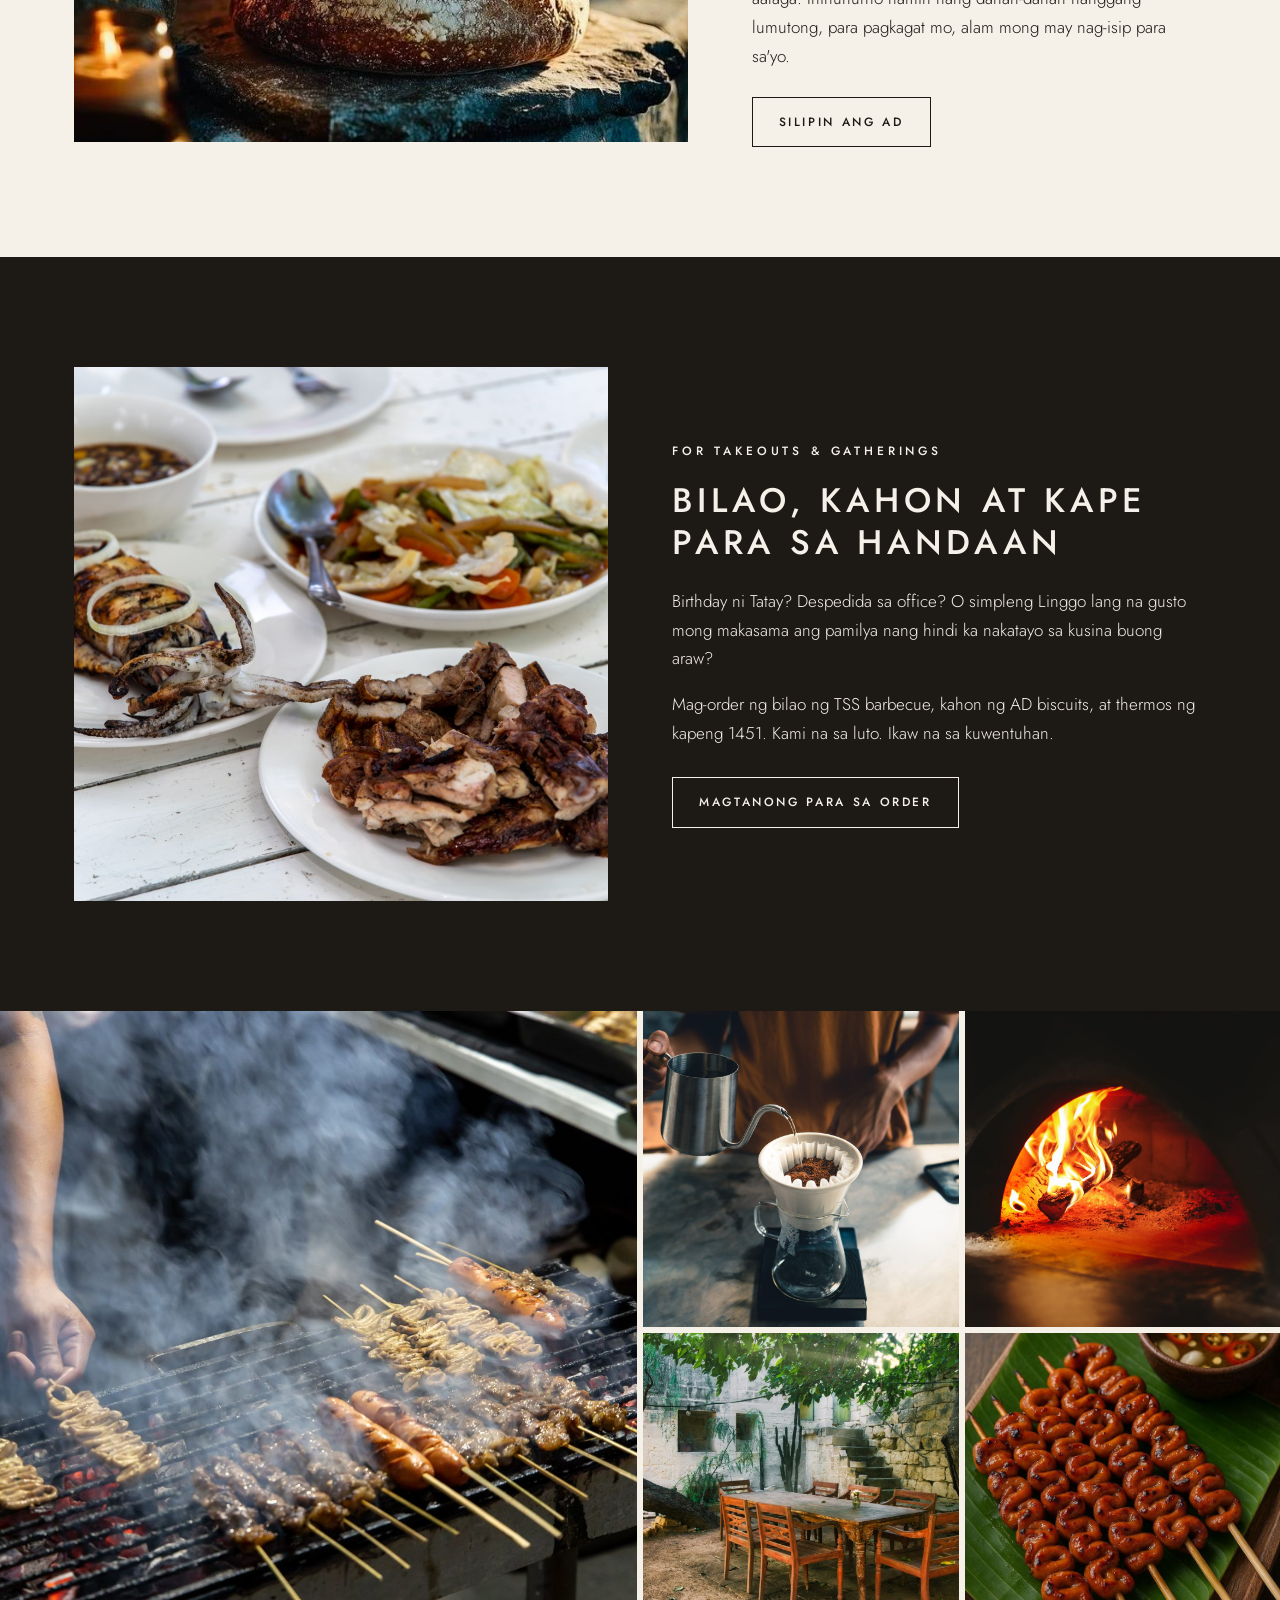
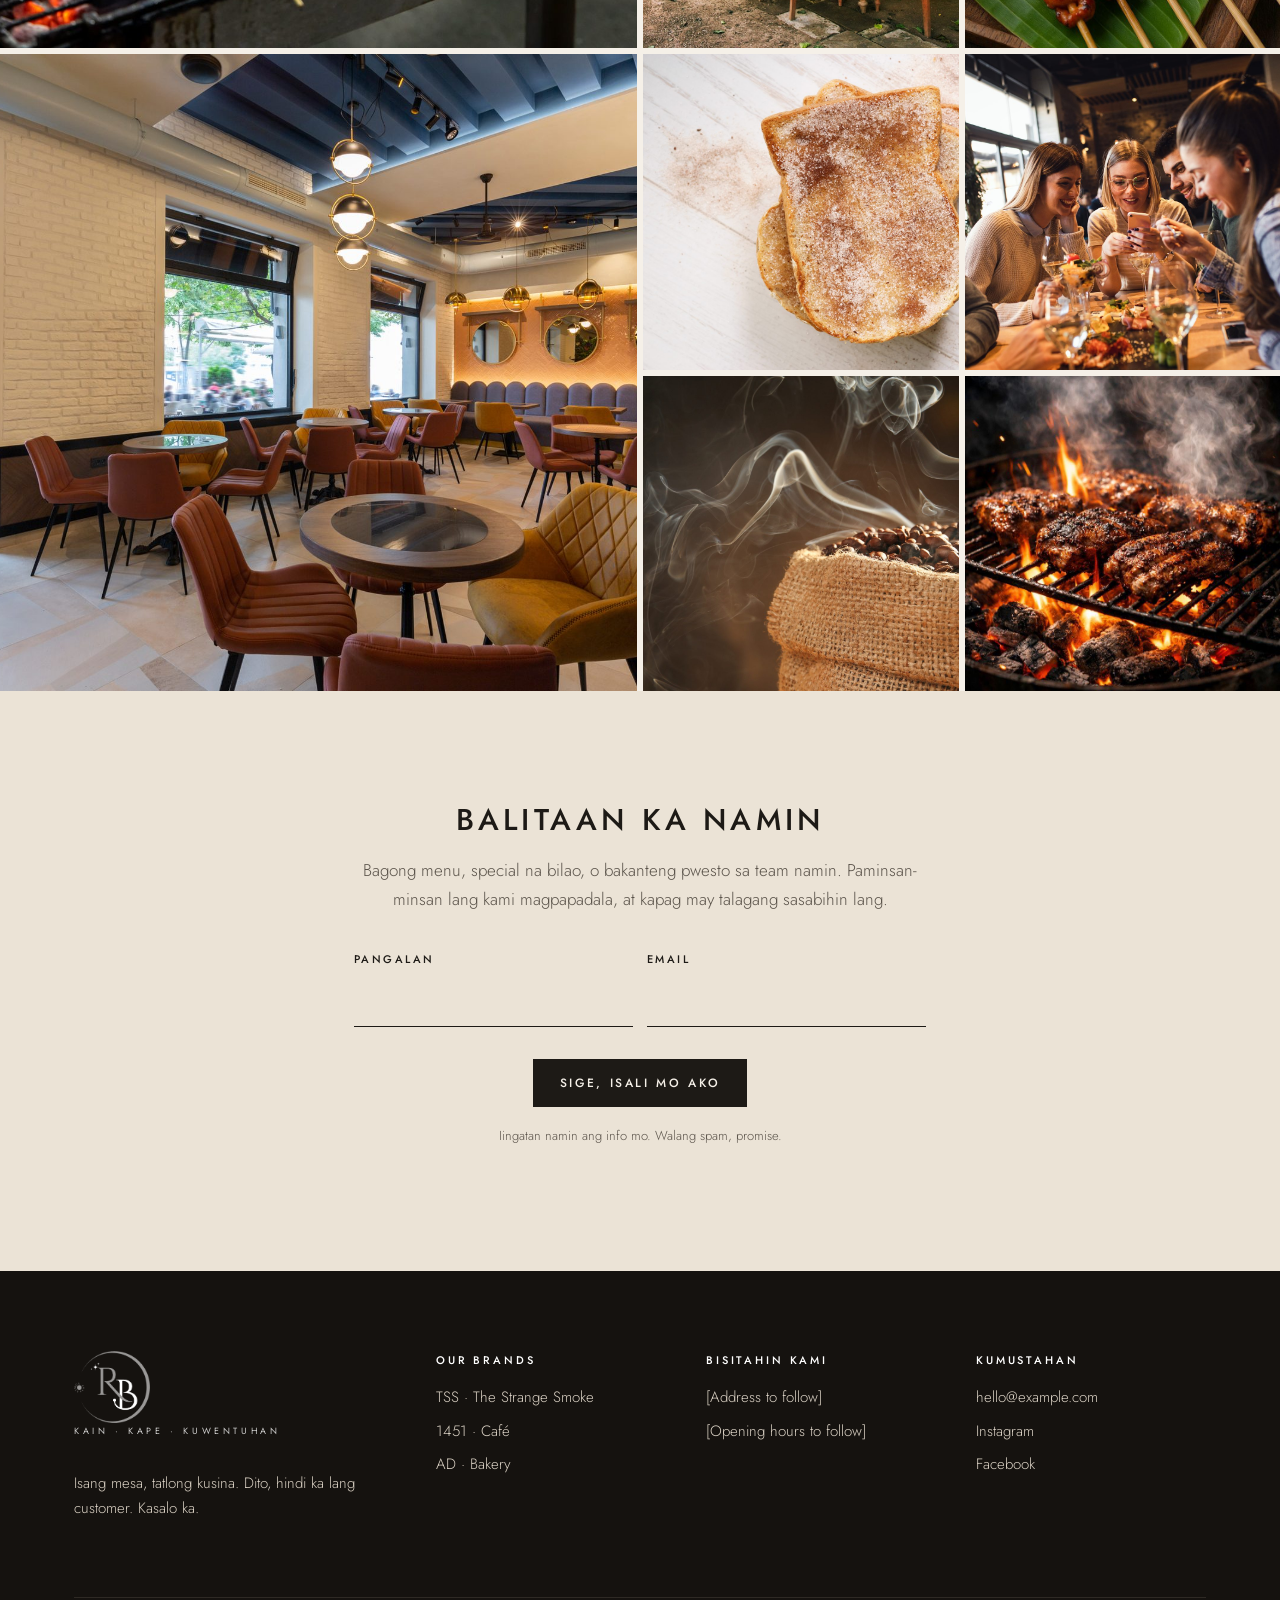
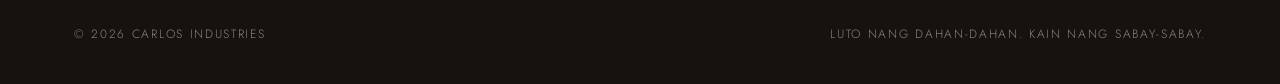
==== commit 869aa845: "Rebrand: Kaloy becomes RB, bakery RB becomes AD Site name now uses the RB logo in header and footer." ====
--- a/index.html
+++ b/index.html
@@ -3,19 +3,19 @@
 <head>
 <meta charset="utf-8">
 <meta name="viewport" content="width=device-width, initial-scale=1">
-<title>Kaloy · Kain, Kape, Kuwentuhan</title>
-<meta name="description" content="Kaloy: The Strange Smoke (Filipino barbecue), 1451 (Batangas coffee) at RB (Filipino biscuits at mamon). Isang mesa, tatlong kusina.">
+<title>RB · Kain, Kape, Kuwentuhan</title>
+<meta name="description" content="RB: The Strange Smoke (Filipino barbecue), 1451 (Batangas coffee) at AD (Filipino biscuits at mamon). Isang mesa, tatlong kusina.">
 <link rel="stylesheet" href="/assets/styles.css">
 </head>
 <body>
 <header class="site-header">
   <div class="wrap header-inner">
-    <a class="logo" href="/">Kaloy<small>Kain · Kape · Kuwentuhan</small></a>
+    <a class="logo" href="/" aria-label="RB home"><img class="logo-img logo-white" src="/assets/rb-logo-white.png" alt="RB" width="411" height="389"><img class="logo-img logo-color" src="/assets/rb-logo.png" alt="" width="411" height="389"><small>Kain · Kape · Kuwentuhan</small></a>
     <nav class="nav" aria-label="Main">
       <a href="/#about">About Us</a>
       <a href="/tss">TSS</a>
       <a href="/1451">1451</a>
-      <a href="/rb">RB</a>
+      <a href="/ad">AD</a>
       <a href="/#bilao">Bilao &amp; Events</a>
       <a href="/#updates">Careers</a>
     </nav>
@@ -29,7 +29,7 @@
   <a href="/#about">About Us</a>
   <a href="/tss">TSS · The Strange Smoke</a>
   <a href="/1451">1451 · Café</a>
-  <a href="/rb">RB · Bakery</a>
+  <a href="/ad">AD · Bakery</a>
   <a href="/#bilao">Bilao &amp; Events</a>
   <a class="btn" href="/#visit">Reserve Now</a>
 </div>
@@ -47,9 +47,9 @@
 
 <section class="intro" id="about">
   <div class="wrap reveal">
-    <h2>Welcome sa Kaloy.</h2>
+    <h2>Welcome sa RB.</h2>
     <p class="lead">Naaalala mo pa ba yung huling beses na hindi ka nagmadali kumain? Yung may usok pa galing sa ihawan, may kapeng mainit sa tabi, at may lata ng biskwit na pinapasa-pasa sa mesa?</p>
-    <p class="muted">Doon nagsimula ang Kaloy. Hindi sa isang business plan, kundi sa simpleng tanong: paano natin ibabalik yung ganung klaseng salu-salo? Tatlong kusina, iisang mesa. Isa para sa uling at usok, isa para sa kapeng Batangas, at isa para sa mga biskwit na kasama natin lumaki. Hindi kami nagmamadali, kasi ang masarap na pagkain at ang totoong kuwentuhan, parehong kailangan ng oras.</p>
+    <p class="muted">Doon nagsimula ang RB. Hindi sa isang business plan, kundi sa simpleng tanong: paano natin ibabalik yung ganung klaseng salu-salo? Tatlong kusina, iisang mesa. Isa para sa uling at usok, isa para sa kapeng Batangas, at isa para sa mga biskwit na kasama natin lumaki. Hindi kami nagmamadali, kasi ang masarap na pagkain at ang totoong kuwentuhan, parehong kailangan ng oras.</p>
     <hr class="rule">
     <a class="btn" href="#brands">Kilalanin ang tatlo</a>
   </div>
@@ -83,13 +83,13 @@
     </article>
 
     <article class="brand-row reveal">
-      <div class="brand-media"><div class="ph rv photo" role="img" aria-label="Tinapay ng RB" style="background-image:url('/assets/img/rb-hero.jpg')"></div></div>
+      <div class="brand-media"><div class="ph rv photo" role="img" aria-label="Tinapay ng AD" style="background-image:url('/assets/img/rb-hero.jpg')"></div></div>
       <div>
-        <img class="brand-logo-inline" src="/assets/rb-logo.png" alt="RB logo" width="411" height="389">
-        <h3>RB Bakery</h3>
+        <img class="brand-logo-inline" src="/assets/ad-logo.svg" alt="AD logo (placeholder)" width="200" height="200">
+        <h3>AD Bakery</h3>
         <p class="tag">Mga biskwit na may alaala.</p>
         <p>Mamon tostado, biskotso, galletas. Yung mga tinapay na pinapasalubong ni Lola, yung sinasawsaw sa kape tuwing merienda. Simple lang ang recipe, pero hindi simple ang pag-aalaga. Inihuhurno namin nang dahan-dahan hanggang lumutong, para pagkagat mo, alam mong may nag-isip para sa'yo.</p>
-        <a class="btn" href="/rb">Silipin ang RB</a>
+        <a class="btn" href="/ad">Silipin ang AD</a>
       </div>
     </article>
   </div>
@@ -102,7 +102,7 @@
       <p class="eyebrow">For Takeouts &amp; Gatherings</p>
       <h2 style="font-size:clamp(24px,3vw,34px);margin-bottom:22px">Bilao, Kahon at Kape para sa Handaan</h2>
       <p>Birthday ni Tatay? Despedida sa office? O simpleng Linggo lang na gusto mong makasama ang pamilya nang hindi ka nakatayo sa kusina buong araw?</p>
-      <p>Mag-order ng bilao ng TSS barbecue, kahon ng RB biscuits, at thermos ng kapeng 1451. Kami na sa luto. Ikaw na sa kuwentuhan.</p>
+      <p>Mag-order ng bilao ng TSS barbecue, kahon ng AD biscuits, at thermos ng kapeng 1451. Kami na sa luto. Ikaw na sa kuwentuhan.</p>
       <a class="btn" href="#visit" style="margin-top:12px">Magtanong para sa Order</a>
     </div>
   </div>
@@ -140,7 +140,7 @@
   <div class="wrap">
     <div class="footer-grid">
       <div>
-        <a class="logo" href="/">Kaloy<small>Kain · Kape · Kuwentuhan</small></a>
+        <a class="logo" href="/" aria-label="RB home"><img class="logo-img logo-white" src="/assets/rb-logo-white.png" alt="RB" width="411" height="389"><img class="logo-img logo-color" src="/assets/rb-logo.png" alt="" width="411" height="389"><small>Kain · Kape · Kuwentuhan</small></a>
         <p>Isang mesa, tatlong kusina. Dito, hindi ka lang customer. Kasalo ka.</p>
       </div>
       <div>
@@ -148,7 +148,7 @@
         <ul>
           <li><a href="/tss">TSS · The Strange Smoke</a></li>
           <li><a href="/1451">1451 · Café</a></li>
-          <li><a href="/rb">RB · Bakery</a></li>
+          <li><a href="/ad">AD · Bakery</a></li>
         </ul>
       </div>
       <div>
--- a/assets/styles.css
+++ b/assets/styles.css
@@ -1,4 +1,4 @@
-/* Kaloy — layout and tone modelled on 11co.one: quiet header, full-bleed
+/* RB — layout and tone modelled on 11co.one: quiet header, full-bleed
    imagery, wide-tracked uppercase headings, generous white space. */
 @import url("https://fonts.googleapis.com/css2?family=Jost:wght@300;400;500;600&family=Cormorant+Garamond:ital,wght@0,400;0,500;1,400&display=swap");
 
@@ -275,3 +275,13 @@
 /* Stock photo filling a .ph slot */
 .ph.photo { background-size: cover; background-position: center; background-repeat: no-repeat; }
 .ph.photo::before, .ph.photo::after { display: none; }
+
+/* RB logo in header/footer: white over the hero, colour once the header turns solid */
+.logo { display: flex; align-items: center; gap: 14px; }
+.logo-img { height: 56px; width: auto; }
+.logo small { display: block; }
+.logo-color { display: none; }
+.site-header.solid .logo-white, .site-header.always-solid .logo-white { display: none; }
+.site-header.solid .logo-color, .site-header.always-solid .logo-color { display: block; }
+.site-footer .logo-img { height: 72px; }
+@media (max-width: 700px) { .logo small { display: none; } .logo-img { height: 46px; } }
